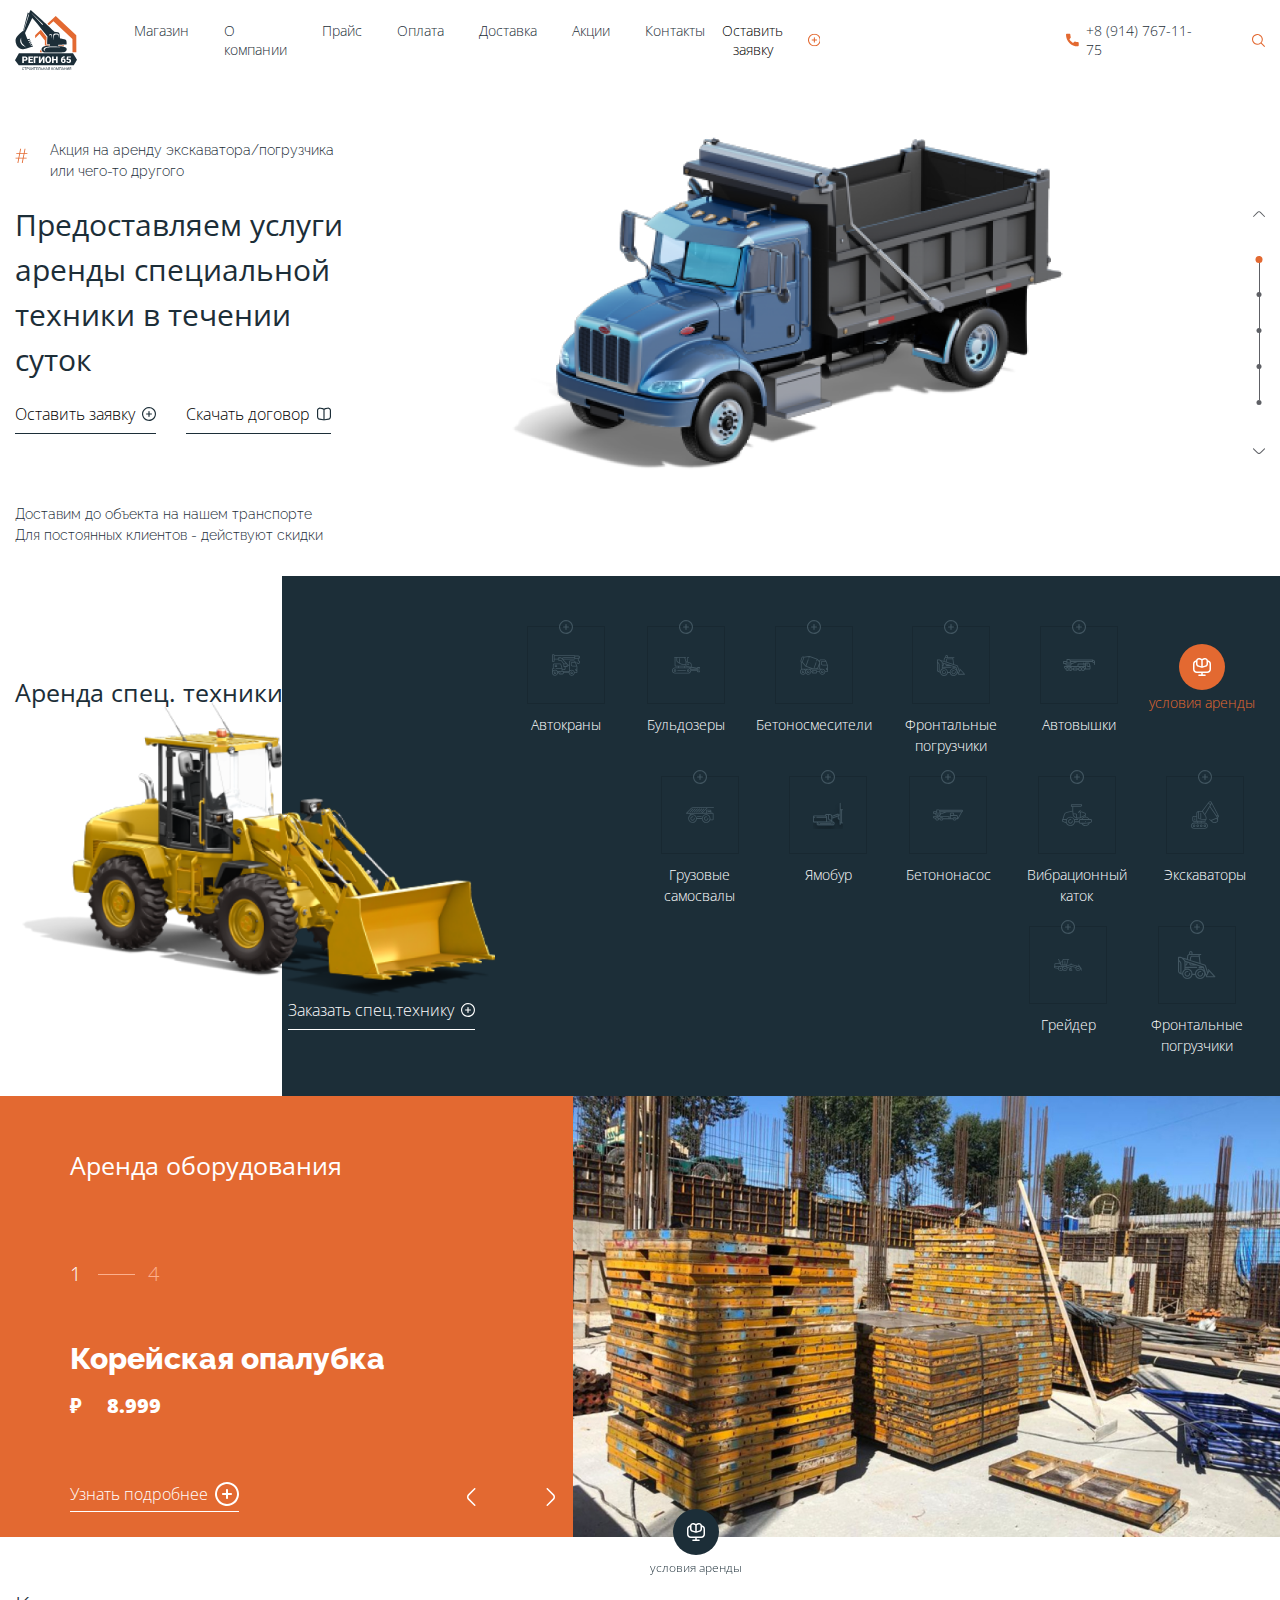
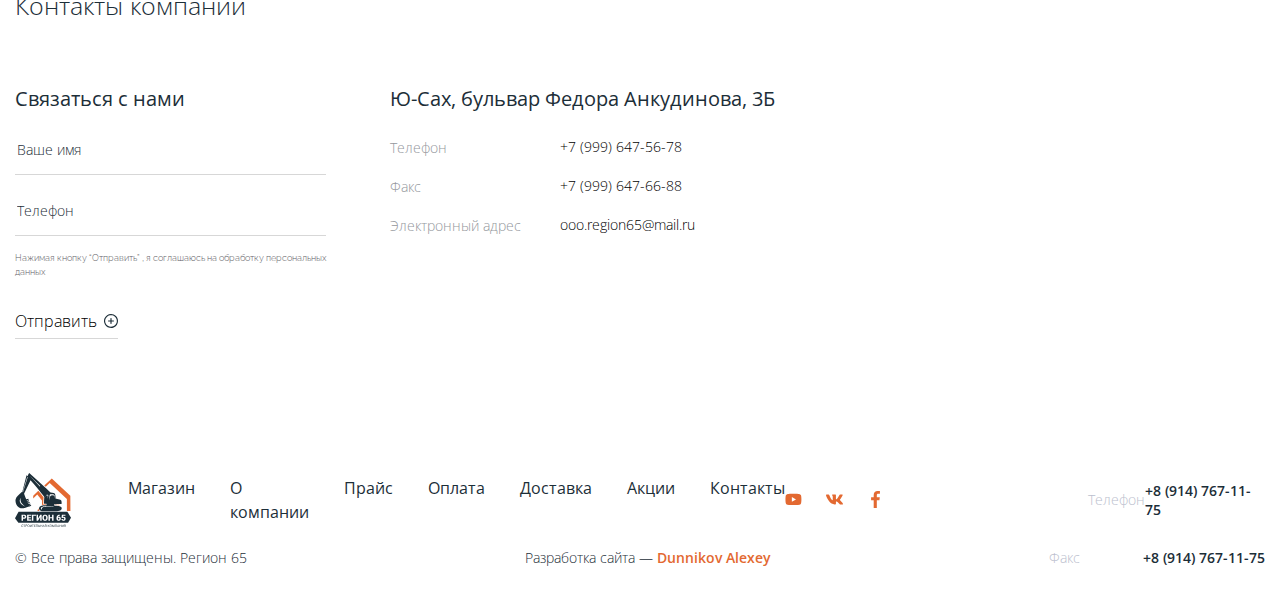
==== index.html @ 080332e2 "Add files via upload" ====
<!DOCTYPE html>
<html lang="ru">
  <head>
    <meta charset="UTF-8" />
    <meta name="viewport" content="width=device-width, initial-scale=1.0" />
    <title>Регион 65 - главная</title>
    <link rel="preconnect" href="https://fonts.googleapis.com" />
    <link rel="preconnect" href="https://fonts.gstatic.com" crossorigin />
    <link rel="preconnect" href="https://fonts.googleapis.com" />
    <link rel="preconnect" href="https://fonts.gstatic.com" crossorigin />
    <link
      href="https://fonts.googleapis.com/css2?family=Open+Sans:wght@300;400&family=Raleway:wght@300;400&display=swap"
      rel="stylesheet"
    />
    <link rel="stylesheet" href="css/style.min.css" />
  </head>

  <body>
    <div class="wrapper">
      <div class="rent-popup">
        <div class="rent-popup__inner">
          <ul class="rent-popup__list">
            <li class="rent-popup__item">
              Краткосрочная на срок – не менее 7 машино-часов (7+1)
            </li>
            <li class="rent-popup__item">
              Срок аренды тяжёлой техники, не менее двух недель.
            </li>
            <li class="rent-popup__item">Долгосрочная – не меньше 1 недели.</li>
            <li class="rent-popup__item">
              Спецтехника предоставляется с механизатором.
            </li>
            <li class="rent-popup__item">
              Предоплата краткосрочной аренды в полном объёме.
            </li>
            <li class="rent-popup__item">
              Предоплата краткосрочной аренды в полном объёме
            </li>
            <li class="rent-popup__item">
              Затраты на обслуживание несет арендодатель.
            </li>
            <li class="rent-popup__item">
              Готовы рассмотреть возможность возмещения расходов заказчика на
              обеспечение топливом согласно расчетным показателям потребления
              топлива в час
            </li>
            <li class="rent-popup__item">
              Спецтехника сдаётся в аренду, как с топливом, так и без него.
            </li>
          </ul>
          <div class="rent-popup__bottom">
            <button class="rent-popup__button">
              <span class="rent-popup__button-text"> Скачать договор </span>
              <svg
                class="rent-popup__button-img"
                width="14"
                height="14"
                viewBox="0 0 14 14"
                fill="none"
                xmlns="http://www.w3.org/2000/svg"
              >
                <g clip-path="url(#clip0)">
                  <path
                    d="M12.95 1.26175C12.6221 0.987541 12.2378 0.788893 11.8244 0.679912C11.4111 0.57093 10.9788 0.554288 10.5583 0.631166L8.32883 1.036C7.8141 1.13052 7.34609 1.39535 7 1.78792C6.65301 1.39467 6.18366 1.12979 5.66767 1.036L3.44167 0.631166C3.02118 0.55422 2.58891 0.570645 2.17547 0.679277C1.76203 0.787908 1.37752 0.986091 1.04916 1.2598C0.720806 1.5335 0.456625 1.87604 0.275323 2.26316C0.0940206 2.65028 2.84739e-05 3.07253 0 3.5L0 9.79592C3.35159e-05 10.4789 0.239736 11.1402 0.677328 11.6645C1.11492 12.1889 1.72265 12.5431 2.39458 12.6653L6.06142 13.3321C6.68206 13.4449 7.31794 13.4449 7.93858 13.3321L11.6083 12.6653C12.2797 12.5425 12.8868 12.188 13.3238 11.6637C13.7608 11.1394 14.0001 10.4785 14 9.79592V3.5C14.0003 3.07268 13.9063 2.65055 13.7248 2.26368C13.5433 1.87681 13.2788 1.53471 12.95 1.26175ZM6.41667 12.208C6.36767 12.201 6.31867 12.1928 6.26967 12.1841L2.60342 11.5179C2.2002 11.4446 1.83551 11.232 1.57295 10.9173C1.31039 10.6026 1.1666 10.2058 1.16667 9.79592V3.5C1.16667 3.03587 1.35104 2.59075 1.67923 2.26256C2.00742 1.93437 2.45254 1.75 2.91667 1.75C3.0223 1.75025 3.12771 1.75982 3.23167 1.77858L5.46 2.18692C5.72811 2.23598 5.97058 2.37736 6.14533 2.58652C6.32008 2.79569 6.41608 3.05944 6.41667 3.332V12.208ZM12.8333 9.79592C12.8334 10.2058 12.6896 10.6026 12.427 10.9173C12.1645 11.232 11.7998 11.4446 11.3966 11.5179L7.73033 12.1841C7.68133 12.1928 7.63233 12.201 7.58333 12.208V3.332C7.58329 3.05877 7.67915 2.7942 7.85419 2.5844C8.02923 2.37461 8.27235 2.23291 8.54117 2.184L10.7701 1.77567C11.0225 1.72974 11.2819 1.73988 11.53 1.80536C11.7781 1.87085 12.0087 1.99008 12.2056 2.1546C12.4024 2.31913 12.5607 2.52493 12.6692 2.75743C12.7777 2.98993 12.8337 3.24344 12.8333 3.5V9.79592Z"
                    fill="#fff"
                  />
                </g>
                <defs>
                  <clipPath id="clip0">
                    <rect width="14" height="14" fill="white" />
                  </clipPath>
                </defs>
              </svg>
            </button>
            <p class="rent-popup__bottom-text">
              Звоните по телефону, указанному на сайте, чтобы подробнее узнать
              об условиях проката и скидках на ту технику, которую собираетесь
              арендовать
            </p>
          </div>
          <button class="rent-popup__close-btn">
            <svg
              class="rent-popup__close-img"
              width="18"
              height="18"
              viewBox="0 0 18 18"
              fill="none"
              xmlns="http://www.w3.org/2000/svg"
            >
              <path
                d="M17.4853 16.0711L10.4142 9L17.4853 1.92893C17.6728 1.7414 17.7782 1.48704 17.7782 1.22183C17.7782 0.95661 17.6728 0.702256 17.4853 0.514719V0.514719C17.2977 0.327183 17.0434 0.221826 16.7782 0.221826C16.513 0.221826 16.2586 0.327183 16.0711 0.514719L9 7.58579L1.92893 0.514719C1.7414 0.327183 1.48704 0.221826 1.22183 0.221826C0.956609 0.221826 0.702255 0.327183 0.514719 0.514719V0.514719C0.327182 0.702256 0.221826 0.95661 0.221826 1.22183C0.221826 1.48704 0.327182 1.7414 0.514719 1.92893L7.58579 9L0.514719 16.0711C0.327182 16.2586 0.221825 16.513 0.221825 16.7782C0.221825 17.0434 0.327182 17.2977 0.514719 17.4853C0.702255 17.6728 0.956609 17.7782 1.22182 17.7782C1.48704 17.7782 1.7414 17.6728 1.92893 17.4853L9 10.4142L16.0711 17.4853C16.2586 17.6728 16.513 17.7782 16.7782 17.7782C17.0434 17.7782 17.2977 17.6728 17.4853 17.4853C17.6728 17.2977 17.7782 17.0434 17.7782 16.7782C17.7782 16.513 17.6728 16.2586 17.4853 16.0711Z"
                fill="white"
              />
            </svg>
          </button>
        </div>
      </div>

      <header class="header">
        <div class="container">
          <div class="header__inner">
            <a class="logo" href="index.html">
              <img class="logo__img" src="images/logo.svg" alt="logo" />
            </a>
            <nav class="main-nav">
              <ul class="main-nav__list">
                <li class="main-nav__item">
                  <a href="shop.html" class="main-nav__link">Магазин</a>
                </li>
                <li class="main-nav__item">
                  <a href="about.html" class="main-nav__link">О компании</a>
                </li>
                <li class="main-nav__item">
                  <a href="price.html" class="main-nav__link">Прайс</a>
                </li>
                <li class="main-nav__item">
                  <a href="payment.html" class="main-nav__link">Оплата</a>
                </li>
                <li class="main-nav__item">
                  <a href="delivery.html" class="main-nav__link">Доставка</a>
                </li>
                <li class="main-nav__item">
                  <a href="stock.html" class="main-nav__link">Акции</a>
                </li>
                <li class="main-nav__item">
                  <a href="contacts.html" class="main-nav__link">Контакты</a>
                </li>
              </ul>
            </nav>
            <button class="header__application-btn">
              <span class="header__application-text">Оставить заявку</span>
              <svg
                class="header__application-img"
                width="14"
                height="14"
                viewBox="0 0 14 14"
                fill="none"
                xmlns="http://www.w3.org/2000/svg"
              >
                <g clip-path="url(#clip0)">
                  <path
                    d="M7 0C5.61553 0 4.26216 0.410543 3.11101 1.17971C1.95987 1.94888 1.06266 3.04213 0.532846 4.32122C0.003033 5.6003 -0.13559 7.00777 0.134506 8.36563C0.404603 9.7235 1.07129 10.9708 2.05026 11.9497C3.02922 12.9287 4.2765 13.5954 5.63437 13.8655C6.99224 14.1356 8.3997 13.997 9.67879 13.4672C10.9579 12.9373 12.0511 12.0401 12.8203 10.889C13.5895 9.73785 14 8.38447 14 7C13.998 5.1441 13.2599 3.36479 11.9475 2.05247C10.6352 0.74015 8.8559 0.0020073 7 0V0ZM7 12.8333C5.84628 12.8333 4.71846 12.4912 3.75918 11.8502C2.79989 11.2093 2.05222 10.2982 1.61071 9.23232C1.16919 8.16642 1.05368 6.99353 1.27876 5.86197C1.50384 4.73042 2.05941 3.69102 2.87521 2.87521C3.69102 2.0594 4.73042 1.50383 5.86198 1.27875C6.99353 1.05367 8.16642 1.16919 9.23232 1.6107C10.2982 2.05221 11.2093 2.79989 11.8502 3.75917C12.4912 4.71846 12.8333 5.84628 12.8333 7C12.8316 8.54658 12.2165 10.0293 11.1229 11.1229C10.0293 12.2165 8.54658 12.8316 7 12.8333ZM9.91667 7C9.91667 7.15471 9.85521 7.30308 9.74582 7.41248C9.63642 7.52188 9.48805 7.58333 9.33334 7.58333H7.58334V9.33333C7.58334 9.48804 7.52188 9.63642 7.41248 9.74581C7.30309 9.85521 7.15471 9.91667 7 9.91667C6.84529 9.91667 6.69692 9.85521 6.58752 9.74581C6.47813 9.63642 6.41667 9.48804 6.41667 9.33333V7.58333H4.66667C4.51196 7.58333 4.36359 7.52188 4.25419 7.41248C4.14479 7.30308 4.08334 7.15471 4.08334 7C4.08334 6.84529 4.14479 6.69692 4.25419 6.58752C4.36359 6.47813 4.51196 6.41667 4.66667 6.41667H6.41667V4.66667C6.41667 4.51196 6.47813 4.36358 6.58752 4.25419C6.69692 4.14479 6.84529 4.08333 7 4.08333C7.15471 4.08333 7.30309 4.14479 7.41248 4.25419C7.52188 4.36358 7.58334 4.51196 7.58334 4.66667V6.41667H9.33334C9.48805 6.41667 9.63642 6.47813 9.74582 6.58752C9.85521 6.69692 9.91667 6.84529 9.91667 7Z"
                    fill="#E36931"
                  />
                </g>
                <defs>
                  <clipPath id="clip0">
                    <rect width="14" height="14" fill="white" />
                  </clipPath>
                </defs>
              </svg>
            </button>
            <a href="tel:+89147671175" class="header__phone-link">
              <p class="header__phone-number">+8 (914) 767-11-75</p>
              <svg
                class="header__phone-img"
                width="14"
                height="14"
                viewBox="0 0 14 14"
                fill="none"
                xmlns="http://www.w3.org/2000/svg"
              >
                <path
                  d="M12.8766 9.1894C12.0195 9.1894 11.1779 9.05534 10.3804 8.79178C9.98958 8.65849 9.50917 8.78077 9.27066 9.02573L7.6965 10.2141C5.87092 9.23956 4.7464 8.11541 3.78521 6.30354L4.93857 4.77039C5.23822 4.47114 5.3457 4.03401 5.21693 3.62385C4.95224 2.82213 4.81779 1.98093 4.81779 1.12343C4.81782 0.503964 4.31386 0 3.69443 0H1.12339C0.503964 0 0 0.503964 0 1.12339C0 8.22365 5.77638 14 12.8766 14C13.4961 14 14 13.496 14 12.8766V10.3127C14 9.69336 13.496 9.1894 12.8766 9.1894Z"
                  fill="#E36931"
                />
              </svg>
            </a>
            <button class="header__search-btn">
              <img
                class="header__search-img"
                src="images/icons/search.svg"
                alt="search"
              />
            </button>
          </div>
        </div>
      </header>

      <main class="main">
        <article class="top">
          <section class="application">
            <div class="application__wrapper">
              <button class="application__close-button"></button>
              <h6 class="application__title">Оставьте вашу заявку</h6>
              <form class="application__form">
                <input
                  class="application__form-input"
                  type="text"
                  placeholder="Вид техники"
                />
                <input
                  class="application__form-input"
                  type="text"
                  placeholder="Модель техники"
                />
                <div class="application__form-radious">
                  <label class="application__form-label">
                    <input
                      class="application__form-radio"
                      type="radio"
                      name="money"
                    />
                    <span class="application__form-radio__text">Наличные</span>
                  </label>
                  <label class="application__form-label">
                    <input
                      class="application__form-radio"
                      type="radio"
                      name="money"
                    />
                    <span class="application__form-radio__text"
                      >Безналичные</span
                    >
                  </label>
                </div>
                <input
                  class="application__form-input"
                  type="text"
                  placeholder="Контактное лицо"
                />
                <input
                  class="application__form-input"
                  type="text"
                  placeholder="Телефон"
                />
                <input
                  class="application__form-input"
                  type="text"
                  placeholder="Примечание"
                />
                <div class="application__form-bottom">
                  <p class="application__form-bottom__text">
                    Нажимая кнопку “Отправить” , я соглашаюсь на обработку
                    персональных данных
                  </p>
                  <button
                    class="application__form-bottom__button"
                    type="submit"
                  ></button>
                </div>
              </form>
            </div>
          </section>

          <section class="services">
            <div class="container">
              <div class="services__inner">
                <div class="services__content">
                  <p class="services__content-heshtag">
                    Акция на аренду экскаватора/погрузчика или чего-то другого
                  </p>
                  <h2 class="services__content-title">
                    Предоставляем услуги аренды специальной техники в течении
                    суток
                  </h2>
                  <div class="services__content-buttons">
                    <button
                      class="
                        services__content-button services__content-button__leave
                      "
                    >
                      <p class="services__content-button__text">
                        Оставить заявку
                      </p>
                      <svg
                        class="services__content-button__img"
                        width="14"
                        height="14"
                        viewBox="0 0 14 14"
                        fill="none"
                        xmlns="http://www.w3.org/2000/svg"
                      >
                        <g clip-path="url(#clip0)">
                          <path
                            d="M7 0C5.61553 0 4.26216 0.410543 3.11101 1.17971C1.95987 1.94888 1.06266 3.04213 0.532846 4.32122C0.003033 5.6003 -0.13559 7.00777 0.134506 8.36563C0.404603 9.7235 1.07129 10.9708 2.05026 11.9497C3.02922 12.9287 4.2765 13.5954 5.63437 13.8655C6.99224 14.1356 8.3997 13.997 9.67879 13.4672C10.9579 12.9373 12.0511 12.0401 12.8203 10.889C13.5895 9.73785 14 8.38447 14 7C13.998 5.1441 13.2599 3.36479 11.9475 2.05247C10.6352 0.74015 8.8559 0.0020073 7 0V0ZM7 12.8333C5.84628 12.8333 4.71846 12.4912 3.75918 11.8502C2.79989 11.2093 2.05222 10.2982 1.61071 9.23232C1.16919 8.16642 1.05368 6.99353 1.27876 5.86197C1.50384 4.73042 2.05941 3.69102 2.87521 2.87521C3.69102 2.0594 4.73042 1.50383 5.86198 1.27875C6.99353 1.05367 8.16642 1.16919 9.23232 1.6107C10.2982 2.05221 11.2093 2.79989 11.8502 3.75917C12.4912 4.71846 12.8333 5.84628 12.8333 7C12.8316 8.54658 12.2165 10.0293 11.1229 11.1229C10.0293 12.2165 8.54658 12.8316 7 12.8333ZM9.91667 7C9.91667 7.15471 9.85521 7.30308 9.74582 7.41248C9.63642 7.52188 9.48805 7.58333 9.33334 7.58333H7.58334V9.33333C7.58334 9.48804 7.52188 9.63642 7.41248 9.74581C7.30309 9.85521 7.15471 9.91667 7 9.91667C6.84529 9.91667 6.69692 9.85521 6.58752 9.74581C6.47813 9.63642 6.41667 9.48804 6.41667 9.33333V7.58333H4.66667C4.51196 7.58333 4.36359 7.52188 4.25419 7.41248C4.14479 7.30308 4.08334 7.15471 4.08334 7C4.08334 6.84529 4.14479 6.69692 4.25419 6.58752C4.36359 6.47813 4.51196 6.41667 4.66667 6.41667H6.41667V4.66667C6.41667 4.51196 6.47813 4.36358 6.58752 4.25419C6.69692 4.14479 6.84529 4.08333 7 4.08333C7.15471 4.08333 7.30309 4.14479 7.41248 4.25419C7.52188 4.36358 7.58334 4.51196 7.58334 4.66667V6.41667H9.33334C9.48805 6.41667 9.63642 6.47813 9.74582 6.58752C9.85521 6.69692 9.91667 6.84529 9.91667 7Z"
                            fill="#1C2E38"
                          />
                        </g>
                        <defs>
                          <clipPath id="clip0">
                            <rect width="14" height="14" fill="white" />
                          </clipPath>
                        </defs>
                      </svg>
                    </button>
                    <button class="services__content-button">
                      <p class="services__content-button__text">
                        Скачать договор
                      </p>
                      <svg
                        class="services__content-button__img"
                        width="14"
                        height="14"
                        viewBox="0 0 14 14"
                        fill="none"
                        xmlns="http://www.w3.org/2000/svg"
                      >
                        <g clip-path="url(#clip0)">
                          <path
                            d="M12.95 1.26175C12.6221 0.987541 12.2378 0.788893 11.8244 0.679912C11.4111 0.57093 10.9788 0.554288 10.5583 0.631166L8.32883 1.036C7.8141 1.13052 7.34609 1.39535 7 1.78792C6.65301 1.39467 6.18366 1.12979 5.66767 1.036L3.44167 0.631166C3.02118 0.55422 2.58891 0.570645 2.17547 0.679277C1.76203 0.787908 1.37752 0.986091 1.04916 1.2598C0.720806 1.5335 0.456625 1.87604 0.275323 2.26316C0.0940206 2.65028 2.84739e-05 3.07253 0 3.5L0 9.79592C3.35159e-05 10.4789 0.239736 11.1402 0.677328 11.6645C1.11492 12.1889 1.72265 12.5431 2.39458 12.6653L6.06142 13.3321C6.68206 13.4449 7.31794 13.4449 7.93858 13.3321L11.6083 12.6653C12.2797 12.5425 12.8868 12.188 13.3238 11.6637C13.7608 11.1394 14.0001 10.4785 14 9.79592V3.5C14.0003 3.07268 13.9063 2.65055 13.7248 2.26368C13.5433 1.87681 13.2788 1.53471 12.95 1.26175ZM6.41667 12.208C6.36767 12.201 6.31867 12.1928 6.26967 12.1841L2.60342 11.5179C2.2002 11.4446 1.83551 11.232 1.57295 10.9173C1.31039 10.6026 1.1666 10.2058 1.16667 9.79592V3.5C1.16667 3.03587 1.35104 2.59075 1.67923 2.26256C2.00742 1.93437 2.45254 1.75 2.91667 1.75C3.0223 1.75025 3.12771 1.75982 3.23167 1.77858L5.46 2.18692C5.72811 2.23598 5.97058 2.37736 6.14533 2.58652C6.32008 2.79569 6.41608 3.05944 6.41667 3.332V12.208ZM12.8333 9.79592C12.8334 10.2058 12.6896 10.6026 12.427 10.9173C12.1645 11.232 11.7998 11.4446 11.3966 11.5179L7.73033 12.1841C7.68133 12.1928 7.63233 12.201 7.58333 12.208V3.332C7.58329 3.05877 7.67915 2.7942 7.85419 2.5844C8.02923 2.37461 8.27235 2.23291 8.54117 2.184L10.7701 1.77567C11.0225 1.72974 11.2819 1.73988 11.53 1.80536C11.7781 1.87085 12.0087 1.99008 12.2056 2.1546C12.4024 2.31913 12.5607 2.52493 12.6692 2.75743C12.7777 2.98993 12.8337 3.24344 12.8333 3.5V9.79592Z"
                            fill="#1C2E38"
                          />
                        </g>
                        <defs>
                          <clipPath id="clip0">
                            <rect width="14" height="14" fill="white" />
                          </clipPath>
                        </defs>
                      </svg>
                    </button>
                  </div>
                  <div class="services__content-fitches">
                    <p class="services__content-fitch">
                      Доставим до объекта на нашем транспорте
                    </p>
                    <p class="services__content-fitch">
                      Для постоянных клиентов - действуют скидки
                    </p>
                  </div>
                </div>
                <ul class="services__slider">
                  <li class="services__slider-item">
                    <img
                      class="services__slider-item__img"
                      src="images/services-slider/service-1.png"
                      alt="image"
                    />
                  </li>
                  <li class="services__slider-item">
                    <img
                      class="services__slider-item__img"
                      src="images/services-slider/service-2.png"
                      alt="image"
                    />
                  </li>
                  <li class="services__slider-item">
                    <img
                      class="services__slider-item__img"
                      src="images/services-slider/service-1.png"
                      alt="image"
                    />
                  </li>
                  <li class="services__slider-item">
                    <img
                      class="services__slider-item__img"
                      src="images/services-slider/service-2.png"
                      alt="image"
                    />
                  </li>
                  <li class="services__slider-item">
                    <img
                      class="services__slider-item__img"
                      src="images/services-slider/service-1.png"
                      alt="image"
                    />
                  </li>
                </ul>
              </div>
            </div>
          </section>

          <section class="rent">
          
            <div class="container">
              <div class="rent__wrapper">
                <div class="rent__content">
                  <h2 class="rent__content-title">Аренда спец. техники</h2>
                  <img
                    class="rent__content-img"
                    src="images/excavator.png"
                    alt="image"
                  />
                  <a class="rent__content-link" href="special-technic.html" >
                    <span class="rent__content-link__text">
                      Заказать спец.технику
                    </span>
                    <svg
                      class="rent__content-link__img"
                      width="14"
                      height="14"
                      viewBox="0 0 14 14"
                      fill="none"
                      xmlns="http://www.w3.org/2000/svg"
                    >
                      <path
                        d="M7 0C5.61553 0 4.26216 0.410543 3.11101 1.17971C1.95987 1.94888 1.06266 3.04213 0.532846 4.32122C0.003033 5.6003 -0.13559 7.00777 0.134506 8.36563C0.404603 9.7235 1.07129 10.9708 2.05026 11.9497C3.02922 12.9287 4.2765 13.5954 5.63437 13.8655C6.99224 14.1356 8.3997 13.997 9.67879 13.4672C10.9579 12.9373 12.0511 12.0401 12.8203 10.889C13.5895 9.73785 14 8.38447 14 7C13.998 5.1441 13.2599 3.36479 11.9475 2.05247C10.6352 0.74015 8.8559 0.0020073 7 0V0ZM7 12.8333C5.84628 12.8333 4.71846 12.4912 3.75918 11.8502C2.79989 11.2093 2.05222 10.2982 1.61071 9.23232C1.16919 8.16642 1.05368 6.99353 1.27876 5.86197C1.50384 4.73042 2.05941 3.69102 2.87521 2.87521C3.69102 2.0594 4.73042 1.50383 5.86198 1.27875C6.99353 1.05367 8.16642 1.16919 9.23232 1.6107C10.2982 2.05221 11.2093 2.79989 11.8502 3.75917C12.4912 4.71846 12.8333 5.84628 12.8333 7C12.8316 8.54658 12.2165 10.0293 11.1229 11.1229C10.0293 12.2165 8.54658 12.8316 7 12.8333ZM9.91667 7C9.91667 7.15471 9.85521 7.30308 9.74582 7.41248C9.63642 7.52188 9.48805 7.58333 9.33334 7.58333H7.58334V9.33333C7.58334 9.48804 7.52188 9.63642 7.41248 9.74581C7.30309 9.85521 7.15471 9.91667 7 9.91667C6.84529 9.91667 6.69692 9.85521 6.58752 9.74581C6.47813 9.63642 6.41667 9.48804 6.41667 9.33333V7.58333H4.66667C4.51196 7.58333 4.36359 7.52188 4.25419 7.41248C4.14479 7.30308 4.08334 7.15471 4.08334 7C4.08334 6.84529 4.14479 6.69692 4.25419 6.58752C4.36359 6.47813 4.51196 6.41667 4.66667 6.41667H6.41667V4.66667C6.41667 4.51196 6.47813 4.36358 6.58752 4.25419C6.69692 4.14479 6.84529 4.08333 7 4.08333C7.15471 4.08333 7.30309 4.14479 7.41248 4.25419C7.52188 4.36358 7.58334 4.51196 7.58334 4.66667V6.41667H9.33334C9.48805 6.41667 9.63642 6.47813 9.74582 6.58752C9.85521 6.69692 9.91667 6.84529 9.91667 7Z"
                        fill="#fff"
                      />
                    </svg>
                  </a>
                </div>
                <ul class="rent__links-list">
                  <li class="rent__links-item rent__main-link">
                    <button class="rent__button rent-popup__open-btn">
                      <div class="rent__button__img-box">
                        <svg class="rent__button-img" width="18" height="18" viewBox="0 0 18 18" fill="none" xmlns="http://www.w3.org/2000/svg">
<path d="M14.925 2.31785C14.8328 1.92159 14.6609 1.54823 14.4199 1.22047C14.1789 0.892706 13.8737 0.617397 13.5229 0.411282C13.1721 0.205168 12.7831 0.0725555 12.3795 0.0215095C11.9758 -0.0295364 11.566 0.0020509 11.175 0.114351L9.882 0.484101C9.55446 0.578241 9.25277 0.746015 9 0.974601C8.74723 0.746015 8.44554 0.578241 8.118 0.484101L6.825 0.114351C6.4342 0.0026362 6.02478 -0.0285008 5.62158 0.0228295C5.21838 0.0741598 4.82982 0.206887 4.47947 0.412954C4.12913 0.619022 3.82432 0.894132 3.58353 1.22159C3.34274 1.54904 3.17101 1.92201 3.07875 2.31785C2.2161 2.4748 1.43572 2.92907 0.873249 3.6017C0.310783 4.27433 0.00179699 5.12279 0 5.9996L0 11.2496C0.00119089 12.2438 0.396661 13.1969 1.09966 13.8999C1.80267 14.6029 2.7558 14.9984 3.75 14.9996H8.25V16.4996H6C5.80109 16.4996 5.61032 16.5786 5.46967 16.7193C5.32902 16.8599 5.25 17.0507 5.25 17.2496C5.25 17.4485 5.32902 17.6393 5.46967 17.7799C5.61032 17.9206 5.80109 17.9996 6 17.9996H12C12.1989 17.9996 12.3897 17.9206 12.5303 17.7799C12.671 17.6393 12.75 17.4485 12.75 17.2496C12.75 17.0507 12.671 16.8599 12.5303 16.7193C12.3897 16.5786 12.1989 16.4996 12 16.4996H9.75V14.9996H14.25C15.2442 14.9984 16.1973 14.6029 16.9003 13.8999C17.6033 13.1969 17.9988 12.2438 18 11.2496V5.9996C17.9984 5.12333 17.6899 4.27529 17.1282 3.60274C16.5665 2.93018 15.787 2.47558 14.925 2.31785ZM9.75 2.64785C9.75007 2.48496 9.80317 2.32652 9.90127 2.19649C9.99937 2.06646 10.1371 1.97189 10.2938 1.9271L11.5875 1.55735C11.8108 1.49349 12.0458 1.48234 12.2741 1.52477C12.5024 1.56721 12.7177 1.66207 12.9032 1.80189C13.0886 1.94171 13.239 2.12266 13.3425 2.3305C13.4461 2.53834 13.5 2.76739 13.5 2.9996V5.9531C13.499 6.27857 13.3924 6.59492 13.1963 6.85469C13.0002 7.11446 12.7252 7.30364 12.4125 7.39385L9.75 8.15435V2.64785ZM5.1 1.7996C5.28505 1.66029 5.49994 1.56589 5.72771 1.52385C5.95549 1.48181 6.18992 1.49328 6.4125 1.55735L7.70625 1.9271C7.86286 1.97189 8.00063 2.06646 8.09873 2.19649C8.19683 2.32652 8.24993 2.48496 8.25 2.64785V8.15435L5.5875 7.39385C5.27478 7.30364 4.99975 7.11446 4.80367 6.85469C4.60759 6.59492 4.50104 6.27857 4.5 5.9531V2.9996C4.49924 2.7666 4.55312 2.53667 4.65732 2.32826C4.76152 2.11986 4.91314 1.93879 5.1 1.7996ZM16.5 11.2496C16.5 11.8463 16.2629 12.4186 15.841 12.8406C15.419 13.2625 14.8467 13.4996 14.25 13.4996H3.75C3.15326 13.4996 2.58097 13.2625 2.15901 12.8406C1.73705 12.4186 1.5 11.8463 1.5 11.2496V5.9996C1.50192 5.53591 1.64706 5.08413 1.91557 4.70608C2.18407 4.32802 2.56282 4.04216 3 3.8876V5.9531C3.00184 6.60436 3.21481 7.23745 3.60697 7.7574C3.99913 8.27735 4.54933 8.65611 5.175 8.83685L7.76325 9.5771C8.57214 9.80768 9.42936 9.80768 10.2382 9.5771L12.8265 8.83685C13.4519 8.65584 14.0018 8.27696 14.3936 7.75704C14.7855 7.23711 14.9983 6.60416 15 5.9531V3.8876C15.4372 4.04216 15.8159 4.32802 16.0844 4.70608C16.3529 5.08413 16.4981 5.53591 16.5 5.9996V11.2496Z" fill="white"/>
</svg>

                      </div>
                      <p class="rent__button-text">
                        условия аренды
                      </p>
                    </button>
                  </li>

                  <li class="rent__links-item">
                    <a class="rent__link" href="rent-excavator.html">
                      <div class="rent__link__img-box">
                        <svg
                          class="rent__link-plus"
                          width="14"
                          height="14"
                          viewBox="0 0 14 14"
                          fill="none"
                          xmlns="http://www.w3.org/2000/svg"
                        >
                          <path
                            d="M7 0C5.61553 0 4.26216 0.410543 3.11101 1.17971C1.95987 1.94888 1.06266 3.04213 0.532846 4.32122C0.003033 5.6003 -0.13559 7.00777 0.134506 8.36563C0.404603 9.7235 1.07129 10.9708 2.05026 11.9497C3.02922 12.9287 4.2765 13.5954 5.63437 13.8655C6.99224 14.1356 8.3997 13.997 9.67879 13.4672C10.9579 12.9373 12.0511 12.0401 12.8203 10.889C13.5895 9.73785 14 8.38447 14 7C13.998 5.1441 13.2599 3.36479 11.9475 2.05247C10.6352 0.74015 8.8559 0.0020073 7 0V0ZM7 12.8333C5.84628 12.8333 4.71846 12.4912 3.75918 11.8502C2.79989 11.2093 2.05222 10.2982 1.61071 9.23232C1.16919 8.16642 1.05368 6.99353 1.27876 5.86197C1.50384 4.73042 2.05941 3.69102 2.87521 2.87521C3.69102 2.0594 4.73042 1.50383 5.86198 1.27875C6.99353 1.05367 8.16642 1.16919 9.23232 1.6107C10.2982 2.05221 11.2093 2.79989 11.8502 3.75917C12.4912 4.71846 12.8333 5.84628 12.8333 7C12.8316 8.54658 12.2165 10.0293 11.1229 11.1229C10.0293 12.2165 8.54658 12.8316 7 12.8333ZM9.91667 7C9.91667 7.15471 9.85521 7.30308 9.74582 7.41248C9.63642 7.52188 9.48805 7.58333 9.33334 7.58333H7.58334V9.33333C7.58334 9.48804 7.52188 9.63642 7.41248 9.74581C7.30309 9.85521 7.15471 9.91667 7 9.91667C6.84529 9.91667 6.69692 9.85521 6.58752 9.74581C6.47813 9.63642 6.41667 9.48804 6.41667 9.33333V7.58333H4.66667C4.51196 7.58333 4.36359 7.52188 4.25419 7.41248C4.14479 7.30308 4.08334 7.15471 4.08334 7C4.08334 6.84529 4.14479 6.69692 4.25419 6.58752C4.36359 6.47813 4.51196 6.41667 4.66667 6.41667H6.41667V4.66667C6.41667 4.51196 6.47813 4.36358 6.58752 4.25419C6.69692 4.14479 6.84529 4.08333 7 4.08333C7.15471 4.08333 7.30309 4.14479 7.41248 4.25419C7.52188 4.36358 7.58334 4.51196 7.58334 4.66667V6.41667H9.33334C9.48805 6.41667 9.63642 6.47813 9.74582 6.58752C9.85521 6.69692 9.91667 6.84529 9.91667 7Z"
                            fill="#415560"
                          />
                        </svg>

                        <svg
                          class="rent__link-main-img"
                          width="32"
                          height="12"
                          viewBox="0 0 32 12"
                          fill="none"
                          xmlns="http://www.w3.org/2000/svg"
                        >
                          <path
                            d="M4.47748 9.53818C4.35411 9.53818 4.23263 9.58827 4.14558 9.67594C4.05791 9.76299 4.00781 9.88448 4.00781 10.0078C4.00781 10.1312 4.05791 10.2527 4.14558 10.3397C4.23263 10.4274 4.35411 10.4775 4.47748 10.4775C4.60084 10.4775 4.72233 10.4274 4.80938 10.3397C4.89705 10.2527 4.94715 10.1312 4.94715 10.0078C4.94715 9.88448 4.89705 9.76299 4.80938 9.67594C4.72233 9.58827 4.60084 9.53818 4.47748 9.53818Z"
                            fill="#415560"
                          />
                          <path
                            d="M7.48334 9.53818C7.35997 9.53818 7.23849 9.58827 7.15144 9.67594C7.06377 9.76299 7.01367 9.88448 7.01367 10.0078C7.01367 10.1312 7.06377 10.2527 7.15144 10.3397C7.23849 10.4274 7.35997 10.4775 7.48334 10.4775C7.60733 10.4775 7.72819 10.4274 7.81524 10.3397C7.90291 10.2527 7.953 10.1312 7.953 10.0078C7.953 9.88448 7.90291 9.76299 7.81524 9.67594C7.72819 9.58827 7.6067 9.53818 7.48334 9.53818Z"
                            fill="#415560"
                          />
                          <path
                            d="M17.0019 9.53818C16.8779 9.53818 16.757 9.58827 16.67 9.67594C16.5823 9.76299 16.5322 9.88385 16.5322 10.0078C16.5322 10.1312 16.5823 10.2527 16.67 10.3397C16.757 10.4274 16.8785 10.4775 17.0019 10.4775C17.1253 10.4775 17.2467 10.4274 17.3338 10.3397C17.4215 10.2527 17.4716 10.1312 17.4716 10.0078C17.4716 9.88448 17.4215 9.76299 17.3338 9.67594C17.2467 9.58827 17.1259 9.53818 17.0019 9.53818Z"
                            fill="#415560"
                          />
                          <path
                            d="M20.0078 9.53818C19.8844 9.53818 19.7629 9.58827 19.6759 9.67594C19.5882 9.76299 19.5381 9.88448 19.5381 10.0078C19.5381 10.1318 19.5882 10.2527 19.6759 10.3397C19.7629 10.4274 19.8844 10.4775 20.0078 10.4775C20.1311 10.4775 20.2526 10.4274 20.3396 10.3397C20.4273 10.2527 20.4774 10.1312 20.4774 10.0078C20.4774 9.88448 20.4273 9.76299 20.3396 9.67594C20.2526 9.58827 20.1311 9.53818 20.0078 9.53818Z"
                            fill="#415560"
                          />
                          <path
                            d="M31.4634 1.4336L29.7364 0.570106C29.6312 0.517504 29.512 0.507609 29.4016 0.538043C29.3615 0.526959 29.3195 0.520509 29.2759 0.520509H7.21483C6.94255 0.212846 6.5464 0.0195312 6.11337 0.0195312H3.97651C3.71713 0.0195312 3.50684 0.229817 3.50684 0.489198V2.02344H0.970644C0.435412 2.02344 0 2.45885 0 2.99409V3.99604C0 4.53127 0.435412 4.96669 0.970644 4.96669H2.50489V5.99995C2.50489 6.25933 2.71517 6.46962 2.97455 6.46962H4.5088V7.03322H1.9726C1.43737 7.03322 1.00195 7.46863 1.00195 8.00386V8.59508C1.00195 9.04082 1.30862 9.42971 1.73752 9.53686L2.51309 9.83325C2.50802 9.8908 2.50495 9.94891 2.50495 10.0078C2.50495 11.0955 3.38986 11.9804 4.47755 11.9804C5.07916 11.9804 5.61834 11.7093 5.98048 11.2833C6.34263 11.7093 6.8818 11.9804 7.48341 11.9804C8.40928 11.9804 9.18774 11.3391 9.39909 10.4774H10.0195V10.5088C10.0195 11.044 10.455 11.4794 10.9902 11.4794H13.4951C14.0303 11.4794 14.4657 11.044 14.4657 10.5088V10.4774H14.998C15.0276 10.4774 15.0563 10.4744 15.0844 10.4692C15.2927 11.335 16.0731 11.9804 17.0019 11.9804C17.6035 11.9804 18.1427 11.7093 18.5049 11.2833C18.867 11.7093 19.4062 11.9804 20.0078 11.9804C20.9337 11.9804 21.7121 11.3391 21.9235 10.4774H26.5205C27.0557 10.4774 27.4911 10.042 27.4911 9.5068V7.50289C27.4911 7.48278 27.4894 7.46312 27.487 7.44377C27.4864 7.43889 27.4856 7.43413 27.4848 7.42937C27.4822 7.4129 27.4788 7.39674 27.4745 7.38083C27.4739 7.37858 27.4737 7.3762 27.4731 7.37395L26.6787 4.59377C26.4992 3.96536 25.9173 3.52644 25.2637 3.52644H22.5127C22.2533 3.52644 22.043 3.73672 22.043 3.9961V4.52839H21.4629C21.4279 4.33627 21.3362 4.1593 21.1951 4.01827L20.8409 3.66402C20.6574 3.4806 20.36 3.4806 20.1767 3.66402C19.9933 3.84744 19.9933 4.14477 20.1767 4.32819L20.3769 4.52839H15.499C14.9638 4.52839 14.5283 4.96381 14.5283 5.49904V7.03328H7.45204V6.46968H7.92171C8.21522 6.46968 8.45399 6.2309 8.45399 5.93739V5.32063L14.5842 2.96284H29.0971C29.1722 3.21596 29.3482 3.43019 29.5932 3.55268L31.0606 4.28636V5.49904C31.0606 5.75842 31.2709 5.9687 31.5303 5.9687C31.7896 5.9687 31.9999 5.75842 31.9999 5.49904V4.00625C32.0001 3.99974 32.0001 3.99322 31.9999 3.98665V2.3018C31.9999 1.93176 31.7943 1.59911 31.4634 1.4336ZM7.67598 2.02351L7.59544 1.45991H29.0567V2.02351H7.67598ZM4.44618 0.958928H6.11337C6.37657 0.958928 6.60307 1.15544 6.64033 1.41594L6.94186 3.52644H4.44618V0.958928ZM0.939333 3.9961V2.99415C0.939333 2.97693 0.95336 2.96284 0.970644 2.96284H3.50684V3.52644H3.03718C2.75425 3.52644 2.5228 3.7485 2.50645 4.02742H0.970644C0.95336 4.02742 0.939333 4.01333 0.939333 3.9961ZM4.47749 11.0411C3.90775 11.0411 3.44422 10.5776 3.44422 10.0078C3.44422 9.4381 3.90775 8.97457 4.47749 8.97457C5.04722 8.97457 5.51075 9.4381 5.51075 10.0078C5.51075 10.5776 5.04722 11.0411 4.47749 11.0411ZM7.48335 11.0411C6.91361 11.0411 6.45008 10.5776 6.45008 10.0078C6.45008 9.4381 6.91361 8.97457 7.48335 8.97457C8.05309 8.97457 8.51662 9.4381 8.51662 10.0078C8.51662 10.5776 8.05309 11.0411 7.48335 11.0411ZM13.5264 10.5088C13.5264 10.5249 13.5112 10.5401 13.4951 10.5401H10.9902C10.9741 10.5401 10.9589 10.5249 10.9589 10.5088V9.50686C10.9589 9.49077 10.9741 9.47555 10.9902 9.47555H13.4951C13.5112 9.47555 13.5264 9.49077 13.5264 9.50686V10.5088ZM17.0019 11.0411C16.4322 11.0411 15.9687 10.5776 15.9687 10.0078C15.9687 9.4381 16.4322 8.97457 17.0019 8.97457C17.5717 8.97457 18.0352 9.4381 18.0352 10.0078C18.0352 10.5776 17.5717 11.0411 17.0019 11.0411ZM20.0078 11.0411C19.4381 11.0411 18.9745 10.5776 18.9745 10.0078C18.9745 9.4381 19.4381 8.97457 20.0078 8.97457C20.5775 8.97457 21.0411 9.4381 21.0411 10.0078C21.0411 10.5776 20.5775 11.0411 20.0078 11.0411ZM21.9235 9.53817C21.7122 8.67655 20.9337 8.03524 20.0078 8.03524C19.4062 8.03524 18.867 8.30626 18.5049 8.73228C18.1427 8.30626 17.6035 8.03524 17.0019 8.03524C16.0731 8.03524 15.2927 8.68068 15.0844 9.54644C15.0563 9.54124 15.0276 9.53817 14.998 9.53817H14.4657V9.50686C14.4657 8.97163 14.0303 8.53621 13.4951 8.53621H10.9902C10.455 8.53621 10.0195 8.97163 10.0195 9.50686V9.53817H9.39903C9.18774 8.67655 8.40922 8.03524 7.48335 8.03524C6.88174 8.03524 6.34256 8.30626 5.98042 8.73228C5.61827 8.30626 5.0791 8.03524 4.47749 8.03524C3.78138 8.03524 3.16881 8.39801 2.81762 8.94407L2.04205 8.64768C2.0175 8.63835 1.99226 8.63096 1.96646 8.62583C1.95187 8.62295 1.94129 8.60998 1.94129 8.59514V8.00393C1.94129 7.98671 1.95531 7.97262 1.9726 7.97262H22.043V9.53817H21.9235ZM25.7755 4.85184L26.3988 7.03328H25.0176C24.7241 7.03328 24.4853 6.7945 24.4853 6.50099V4.46577H25.2637C25.5001 4.46577 25.7106 4.62452 25.7755 4.85184ZM22.9823 4.46577H23.5459V6.50099C23.5459 7.31245 24.2061 7.97262 25.0176 7.97262H26.5518V9.50686C26.5518 9.52408 26.5378 9.53817 26.5205 9.53817H22.9823V4.46577ZM22.043 7.03328H21.4794V5.46773H22.043V7.03328ZM15.4677 5.49904C15.4677 5.48182 15.4817 5.46773 15.499 5.46773H20.5401V7.03328H15.4677V5.49904ZM6.51271 7.03328H5.44813V6.46968H6.51271V7.03328ZM7.51466 5.53035H3.44422V4.46577H7.48141C7.48185 4.46577 7.48229 4.46583 7.48272 4.46583C7.48304 4.46583 7.48329 4.46577 7.4836 4.46577H7.51466V5.53035ZM8.45399 4.31422V4.05873C8.45399 3.76522 8.21522 3.52644 7.92171 3.52644H7.89071L7.81018 2.96284H11.9675L8.45399 4.31422ZM31.0606 3.23612L30.0133 2.71247C30.0027 2.70715 29.996 2.69638 29.996 2.68448V1.75016L31.0433 2.27381C31.054 2.27913 31.0606 2.2899 31.0606 2.3018V3.23612Z"
                            fill="#415560"
                          />
                        </svg>
                      </div>
                      <p class="rent__link-text">Автовышки</p>
                    </a>
                  </li>

                  <li class="rent__links-item">
                    <a class="rent__link" href="rent-excavator.html">
                      <div class="rent__link__img-box">
                        <svg
                          class="rent__link-plus"
                          width="14"
                          height="14"
                          viewBox="0 0 14 14"
                          fill="none"
                          xmlns="http://www.w3.org/2000/svg"
                        >
                          <path
                            d="M7 0C5.61553 0 4.26216 0.410543 3.11101 1.17971C1.95987 1.94888 1.06266 3.04213 0.532846 4.32122C0.003033 5.6003 -0.13559 7.00777 0.134506 8.36563C0.404603 9.7235 1.07129 10.9708 2.05026 11.9497C3.02922 12.9287 4.2765 13.5954 5.63437 13.8655C6.99224 14.1356 8.3997 13.997 9.67879 13.4672C10.9579 12.9373 12.0511 12.0401 12.8203 10.889C13.5895 9.73785 14 8.38447 14 7C13.998 5.1441 13.2599 3.36479 11.9475 2.05247C10.6352 0.74015 8.8559 0.0020073 7 0V0ZM7 12.8333C5.84628 12.8333 4.71846 12.4912 3.75918 11.8502C2.79989 11.2093 2.05222 10.2982 1.61071 9.23232C1.16919 8.16642 1.05368 6.99353 1.27876 5.86197C1.50384 4.73042 2.05941 3.69102 2.87521 2.87521C3.69102 2.0594 4.73042 1.50383 5.86198 1.27875C6.99353 1.05367 8.16642 1.16919 9.23232 1.6107C10.2982 2.05221 11.2093 2.79989 11.8502 3.75917C12.4912 4.71846 12.8333 5.84628 12.8333 7C12.8316 8.54658 12.2165 10.0293 11.1229 11.1229C10.0293 12.2165 8.54658 12.8316 7 12.8333ZM9.91667 7C9.91667 7.15471 9.85521 7.30308 9.74582 7.41248C9.63642 7.52188 9.48805 7.58333 9.33334 7.58333H7.58334V9.33333C7.58334 9.48804 7.52188 9.63642 7.41248 9.74581C7.30309 9.85521 7.15471 9.91667 7 9.91667C6.84529 9.91667 6.69692 9.85521 6.58752 9.74581C6.47813 9.63642 6.41667 9.48804 6.41667 9.33333V7.58333H4.66667C4.51196 7.58333 4.36359 7.52188 4.25419 7.41248C4.14479 7.30308 4.08334 7.15471 4.08334 7C4.08334 6.84529 4.14479 6.69692 4.25419 6.58752C4.36359 6.47813 4.51196 6.41667 4.66667 6.41667H6.41667V4.66667C6.41667 4.51196 6.47813 4.36358 6.58752 4.25419C6.69692 4.14479 6.84529 4.08333 7 4.08333C7.15471 4.08333 7.30309 4.14479 7.41248 4.25419C7.52188 4.36358 7.58334 4.51196 7.58334 4.66667V6.41667H9.33334C9.48805 6.41667 9.63642 6.47813 9.74582 6.58752C9.85521 6.69692 9.91667 6.84529 9.91667 7Z"
                            fill="#415560"
                          />
                        </svg>

                        <svg class="rent__link-main-img" width="28" height="21" viewBox="0 0 28 21" fill="none" xmlns="http://www.w3.org/2000/svg">
<path d="M8.58135 16.2321C8.36157 16.2887 8.22924 16.5129 8.2859 16.7326C8.31395 16.8416 8.32815 16.9546 8.32815 17.0685C8.32815 17.8087 7.7259 18.411 6.98568 18.411C6.24546 18.411 5.64321 17.8087 5.64321 17.0685C5.64321 16.3283 6.24546 15.7261 6.98568 15.7261C7.0996 15.7261 7.21264 15.7403 7.32162 15.7683C7.54151 15.8249 7.76546 15.6926 7.82206 15.4727C7.87867 15.253 7.74634 15.0289 7.5265 14.9723C7.35066 14.927 7.16869 14.9041 6.98568 14.9041C5.79225 14.9041 4.82129 15.875 4.82129 17.0685C4.82129 18.2619 5.79225 19.2329 6.98568 19.2329C8.1791 19.2329 9.15006 18.2619 9.15006 17.0685C9.15006 16.8854 9.12711 16.7034 9.08179 16.5275C9.02519 16.3078 8.80097 16.1755 8.58135 16.2321Z" fill="#415560"/>
<path d="M18.2259 16.2321C18.0061 16.2887 17.8738 16.5129 17.9304 16.7326C17.9585 16.8416 17.9727 16.9546 17.9727 17.0685C17.9727 17.8087 17.3704 18.411 16.6302 18.411C15.89 18.411 15.2877 17.8087 15.2877 17.0685C15.2877 16.3283 15.89 15.7261 16.6302 15.7261C16.7441 15.7261 16.8572 15.7403 16.9662 15.7683C17.186 15.8249 17.41 15.6926 17.4666 15.4727C17.5232 15.253 17.3909 15.0289 17.171 14.9723C16.9952 14.927 16.8132 14.9041 16.6302 14.9041C15.4368 14.9041 14.4658 15.875 14.4658 17.0685C14.4658 18.2619 15.4368 19.2329 16.6302 19.2329C17.8236 19.2329 18.7946 18.2619 18.7946 17.0685C18.7946 16.8854 18.7716 16.7034 18.7263 16.5275C18.6697 16.3078 18.4455 16.1755 18.2259 16.2321Z" fill="#415560"/>
<path d="M27.9138 19.5116C27.918 19.5061 27.9222 19.5006 27.9262 19.495C27.9298 19.4898 27.9332 19.4845 27.9365 19.4791C27.9403 19.4732 27.944 19.4672 27.9475 19.4611C27.9506 19.4555 27.9535 19.4497 27.9564 19.4438C27.9594 19.4378 27.9624 19.4319 27.9651 19.4257C27.9679 19.4194 27.9703 19.413 27.9728 19.4065C27.975 19.4006 27.9773 19.3947 27.9792 19.3887C27.9815 19.382 27.9833 19.3751 27.9852 19.3682C27.9868 19.3622 27.9885 19.3562 27.9898 19.3502C27.9913 19.3434 27.9925 19.3365 27.9937 19.3296C27.9948 19.3231 27.9959 19.3166 27.9967 19.3101C27.9974 19.3037 27.998 19.2971 27.9985 19.2905C27.999 19.2833 27.9994 19.276 27.9996 19.2688C27.9996 19.266 28 19.2632 28 19.2603C28 19.2569 27.9996 19.2535 27.9995 19.2502C27.9993 19.2428 27.999 19.2354 27.9984 19.228C27.9979 19.2216 27.9973 19.2153 27.9964 19.209C27.9956 19.2021 27.9945 19.1952 27.9933 19.1883C27.9921 19.1818 27.9909 19.1753 27.9894 19.169C27.9879 19.1623 27.9862 19.1558 27.9844 19.1493C27.9826 19.1429 27.9807 19.1365 27.9786 19.1303C27.9765 19.1239 27.9741 19.1176 27.9717 19.1113C27.9693 19.1051 27.9668 19.099 27.9641 19.093C27.9614 19.0868 27.9584 19.0807 27.9553 19.0747C27.9523 19.0688 27.9492 19.0629 27.9459 19.0571C27.9426 19.0514 27.9391 19.0457 27.9355 19.04C27.9318 19.0342 27.9279 19.0285 27.9239 19.0228C27.9203 19.0176 27.9164 19.0125 27.9124 19.0075C27.9079 19.0017 27.9032 18.996 27.8984 18.9904C27.8961 18.9879 27.8942 18.9851 27.8919 18.9826L23.07 13.7223C22.9166 13.555 22.6566 13.5438 22.4893 13.6971C22.322 13.8504 22.3107 14.1104 22.464 14.2777L22.8404 14.6883C22.8396 14.6899 22.8386 14.6914 22.8378 14.693L22.4097 15.5492L20.9276 10.9856C20.8018 10.5838 20.4872 10.2684 20.0862 10.1419L16.9857 9.16281C16.9852 9.15098 16.9845 9.13909 16.983 9.12709L16.219 3.0137H17.0685C17.2955 3.0137 17.4795 2.8297 17.4795 2.60274C17.4795 2.37579 17.2955 2.19178 17.0685 2.19178H10.9041V1.28767C10.9041 0.577645 10.3265 0 9.61646 0C8.90643 0 8.32878 0.577645 8.32878 1.28767V2.21365C7.57284 2.3337 6.97327 2.94406 6.88626 3.72719L6.64516 5.89733L3.42877 4.88165C3.37047 4.86324 3.31118 4.85886 3.25425 4.86598C2.93113 4.55486 2.50784 4.38357 2.05803 4.38357H0.41096C0.184 4.38357 0 4.56757 0 4.79453V6.98621C0 6.98626 0 6.98637 0 6.98648V15.0356C0 15.9026 0.514905 16.6835 1.31178 17.025L3.13951 17.8083C3.48647 19.616 5.07897 20.9863 6.98632 20.9863C8.85492 20.9863 10.4212 19.671 10.8103 17.9178H12.8061C13.1953 19.671 14.7615 20.9863 16.6301 20.9863C18.5333 20.9863 20.1232 19.622 20.4748 17.8202L20.894 19.0829C20.9113 19.1351 20.9389 19.1806 20.9726 19.2199C20.9814 19.2363 20.9907 19.2525 21.0005 19.2685C21.1564 19.5207 21.4265 19.6713 21.723 19.6713H27.5891H27.5892H27.5892C27.6024 19.6713 27.6156 19.6706 27.6288 19.6692C27.6337 19.6688 27.6385 19.6679 27.6433 19.6673C27.6515 19.6662 27.6596 19.6651 27.6676 19.6635C27.6733 19.6624 27.6788 19.661 27.6844 19.6597C27.6915 19.658 27.6986 19.6563 27.7056 19.6542C27.7113 19.6525 27.7169 19.6506 27.7225 19.6486C27.7293 19.6463 27.7359 19.644 27.7426 19.6413C27.7481 19.6391 27.7535 19.6367 27.7588 19.6342C27.7653 19.6313 27.7718 19.6283 27.7781 19.625C27.7835 19.6222 27.7887 19.6193 27.7938 19.6163C27.7998 19.6129 27.8058 19.6092 27.8117 19.6054C27.817 19.602 27.8221 19.5985 27.8271 19.5949C27.8326 19.591 27.838 19.5869 27.8433 19.5828C27.8485 19.5787 27.8535 19.5745 27.8585 19.5702C27.8613 19.5678 27.8642 19.5657 27.8668 19.5633C27.8689 19.5613 27.8707 19.5592 27.8728 19.5572C27.8781 19.5521 27.8832 19.5469 27.8882 19.5416C27.8927 19.5369 27.8971 19.5321 27.9013 19.5272C27.9056 19.5221 27.9097 19.5169 27.9138 19.5116ZM20.1447 11.2353L21.886 16.597L21.3143 17.7403L19.3884 11.9387C19.3468 11.8135 19.2478 11.716 19.1221 11.6762L5.54407 7.38845C5.4593 7.1507 5.32209 6.93273 5.13831 6.74894L4.45798 6.06861L19.839 10.9258C19.984 10.9715 20.0978 11.0857 20.1447 11.2353ZM9.27942 9.55492L9.29542 9.43498L11.345 10.0822H9.74106C9.60484 10.0822 9.48035 10.0258 9.39059 9.92325C9.30084 9.82073 9.26144 9.68994 9.27942 9.55492ZM5.64385 8.28188L6.35519 8.50654L6.22615 9.66796C6.1999 9.90418 6.00089 10.0823 5.76324 10.0823H5.64385V8.28188ZM9.64095 6.84341L9.92232 4.73294C9.95306 4.50253 10.1515 4.32878 10.384 4.32878H15.555L16.1253 8.89114L9.64095 6.84341ZM9.61646 0.821919C9.87328 0.821919 10.0822 1.03085 10.0822 1.28767V2.19178H9.1507V1.28767C9.1507 1.03085 9.35963 0.821919 9.61646 0.821919ZM7.70314 3.81798C7.7541 3.35946 8.1404 3.0137 8.60172 3.0137H15.3907L15.4523 3.50686H10.384C9.74133 3.50686 9.19257 3.9873 9.10763 4.62434L8.84528 6.59218L7.44407 6.14971L7.70314 3.81798ZM2.05803 5.20549C2.29951 5.20549 2.52658 5.29952 2.69732 5.47031L4.55711 7.3301C4.72784 7.50084 4.82193 7.7279 4.82193 7.96938V13.805C3.81365 14.4759 3.1325 15.6007 3.07316 16.8856L2.57327 16.6714C2.57464 16.6578 2.57535 16.6441 2.57535 16.6302V9.46605C2.57535 8.88791 2.3502 8.3444 1.94143 7.93558L0.821919 6.81612V5.20549H2.05803ZM0.821919 15.0356V7.97843L1.36022 8.51673C1.61381 8.77032 1.75343 9.10742 1.75343 9.46605V16.32L1.63556 16.2695C1.14132 16.0577 0.821919 15.5733 0.821919 15.0356ZM6.98632 20.1644C5.27924 20.1644 3.89042 18.7756 3.89042 17.0685C3.89042 15.3615 5.27924 13.9726 6.98632 13.9726C8.69339 13.9726 10.0822 15.3615 10.0822 17.0685C10.0822 18.7756 8.69339 20.1644 6.98632 20.1644ZM16.6302 20.1644C14.9231 20.1644 13.5343 18.7756 13.5343 17.0685C13.5343 15.3615 14.9231 13.9726 16.6302 13.9726C18.3372 13.9726 19.7261 15.3615 19.7261 17.0685C19.7261 18.7756 18.3372 20.1644 16.6302 20.1644ZM16.6302 13.1507C14.4699 13.1507 12.7124 14.9082 12.7124 17.0685C12.7124 17.0777 12.713 17.0868 12.7131 17.0959H10.9035C10.9035 17.0868 10.9042 17.0777 10.9042 17.0685C10.9042 14.9082 9.14665 13.1507 6.98637 13.1507C6.51497 13.1507 6.06286 13.2344 5.6439 13.3878V12.6576H14.0001C14.227 12.6576 14.411 12.4736 14.411 12.2466C14.411 12.0196 14.227 11.8356 14.0001 11.8356H5.64385V10.9041H5.76324C6.42029 10.9041 6.97048 10.4117 7.04303 9.75865L7.1541 8.75876L8.49969 9.18369L8.46467 9.44626C8.41558 9.81421 8.52769 10.1854 8.77224 10.4647C9.01678 10.744 9.36988 10.9041 9.74111 10.9041H13.9478L16.8975 11.8356H15.7535C15.5265 11.8356 15.3425 12.0196 15.3425 12.2466C15.3425 12.4736 15.5265 12.6576 15.7535 12.6576H18.761L19.263 14.1696C18.5669 13.5368 17.6428 13.1507 16.6302 13.1507ZM21.6997 18.8364C21.6917 18.8234 21.696 18.8148 21.6985 18.8097L23.4349 15.3367L26.6549 18.8493H21.7231C21.7173 18.8493 21.7078 18.8493 21.6997 18.8364Z" fill="#415560"/>
</class=>

                      </div>
                      <p class="rent__link-text">Фронтальные погрузчики </p>
                    </a>
                  </li>

                  <li class="rent__links-item">
                    <a class="rent__link" href="rent-excavator.html">
                      <div class="rent__link__img-box">
                        <svg
                          class="rent__link-plus"
                          width="14"
                          height="14"
                          viewBox="0 0 14 14"
                          fill="none"
                          xmlns="http://www.w3.org/2000/svg"
                        >
                          <path
                            d="M7 0C5.61553 0 4.26216 0.410543 3.11101 1.17971C1.95987 1.94888 1.06266 3.04213 0.532846 4.32122C0.003033 5.6003 -0.13559 7.00777 0.134506 8.36563C0.404603 9.7235 1.07129 10.9708 2.05026 11.9497C3.02922 12.9287 4.2765 13.5954 5.63437 13.8655C6.99224 14.1356 8.3997 13.997 9.67879 13.4672C10.9579 12.9373 12.0511 12.0401 12.8203 10.889C13.5895 9.73785 14 8.38447 14 7C13.998 5.1441 13.2599 3.36479 11.9475 2.05247C10.6352 0.74015 8.8559 0.0020073 7 0V0ZM7 12.8333C5.84628 12.8333 4.71846 12.4912 3.75918 11.8502C2.79989 11.2093 2.05222 10.2982 1.61071 9.23232C1.16919 8.16642 1.05368 6.99353 1.27876 5.86197C1.50384 4.73042 2.05941 3.69102 2.87521 2.87521C3.69102 2.0594 4.73042 1.50383 5.86198 1.27875C6.99353 1.05367 8.16642 1.16919 9.23232 1.6107C10.2982 2.05221 11.2093 2.79989 11.8502 3.75917C12.4912 4.71846 12.8333 5.84628 12.8333 7C12.8316 8.54658 12.2165 10.0293 11.1229 11.1229C10.0293 12.2165 8.54658 12.8316 7 12.8333ZM9.91667 7C9.91667 7.15471 9.85521 7.30308 9.74582 7.41248C9.63642 7.52188 9.48805 7.58333 9.33334 7.58333H7.58334V9.33333C7.58334 9.48804 7.52188 9.63642 7.41248 9.74581C7.30309 9.85521 7.15471 9.91667 7 9.91667C6.84529 9.91667 6.69692 9.85521 6.58752 9.74581C6.47813 9.63642 6.41667 9.48804 6.41667 9.33333V7.58333H4.66667C4.51196 7.58333 4.36359 7.52188 4.25419 7.41248C4.14479 7.30308 4.08334 7.15471 4.08334 7C4.08334 6.84529 4.14479 6.69692 4.25419 6.58752C4.36359 6.47813 4.51196 6.41667 4.66667 6.41667H6.41667V4.66667C6.41667 4.51196 6.47813 4.36358 6.58752 4.25419C6.69692 4.14479 6.84529 4.08333 7 4.08333C7.15471 4.08333 7.30309 4.14479 7.41248 4.25419C7.52188 4.36358 7.58334 4.51196 7.58334 4.66667V6.41667H9.33334C9.48805 6.41667 9.63642 6.47813 9.74582 6.58752C9.85521 6.69692 9.91667 6.84529 9.91667 7Z"
                            fill="#415560"
                          />
                        </svg>

                        <svg class="rent__link-main-img" width="28" height="19" viewBox="0 0 28 19" fill="none" xmlns="http://www.w3.org/2000/svg">
<path d="M3.91731 15.2943C3.69035 15.2943 3.50635 15.4783 3.50635 15.7053C3.50635 15.9621 3.29742 16.171 3.0406 16.171C2.78378 16.171 2.57485 15.9621 2.57485 15.7053C2.57485 15.4485 2.78378 15.2395 3.0406 15.2395C3.26756 15.2395 3.45156 15.0555 3.45156 14.8286C3.45156 14.6016 3.26756 14.4176 3.0406 14.4176C2.33057 14.4176 1.75293 14.9952 1.75293 15.7053C1.75293 16.4153 2.33057 16.9929 3.0406 16.9929C3.75063 16.9929 4.32827 16.4153 4.32827 15.7053C4.32827 15.4783 4.14427 15.2943 3.91731 15.2943Z" fill="#415560"/>
<path d="M9.17806 15.2943C8.9511 15.2943 8.7671 15.4783 8.7671 15.7053C8.7671 15.9621 8.55817 16.171 8.30134 16.171C8.04452 16.171 7.83559 15.9621 7.83559 15.7053C7.83559 15.4485 8.04452 15.2395 8.30134 15.2395C8.5283 15.2395 8.7123 15.0555 8.7123 14.8286C8.7123 14.6016 8.5283 14.4176 8.30134 14.4176C7.59132 14.4176 7.01367 14.9952 7.01367 15.7053C7.01367 16.4153 7.59132 16.9929 8.30134 16.9929C9.01137 16.9929 9.58902 16.4153 9.58902 15.7053C9.58902 15.4783 9.40501 15.2943 9.17806 15.2943Z" fill="#415560"/>
<path d="M23.2054 15.2943C22.9784 15.2943 22.7944 15.4783 22.7944 15.7053C22.7944 15.9621 22.5855 16.171 22.3287 16.171C22.0719 16.171 21.8629 15.9621 21.8629 15.7053C21.8629 15.4485 22.0719 15.2395 22.3287 15.2395C22.5556 15.2395 22.7396 15.0555 22.7396 14.8286C22.7396 14.6016 22.5556 14.4176 22.3287 14.4176C21.6187 14.4176 21.041 14.9952 21.041 15.7053C21.041 16.4153 21.6187 16.9929 22.3287 16.9929C23.0387 16.9929 23.6164 16.4153 23.6164 15.7053C23.6164 15.4783 23.4324 15.2943 23.2054 15.2943Z" fill="#415560"/>
<path d="M27.9995 9.55847C27.9993 9.54987 27.999 9.54127 27.9982 9.53261C27.9977 9.5267 27.9969 9.52083 27.9962 9.51502C27.9952 9.50779 27.9942 9.50061 27.9929 9.49338C27.9915 9.48604 27.9899 9.47886 27.9881 9.47168C27.9867 9.46609 27.9854 9.4605 27.9838 9.45491C27.9814 9.44642 27.9785 9.43815 27.9756 9.42993C27.9745 9.42691 27.9738 9.42384 27.9726 9.42078L26.2132 4.84615C25.894 4.01628 25.0821 3.45875 24.193 3.45875H20.5753C19.8653 3.45875 19.2877 4.03639 19.2877 4.74642V5.03152L17.7068 3.10302C17.57 2.93623 17.3933 2.81064 17.1957 2.73996L9.72778 0.0670238C9.54625 0.0020375 9.34723 -0.0161543 9.15222 0.0144759L4.02411 0.819024L3.29737 0.558859C2.62899 0.319626 1.89036 0.668832 1.65107 1.33733L0.46937 4.63902C0.353425 4.96286 0.370575 5.31245 0.517589 5.62341C0.602575 5.80308 0.725973 5.95634 0.876712 6.077V11.7601C0.876712 12.2923 1.11896 12.7689 1.4989 13.0858C0.60274 13.6154 0 14.591 0 15.7053C0 17.3821 1.36422 18.7464 3.0411 18.7464C4.16296 18.7464 5.14411 18.1353 5.67123 17.229C6.19836 18.1353 7.17951 18.7464 8.30137 18.7464C9.83879 18.7464 11.1126 17.5993 11.3139 16.1162H11.8356V16.1436C11.8356 16.8537 12.4133 17.4313 13.1233 17.4313H15.7534C16.4635 17.4313 17.0411 16.8537 17.0411 16.1436V16.1162H19.3162C19.5176 17.5993 20.7913 18.7464 22.3288 18.7464C23.8676 18.7464 25.1424 17.5972 25.3419 16.1121C25.36 16.1145 25.3784 16.1162 25.3973 16.1162H27.1507C27.619 16.1162 28 15.7352 28 15.2669V9.56828C28 9.565 27.9996 9.56176 27.9995 9.55847ZM27.1781 13.1025H26.7123C26.6982 13.1025 26.6849 13.0892 26.6849 13.0751V12.6368C26.6849 12.6227 26.6982 12.6094 26.7123 12.6094H27.1781V13.1025ZM26.8221 8.71897H22.7671C22.2686 8.71897 21.863 8.31338 21.863 7.81486V6.03404H25.7894L26.8221 8.71897ZM17.6418 12.6642C17.9466 12.4886 18.1934 12.1929 18.3237 11.8288L19.2877 9.13552V12.6642H17.6418ZM19.1687 6.1828C19.2478 6.27924 19.2882 6.41354 19.2877 6.55831V6.5673C19.2864 6.65426 19.2704 6.74478 19.2387 6.83311L17.5498 11.5519C17.4643 11.7907 17.2812 11.9705 17.083 12.01L14.3383 12.5569L16.4384 6.68949C16.5149 6.47579 16.4037 6.24056 16.19 6.16406C15.9763 6.08757 15.7411 6.1988 15.6645 6.4125L13.4971 12.4681C13.4836 12.5057 13.4763 12.544 13.474 12.582L6.37436 10.0409C6.39677 10.0101 6.41584 9.97606 6.42932 9.93837L8.59677 3.8828C8.67326 3.66916 8.56203 3.43393 8.34833 3.35743C8.13474 3.28089 7.89945 3.39217 7.8229 3.60587L5.71151 9.50489L2.68077 6.10275L4.28899 1.60954L8.79469 0.902586L8.39288 2.02516C8.31638 2.23886 8.42762 2.47409 8.64131 2.55059C8.68707 2.56697 8.73381 2.57475 8.77978 2.57475C8.94849 2.57475 9.10663 2.47009 9.16674 2.3022L9.66263 0.916722L16.7304 3.44642L16.2345 4.8319C16.158 5.04554 16.2692 5.28078 16.4829 5.35733C16.5287 5.37371 16.5754 5.38143 16.6214 5.38143C16.7901 5.38143 16.9482 5.27678 17.0083 5.10883L17.3973 4.02209L19.1687 6.1828ZM1.24318 4.91601L2.42488 1.61431C2.49293 1.42417 2.6726 1.30543 2.86384 1.30543C2.91584 1.30543 2.96871 1.3142 3.02033 1.33272L3.45879 1.48965L1.96312 5.66839L1.5246 5.51141C1.40751 5.46949 1.3137 5.3845 1.26055 5.27201C1.20745 5.15957 1.20126 5.03316 1.24318 4.91601ZM2.60274 12.6642C2.10422 12.6642 1.69863 12.2586 1.69863 11.7601V6.44669L1.97452 6.54543L5.4274 10.4214C5.55868 10.5687 5.72405 10.681 5.90559 10.746L11.2648 12.6642H3.0411H2.60274ZM6.22521 13.4861C6.00838 13.6891 5.82148 13.9233 5.67123 14.1815C5.52104 13.9233 5.33408 13.6891 5.11726 13.4861H6.22521ZM3.0411 17.9244C1.81742 17.9244 0.821918 16.9289 0.821918 15.7053C0.821918 14.4816 1.81742 13.4861 3.0411 13.4861C4.26477 13.4861 5.26027 14.4816 5.26027 15.7053C5.26027 16.9289 4.26477 17.9244 3.0411 17.9244ZM8.30137 17.9244C7.0777 17.9244 6.08219 16.9289 6.08219 15.7053C6.08219 14.4816 7.0777 13.4861 8.30137 13.4861C9.52504 13.4861 10.5205 14.4816 10.5205 15.7053C10.5205 16.9289 9.52504 17.9244 8.30137 17.9244ZM16.2192 16.1436C16.2192 16.4004 16.0102 16.6094 15.7534 16.6094H13.1233C12.8665 16.6094 12.6575 16.4004 12.6575 16.1436V15.2669C12.6575 15.0101 12.8665 14.8012 13.1233 14.8012H15.7534C16.0102 14.8012 16.2192 15.0101 16.2192 15.2669V16.1436ZM15.7534 13.9792H13.1233C12.4133 13.9792 11.8356 14.5569 11.8356 15.2669V15.2943H11.3139C11.2176 14.585 10.8762 13.9529 10.3775 13.4861H20.2526C19.754 13.9529 19.4125 14.585 19.3162 15.2943H17.0411V15.2669C17.0411 14.5569 16.4635 13.9792 15.7534 13.9792ZM22.3288 17.9244C21.1051 17.9244 20.1096 16.9289 20.1096 15.7053C20.1096 14.4816 21.1051 13.4861 22.3288 13.4861C23.5524 13.4861 24.5479 14.4816 24.5479 15.7053C24.5479 16.9289 23.5524 17.9244 22.3288 17.9244ZM27.1507 15.2943H25.3973C25.3784 15.2943 25.36 15.296 25.3419 15.2985C25.1424 13.8133 23.8676 12.6642 22.3288 12.6642H20.1096V6.53048C20.1096 6.529 20.1096 6.52746 20.1096 6.52593V4.74637C20.1096 4.48954 20.3185 4.28061 20.5753 4.28061H24.193C24.7444 4.28061 25.248 4.62648 25.446 5.14116L25.4733 5.21212H21.4521C21.2251 5.21212 21.0411 5.39612 21.0411 5.62308V7.81486C21.0411 8.76659 21.8154 9.54089 22.7671 9.54089H27.1382L27.1781 9.64461V11.7875H26.7123C26.244 11.7875 25.863 12.1684 25.863 12.6368V13.0751C25.863 13.5435 26.244 13.9244 26.7123 13.9244H27.1781V15.2669C27.1781 15.282 27.1658 15.2943 27.1507 15.2943Z" fill="#415560"/>
<path d="M13.5623 15.2943C13.4538 15.2943 13.3481 15.3381 13.2719 15.4148C13.1952 15.491 13.1514 15.5973 13.1514 15.7052C13.1514 15.8132 13.1952 15.9195 13.2719 15.9957C13.3481 16.0724 13.4538 16.1162 13.5623 16.1162C13.6703 16.1162 13.7766 16.0724 13.8527 15.9957C13.9294 15.9195 13.9733 15.8132 13.9733 15.7052C13.9733 15.5973 13.9294 15.491 13.8527 15.4148C13.7766 15.3381 13.6703 15.2943 13.5623 15.2943Z" fill="#415560"/>
</svg>
                      </div>
                      <p class="rent__link-text">Бетоносмесители</p>
                    </a>
                  </li>

                  <li class="rent__links-item">
                    <a class="rent__link" href="rent-excavator.html">
                      <div class="rent__link__img-box">
                        <svg
                          class="rent__link-plus"
                          width="14"
                          height="14"
                          viewBox="0 0 14 14"
                          fill="none"
                          xmlns="http://www.w3.org/2000/svg"
                        >
                          <path
                            d="M7 0C5.61553 0 4.26216 0.410543 3.11101 1.17971C1.95987 1.94888 1.06266 3.04213 0.532846 4.32122C0.003033 5.6003 -0.13559 7.00777 0.134506 8.36563C0.404603 9.7235 1.07129 10.9708 2.05026 11.9497C3.02922 12.9287 4.2765 13.5954 5.63437 13.8655C6.99224 14.1356 8.3997 13.997 9.67879 13.4672C10.9579 12.9373 12.0511 12.0401 12.8203 10.889C13.5895 9.73785 14 8.38447 14 7C13.998 5.1441 13.2599 3.36479 11.9475 2.05247C10.6352 0.74015 8.8559 0.0020073 7 0V0ZM7 12.8333C5.84628 12.8333 4.71846 12.4912 3.75918 11.8502C2.79989 11.2093 2.05222 10.2982 1.61071 9.23232C1.16919 8.16642 1.05368 6.99353 1.27876 5.86197C1.50384 4.73042 2.05941 3.69102 2.87521 2.87521C3.69102 2.0594 4.73042 1.50383 5.86198 1.27875C6.99353 1.05367 8.16642 1.16919 9.23232 1.6107C10.2982 2.05221 11.2093 2.79989 11.8502 3.75917C12.4912 4.71846 12.8333 5.84628 12.8333 7C12.8316 8.54658 12.2165 10.0293 11.1229 11.1229C10.0293 12.2165 8.54658 12.8316 7 12.8333ZM9.91667 7C9.91667 7.15471 9.85521 7.30308 9.74582 7.41248C9.63642 7.52188 9.48805 7.58333 9.33334 7.58333H7.58334V9.33333C7.58334 9.48804 7.52188 9.63642 7.41248 9.74581C7.30309 9.85521 7.15471 9.91667 7 9.91667C6.84529 9.91667 6.69692 9.85521 6.58752 9.74581C6.47813 9.63642 6.41667 9.48804 6.41667 9.33333V7.58333H4.66667C4.51196 7.58333 4.36359 7.52188 4.25419 7.41248C4.14479 7.30308 4.08334 7.15471 4.08334 7C4.08334 6.84529 4.14479 6.69692 4.25419 6.58752C4.36359 6.47813 4.51196 6.41667 4.66667 6.41667H6.41667V4.66667C6.41667 4.51196 6.47813 4.36358 6.58752 4.25419C6.69692 4.14479 6.84529 4.08333 7 4.08333C7.15471 4.08333 7.30309 4.14479 7.41248 4.25419C7.52188 4.36358 7.58334 4.51196 7.58334 4.66667V6.41667H9.33334C9.48805 6.41667 9.63642 6.47813 9.74582 6.58752C9.85521 6.69692 9.91667 6.84529 9.91667 7Z"
                            fill="#415560"
                          />
                        </svg>

                       <svg class="rent__link-main-img" width="28" height="17" viewBox="0 0 28 17" fill="none" xmlns="http://www.w3.org/2000/svg">
<path d="M3.04169 12.2757C2.3316 12.2757 1.75391 12.8534 1.75391 13.5635C1.75391 14.2735 2.3316 14.8512 3.04169 14.8512C3.75177 14.8512 4.32947 14.2735 4.32947 13.5635C4.32952 12.8534 3.75182 12.2757 3.04169 12.2757ZM3.04169 14.0293C2.78481 14.0293 2.57582 13.8203 2.57582 13.5635C2.57582 13.3066 2.78481 13.0976 3.04169 13.0976C3.29856 13.0976 3.50755 13.3066 3.50755 13.5635C3.5076 13.8203 3.29862 14.0293 3.04169 14.0293Z" fill="#415560"/>
<path d="M16.194 12.2757C15.4839 12.2757 14.9062 12.8534 14.9062 13.5635C14.9062 14.2735 15.4839 14.8512 16.194 14.8512C16.9041 14.8512 17.4818 14.2735 17.4818 13.5635C17.4818 12.8534 16.9041 12.2757 16.194 12.2757ZM16.194 14.0293C15.9372 14.0293 15.7282 13.8203 15.7282 13.5635C15.7282 13.3066 15.9372 13.0976 16.194 13.0976C16.4509 13.0976 16.6599 13.3066 16.6599 13.5635C16.6599 13.8203 16.4509 14.0293 16.194 14.0293Z" fill="#415560"/>
<path d="M27.9086 14.6203C27.4963 14.1104 27.2692 13.4237 27.2692 12.6866C27.2692 11.9495 27.4963 11.2628 27.9086 10.7529C28.0082 10.6297 28.0281 10.4603 27.9599 10.3174C27.8917 10.1745 27.7474 10.0835 27.589 10.0835H25.839C25.3904 10.0835 25.0229 10.4333 24.9926 10.8744L19.6737 9.8515V7.47956C19.6737 6.48449 18.9995 5.62093 18.0341 5.37956L15.7276 4.80296C15.7277 4.80033 15.728 4.79775 15.728 4.79512V1.28778C15.728 1.0309 15.937 0.821917 16.1939 0.821917H16.6323C16.8592 0.821917 17.0432 0.637918 17.0432 0.410959C17.0432 0.184 16.8592 0 16.6323 0H16.1939C15.4838 0 14.9061 0.577698 14.9061 1.28778V4.59759L14.3282 4.45315L13.2388 0.821917H13.5633C13.7903 0.821917 13.9743 0.637918 13.9743 0.410959C13.9743 0.184 13.7903 0 13.5633 0H12.6929C12.6912 0 12.6894 0 12.6876 0H2.60301C2.37605 0 2.19205 0.184 2.19205 0.410959C2.19205 0.637918 2.37605 0.821917 2.60301 0.821917H2.63046V8.30246C2.63046 9.01254 3.20816 9.59024 3.91824 9.59024H6.13775V10.522H3.04142C1.36438 10.522 0 11.8864 0 13.5634C0 15.2405 1.36438 16.6049 3.04142 16.6049H16.1939C17.7315 16.6049 19.0054 15.4577 19.2068 13.9744H24.9896V14.4403C24.9896 14.9086 25.3707 15.2896 25.839 15.2896H27.589C27.7474 15.2896 27.8917 15.1986 27.9599 15.0557C28.0282 14.9128 28.0082 14.7434 27.9086 14.6203ZM18.7082 11.8542C18.5813 11.6682 18.4341 11.4973 18.2702 11.3439H18.8244C19.2274 11.3439 19.5651 11.0615 19.6517 10.6843L24.9897 11.7108V11.8373H18.8244C18.784 11.8373 18.745 11.8433 18.7082 11.8542ZM13.0975 10.522V9.5903H13.417C13.7791 9.5903 14.143 9.62498 14.4985 9.69337L18.8077 10.5221H16.1939H13.0975V10.522ZM18.8518 7.47961V9.69353L14.6537 8.88619C14.5737 8.87079 14.4934 8.85737 14.4128 8.84498V5.32148L17.8348 6.17698C18.4336 6.32668 18.8518 6.86235 18.8518 7.47961ZM13.5908 4.85545V7.01468H11.3904C10.1222 7.01468 8.89967 6.65633 7.83654 5.97644V1.72625C7.83654 1.49929 7.65254 1.31529 7.42559 1.31529C7.19863 1.31529 7.01463 1.49929 7.01463 1.72625V5.40876L5.77879 4.54367C5.42016 4.2926 5.20608 3.88142 5.20608 3.44367V0.821972H12.3808L13.5908 4.85545ZM3.45238 8.30246V0.821972H4.38411V3.44367C4.38411 4.14931 4.72926 4.81227 5.30739 5.21704L7.13211 6.4943C8.38657 7.37244 9.85906 7.83665 11.3904 7.83665H13.5908V8.7709C13.5329 8.76937 13.4749 8.76838 13.417 8.76838H3.9183C3.66137 8.76832 3.45238 8.55934 3.45238 8.30246ZM6.95972 9.59024H12.2756V10.522H6.95972V9.59024ZM16.1939 15.783H3.04142C1.81759 15.783 0.821917 14.7873 0.821917 13.5634C0.821917 12.3396 1.81759 11.3439 3.04142 11.3439H16.1939C17.4177 11.3439 18.4134 12.3396 18.4134 13.5634C18.4134 14.7873 17.4177 15.783 16.1939 15.783ZM19.2068 13.1525C19.1839 12.9833 19.1478 12.8184 19.0981 12.6592H24.9897V13.1525H19.2068ZM26.8455 14.4677H25.8391C25.8239 14.4677 25.8116 14.4554 25.8116 14.4403V11.3676C25.8116 11.3667 25.8116 11.366 25.8116 11.3651V10.933C25.8116 10.9179 25.8239 10.9055 25.8391 10.9055H26.8455C26.5859 11.4385 26.4473 12.0497 26.4473 12.6866C26.4473 13.3236 26.5859 13.9347 26.8455 14.4677Z" fill="#415560"/>
<path d="M13.5632 13.1525H5.6717C5.44474 13.1525 5.26074 13.3365 5.26074 13.5634C5.26074 13.7904 5.44474 13.9744 5.6717 13.9744H13.5632C13.7902 13.9744 13.9742 13.7904 13.9742 13.5634C13.9742 13.3365 13.7902 13.1525 13.5632 13.1525Z" fill="#415560"/>
<path d="M15.3172 8.27503C15.5442 8.27503 15.7282 8.09103 15.7282 7.86407V6.98725C15.7282 6.76029 15.5442 6.57629 15.3172 6.57629C15.0902 6.57629 14.9062 6.76029 14.9062 6.98725V7.86407C14.9062 8.09103 15.0902 8.27503 15.3172 8.27503Z" fill="#415560"/>
<path d="M16.6326 8.27503C16.8596 8.27503 17.0436 8.09103 17.0436 7.86407V6.98725C17.0436 6.76029 16.8596 6.57629 16.6326 6.57629C16.4057 6.57629 16.2217 6.76029 16.2217 6.98725V7.86407C16.2217 8.09103 16.4056 8.27503 16.6326 8.27503Z" fill="#415560"/>
</svg>

                      </div>
                      <p class="rent__link-text">Бульдозеры</p>
                    </a>
                  </li>

                  <li class="rent__links-item">
                    <a class="rent__link" href="rent-excavator.html">
                      <div class="rent__link__img-box">
                        <svg
                          class="rent__link-plus"
                          width="14"
                          height="14"
                          viewBox="0 0 14 14"
                          fill="none"
                          xmlns="http://www.w3.org/2000/svg"
                        >
                          <path
                            d="M7 0C5.61553 0 4.26216 0.410543 3.11101 1.17971C1.95987 1.94888 1.06266 3.04213 0.532846 4.32122C0.003033 5.6003 -0.13559 7.00777 0.134506 8.36563C0.404603 9.7235 1.07129 10.9708 2.05026 11.9497C3.02922 12.9287 4.2765 13.5954 5.63437 13.8655C6.99224 14.1356 8.3997 13.997 9.67879 13.4672C10.9579 12.9373 12.0511 12.0401 12.8203 10.889C13.5895 9.73785 14 8.38447 14 7C13.998 5.1441 13.2599 3.36479 11.9475 2.05247C10.6352 0.74015 8.8559 0.0020073 7 0V0ZM7 12.8333C5.84628 12.8333 4.71846 12.4912 3.75918 11.8502C2.79989 11.2093 2.05222 10.2982 1.61071 9.23232C1.16919 8.16642 1.05368 6.99353 1.27876 5.86197C1.50384 4.73042 2.05941 3.69102 2.87521 2.87521C3.69102 2.0594 4.73042 1.50383 5.86198 1.27875C6.99353 1.05367 8.16642 1.16919 9.23232 1.6107C10.2982 2.05221 11.2093 2.79989 11.8502 3.75917C12.4912 4.71846 12.8333 5.84628 12.8333 7C12.8316 8.54658 12.2165 10.0293 11.1229 11.1229C10.0293 12.2165 8.54658 12.8316 7 12.8333ZM9.91667 7C9.91667 7.15471 9.85521 7.30308 9.74582 7.41248C9.63642 7.52188 9.48805 7.58333 9.33334 7.58333H7.58334V9.33333C7.58334 9.48804 7.52188 9.63642 7.41248 9.74581C7.30309 9.85521 7.15471 9.91667 7 9.91667C6.84529 9.91667 6.69692 9.85521 6.58752 9.74581C6.47813 9.63642 6.41667 9.48804 6.41667 9.33333V7.58333H4.66667C4.51196 7.58333 4.36359 7.52188 4.25419 7.41248C4.14479 7.30308 4.08334 7.15471 4.08334 7C4.08334 6.84529 4.14479 6.69692 4.25419 6.58752C4.36359 6.47813 4.51196 6.41667 4.66667 6.41667H6.41667V4.66667C6.41667 4.51196 6.47813 4.36358 6.58752 4.25419C6.69692 4.14479 6.84529 4.08333 7 4.08333C7.15471 4.08333 7.30309 4.14479 7.41248 4.25419C7.52188 4.36358 7.58334 4.51196 7.58334 4.66667V6.41667H9.33334C9.48805 6.41667 9.63642 6.47813 9.74582 6.58752C9.85521 6.69692 9.91667 6.84529 9.91667 7Z"
                            fill="#415560"
                          />
                        </svg>

                       <svg class="rent__link-main-img" width="28" height="22" viewBox="0 0 28 22" fill="none" xmlns="http://www.w3.org/2000/svg">
<path d="M3.91829 18.2603C3.69133 18.2603 3.50733 18.4443 3.50733 18.6712C3.50733 18.928 3.2984 19.137 3.04158 19.137C2.78476 19.137 2.57582 18.928 2.57582 18.6712C2.57582 18.4144 2.78476 18.2055 3.04158 18.2055C3.26854 18.2055 3.45254 18.0215 3.45254 17.7945C3.45254 17.5675 3.26854 17.3835 3.04158 17.3835C2.33155 17.3835 1.75391 17.9612 1.75391 18.6712C1.75391 19.3812 2.33155 19.9589 3.04158 19.9589C3.75161 19.9589 4.32925 19.3812 4.32925 18.6712C4.32925 18.4443 4.14525 18.2603 3.91829 18.2603Z" fill="#415560"/>
<path d="M20.5755 18.2603C20.3486 18.2603 20.1646 18.4443 20.1646 18.6712C20.1646 18.928 19.9556 19.137 19.6988 19.137C19.442 19.137 19.2331 18.928 19.2331 18.6712C19.2331 18.4144 19.442 18.2055 19.6988 18.2055C19.9258 18.2055 20.1098 18.0215 20.1098 17.7945C20.1098 17.5675 19.9258 17.3835 19.6988 17.3835C18.9888 17.3835 18.4111 17.9612 18.4111 18.6712C18.4111 19.3812 18.9888 19.9589 19.6988 19.9589C20.4088 19.9589 20.9865 19.3812 20.9865 18.6712C20.9865 18.4443 20.8025 18.2603 20.5755 18.2603Z" fill="#415560"/>
<path d="M8.30158 18.2603C8.19364 18.2603 8.08734 18.3041 8.01117 18.3808C7.93446 18.457 7.89062 18.5633 7.89062 18.6712C7.89062 18.7792 7.93446 18.8855 8.01117 18.9616C8.08734 19.0383 8.19364 19.0822 8.30158 19.0822C8.40953 19.0822 8.51583 19.0383 8.592 18.9616C8.66871 18.8855 8.71254 18.7792 8.71254 18.6712C8.71254 18.5633 8.66871 18.457 8.592 18.3808C8.51583 18.3041 8.40953 18.2603 8.30158 18.2603Z" fill="#415560"/>
<path d="M7.42463 4.67123C7.31669 4.67123 7.21038 4.71507 7.13422 4.79178C7.05751 4.86795 7.01367 4.97425 7.01367 5.08219C7.01367 5.19014 7.05751 5.29644 7.13422 5.37261C7.21038 5.44932 7.31669 5.49315 7.42463 5.49315C7.53258 5.49315 7.63888 5.44932 7.71504 5.37261C7.79175 5.29644 7.83559 5.19014 7.83559 5.08219C7.83559 4.97425 7.79175 4.86795 7.71504 4.79178C7.63888 4.71507 7.53312 4.67123 7.42463 4.67123Z" fill="#415560"/>
<path d="M14.4383 10.8082C14.3304 10.8082 14.2241 10.852 14.1479 10.9287C14.0712 11.0049 14.0273 11.1112 14.0273 11.2192C14.0273 11.3276 14.0712 11.4334 14.1479 11.5096C14.2241 11.5863 14.3304 11.6301 14.4383 11.6301C14.5462 11.6301 14.6525 11.5863 14.7287 11.5096C14.8054 11.4334 14.8493 11.3276 14.8493 11.2192C14.8493 11.1112 14.8054 11.0049 14.7287 10.9287C14.6525 10.852 14.5462 10.8082 14.4383 10.8082Z" fill="#415560"/>
<path d="M25.9838 3.61916C26.06 3.69587 26.1663 3.7397 26.2742 3.7397C26.3822 3.7397 26.4885 3.69587 26.5647 3.61916C26.6414 3.54299 26.6852 3.43669 26.6852 3.32874C26.6852 3.2208 26.6414 3.1145 26.5647 3.03833C26.4885 2.96162 26.3822 2.91779 26.2742 2.91779C26.1663 2.91779 26.06 2.96162 25.9838 3.03833C25.9071 3.1145 25.8633 3.2208 25.8633 3.32874C25.8633 3.43669 25.9071 3.54299 25.9838 3.61916Z" fill="#415560"/>
<path d="M26.6849 6.47407V5.00492C27.4388 4.81999 28 4.13884 28 3.3287C28 2.37697 27.2257 1.60267 26.274 1.60267H23.0715C22.9265 1.34158 22.6481 1.16432 22.3288 1.16432H2.57534V1.13692C2.57534 0.668645 2.19436 0.287659 1.72603 0.287659H0.849315C0.380986 0.287659 0 0.668645 0 1.13697V7.27396C0 7.74229 0.380986 8.12328 0.849315 8.12328H1.72603C2.19436 8.12328 2.57534 7.74229 2.57534 7.27396V5.49314H5.74767C5.81775 5.78169 5.96181 6.0481 6.17255 6.27018C6.49704 6.6121 6.95342 6.80821 7.42471 6.80821H8.97266L11.3973 10.0411V12.5342C11.3973 12.7612 11.5813 12.9452 11.8082 12.9452H12.7137C12.7131 12.9543 12.7123 12.9633 12.7123 12.9726V14.726C12.7123 14.9828 12.5034 15.1918 12.2466 15.1918H10.4658V14.2934C10.4658 14.2922 10.4658 14.2909 10.4658 14.2897V14.2877C10.4658 14.285 10.4654 14.2825 10.4654 14.2798C10.4652 14.2692 10.4648 14.2586 10.4638 14.2479C10.4631 14.2411 10.4619 14.2345 10.4609 14.2277C10.4599 14.2212 10.4592 14.2147 10.458 14.2082C10.4559 14.1975 10.4532 14.1871 10.4502 14.1767C10.4496 14.1743 10.4492 14.1719 10.4485 14.1695L10.4479 14.1677C10.4476 14.1665 10.4472 14.1652 10.4468 14.164L9.32088 10.4108C9.15616 9.86191 8.66049 9.49314 8.08745 9.49314H2.16438C1.45436 9.49314 0.876712 10.0708 0.876712 10.7808V13.9443C0.367671 14.1163 0 14.598 0 15.1644V18.6712C0 20.3481 1.36422 21.7123 3.0411 21.7123C4.57852 21.7123 5.85233 20.5653 6.05364 19.0822H6.57534V19.1096C6.57534 19.8196 7.15299 20.3973 7.86301 20.3973H10.4932C11.2032 20.3973 11.7808 19.8196 11.7808 19.1096V19.0822H16.6861C16.8875 20.5653 18.1612 21.7123 19.6986 21.7123C21.2375 21.7123 22.5122 20.5631 22.7117 19.078C22.7299 19.0805 22.7483 19.0822 22.7671 19.0822H24.5205C24.9889 19.0822 25.3699 18.7012 25.3699 18.2329V12.5342C25.3699 12.5309 25.3694 12.5277 25.3694 12.5244C25.3692 12.5158 25.3688 12.5072 25.3681 12.4986C25.3676 12.4926 25.3668 12.4868 25.366 12.481C25.3651 12.4737 25.3641 12.4666 25.3627 12.4593C25.3614 12.452 25.3597 12.4448 25.358 12.4376C25.3566 12.432 25.3553 12.4265 25.3536 12.4209C25.3512 12.4124 25.3484 12.4041 25.3454 12.3959C25.3443 12.3929 25.3436 12.3898 25.3425 12.3867L23.583 7.8121C23.2638 6.98223 22.452 6.4247 21.5629 6.4247H18.3836C17.6735 6.4247 17.0959 7.00235 17.0959 7.71237V10.8082H16.1146C15.9941 10.3169 15.6627 9.90777 15.2222 9.68218C15.2093 9.66202 15.1947 9.64262 15.1779 9.62443L11.3416 5.49314H22.3288C22.6481 5.49314 22.9265 5.31588 23.0715 5.05478H25.863V6.8356C25.863 7.06256 26.047 7.24656 26.274 7.24656C26.7725 7.24656 27.1781 7.65215 27.1781 8.15067C27.1781 8.64919 26.7725 9.05478 26.274 9.05478C25.7755 9.05478 25.3699 8.64919 25.3699 8.15067C25.3699 7.92371 25.1859 7.73971 24.9589 7.73971C24.7319 7.73971 24.5479 7.92371 24.5479 8.15067C24.5479 9.1024 25.3222 9.8767 26.274 9.8767C27.2257 9.8767 28 9.1024 28 8.15067C28 7.34048 27.4389 6.65889 26.6849 6.47407ZM27.1781 3.32875C27.1781 3.82728 26.7725 4.23286 26.274 4.23286H23.1781V2.42465H26.274C26.7725 2.42465 27.1781 2.83023 27.1781 3.32875ZM1.75342 7.27396C1.75342 7.28804 1.74011 7.30136 1.72603 7.30136H0.849315C0.835233 7.30136 0.821918 7.28804 0.821918 7.27396V1.13697C0.821918 1.12289 0.835233 1.10958 0.849315 1.10958H1.72603C1.74011 1.10958 1.75342 1.12289 1.75342 1.13697V1.57533V5.08218V7.27396ZM2.57534 1.98629H22.3288C22.3439 1.98629 22.3562 1.99862 22.3562 2.01369V2.9178H11.9146C11.4535 2.9178 11.0201 3.0973 10.6941 3.42338L10.0333 4.08421L9.86948 3.90771C9.544 3.55725 9.08296 3.35621 8.60466 3.35621H7.49912C6.65353 3.35621 5.94044 3.91281 5.74932 4.67128H2.57534V1.98629ZM9.17808 5.98629H7.42466C7.17419 5.98629 6.94121 5.88618 6.76871 5.70437C6.59633 5.52278 6.50866 5.28426 6.52186 5.03292C6.54658 4.56152 6.98493 4.17801 7.49907 4.17801H8.6046C8.85518 4.17801 9.09666 4.28333 9.26712 4.46689L13.9343 9.49314H12.0137L9.50685 6.15067C9.4292 6.04717 9.30745 5.98629 9.17808 5.98629ZM0.821918 15.1644C0.821918 14.9076 1.03085 14.6986 1.28767 14.6986H2.16438C2.39134 14.6986 2.57534 14.5146 2.57534 14.2877C2.57534 14.0607 2.39134 13.8767 2.16438 13.8767H1.69863V10.7808C1.69863 10.524 1.90756 10.3151 2.16438 10.3151H8.08745C8.29474 10.3151 8.47403 10.4485 8.53359 10.647L9.50247 13.8767H3.91797C3.69101 13.8767 3.50701 14.0607 3.50701 14.2877C3.50701 14.5146 3.69101 14.6986 3.91797 14.6986H9.64384V16.9452H7.86301H5.67123C5.63085 16.9452 5.59189 16.9513 5.55501 16.9621C5.00712 16.1587 4.08477 15.6301 3.0411 15.6301C2.16636 15.6301 1.37726 16.0019 0.821918 16.5951V15.1644ZM3.0411 20.8904C1.81742 20.8904 0.821918 19.8949 0.821918 18.6712C0.821918 17.4476 1.81742 16.452 3.0411 16.452C4.26477 16.452 5.26027 17.4476 5.26027 18.6712C5.26027 19.8949 4.26477 20.8904 3.0411 20.8904ZM6.05364 18.2603C6.03068 18.0912 5.99463 17.9262 5.94499 17.7671H6.6629C6.60663 17.9117 6.5754 18.0686 6.5754 18.2329V18.2603H6.05364ZM10.9589 19.1096C10.9589 19.3664 10.75 19.5753 10.4932 19.5753H7.86301C7.60619 19.5753 7.39726 19.3664 7.39726 19.1096V18.2329C7.39726 17.976 7.60619 17.7671 7.86301 17.7671H10.4932C10.75 17.7671 10.9589 17.976 10.9589 18.2329V19.1096ZM11.6933 17.7671H16.7948C16.7452 17.9262 16.7091 18.0912 16.6861 18.2603H11.7808V18.2329C11.7808 18.0686 11.7496 17.9117 11.6933 17.7671ZM19.6986 20.8904C18.475 20.8904 17.4795 19.8949 17.4795 18.6712C17.4795 17.4476 18.475 16.452 19.6986 16.452C20.9223 16.452 21.9178 17.4476 21.9178 18.6712C21.9178 19.8949 20.9223 20.8904 19.6986 20.8904ZM24.1919 11.6849H20.5753C20.0768 11.6849 19.6712 11.2793 19.6712 10.7808V8.99999H23.1593L24.1919 11.6849ZM24.5479 16.0685H24.0822C24.0681 16.0685 24.0548 16.0552 24.0548 16.0411V15.6027C24.0548 15.5886 24.0681 15.5753 24.0822 15.5753H24.5479V16.0685ZM17.9178 7.71232C17.9178 7.4555 18.1267 7.24656 18.3836 7.24656H21.5628C22.1143 7.24656 22.6179 7.59243 22.8158 8.10711L22.8431 8.17807H19.2603C19.0333 8.17807 18.8493 8.36207 18.8493 8.58903V10.7808C18.8493 11.7325 19.6236 12.5068 20.5753 12.5068H24.5081L24.5479 12.6106V14.7534H24.0822C23.6139 14.7534 23.2329 15.1344 23.2329 15.6027V16.0411C23.2329 16.5094 23.6139 16.8904 24.0822 16.8904H24.5479V18.2329C24.5479 18.2479 24.5357 18.2603 24.5205 18.2603H22.7671C22.7483 18.2603 22.7299 18.262 22.7117 18.2644C22.5122 16.7793 21.2375 15.6301 19.6986 15.6301C19.0339 15.6301 18.4188 15.8451 17.9178 16.2083V7.71232ZM17.0974 16.9466C17.0878 16.946 17.0782 16.9452 17.0685 16.9452H10.4932H10.4658V16.0137H12.2466C12.9566 16.0137 13.5342 15.436 13.5342 14.726V12.9726C13.5342 12.9633 13.5335 12.9543 13.5329 12.9452H14.4384C15.2485 12.9452 15.9296 12.384 16.1146 11.6301H17.0959V16.9178C17.0959 16.9276 17.0967 16.9371 17.0974 16.9466ZM14.4384 12.1233H12.2192V10.3151H14.4384C14.9369 10.3151 15.3425 10.7206 15.3425 11.2192C15.3425 11.7177 14.9369 12.1233 14.4384 12.1233ZM22.3288 4.67122H10.6086L11.2753 4.00454C11.4461 3.83374 11.6731 3.73971 11.9146 3.73971H22.3562V4.64382C22.3562 4.65889 22.3439 4.67122 22.3288 4.67122Z" fill="#415560"/>
<path d="M3.04084 11.6301H4.79427C5.02123 11.6301 5.20523 11.4461 5.20523 11.2192C5.20523 10.9922 5.02123 10.8082 4.79427 10.8082H3.04084C2.81388 10.8082 2.62988 10.9922 2.62988 11.2192C2.62988 11.4461 2.81388 11.6301 3.04084 11.6301Z" fill="#415560"/>
<path d="M3.04084 12.9452H4.79427C5.02123 12.9452 5.20523 12.7612 5.20523 12.5342C5.20523 12.3073 5.02123 12.1233 4.79427 12.1233H3.04084C2.81388 12.1233 2.62988 12.3073 2.62988 12.5342C2.62988 12.7612 2.81388 12.9452 3.04084 12.9452Z" fill="#415560"/>
</svg>


                      </div>
                      <p class="rent__link-text">Автокраны</p>
                    </a>
                  </li>

                  <li class="rent__links-item">
                    <a class="rent__link" href="rent-excavator.html">
                      <div class="rent__link__img-box">
                        <svg
                          class="rent__link-plus"
                          width="14"
                          height="14"
                          viewBox="0 0 14 14"
                          fill="none"
                          xmlns="http://www.w3.org/2000/svg"
                        >
                          <path
                            d="M7 0C5.61553 0 4.26216 0.410543 3.11101 1.17971C1.95987 1.94888 1.06266 3.04213 0.532846 4.32122C0.003033 5.6003 -0.13559 7.00777 0.134506 8.36563C0.404603 9.7235 1.07129 10.9708 2.05026 11.9497C3.02922 12.9287 4.2765 13.5954 5.63437 13.8655C6.99224 14.1356 8.3997 13.997 9.67879 13.4672C10.9579 12.9373 12.0511 12.0401 12.8203 10.889C13.5895 9.73785 14 8.38447 14 7C13.998 5.1441 13.2599 3.36479 11.9475 2.05247C10.6352 0.74015 8.8559 0.0020073 7 0V0ZM7 12.8333C5.84628 12.8333 4.71846 12.4912 3.75918 11.8502C2.79989 11.2093 2.05222 10.2982 1.61071 9.23232C1.16919 8.16642 1.05368 6.99353 1.27876 5.86197C1.50384 4.73042 2.05941 3.69102 2.87521 2.87521C3.69102 2.0594 4.73042 1.50383 5.86198 1.27875C6.99353 1.05367 8.16642 1.16919 9.23232 1.6107C10.2982 2.05221 11.2093 2.79989 11.8502 3.75917C12.4912 4.71846 12.8333 5.84628 12.8333 7C12.8316 8.54658 12.2165 10.0293 11.1229 11.1229C10.0293 12.2165 8.54658 12.8316 7 12.8333ZM9.91667 7C9.91667 7.15471 9.85521 7.30308 9.74582 7.41248C9.63642 7.52188 9.48805 7.58333 9.33334 7.58333H7.58334V9.33333C7.58334 9.48804 7.52188 9.63642 7.41248 9.74581C7.30309 9.85521 7.15471 9.91667 7 9.91667C6.84529 9.91667 6.69692 9.85521 6.58752 9.74581C6.47813 9.63642 6.41667 9.48804 6.41667 9.33333V7.58333H4.66667C4.51196 7.58333 4.36359 7.52188 4.25419 7.41248C4.14479 7.30308 4.08334 7.15471 4.08334 7C4.08334 6.84529 4.14479 6.69692 4.25419 6.58752C4.36359 6.47813 4.51196 6.41667 4.66667 6.41667H6.41667V4.66667C6.41667 4.51196 6.47813 4.36358 6.58752 4.25419C6.69692 4.14479 6.84529 4.08333 7 4.08333C7.15471 4.08333 7.30309 4.14479 7.41248 4.25419C7.52188 4.36358 7.58334 4.51196 7.58334 4.66667V6.41667H9.33334C9.48805 6.41667 9.63642 6.47813 9.74582 6.58752C9.85521 6.69692 9.91667 6.84529 9.91667 7Z"
                            fill="#415560"
                          />
                        </svg>

                      <svg class="rent__link-main-img" width="28" height="28" viewBox="0 0 28 28" fill="none" xmlns="http://www.w3.org/2000/svg">
<path d="M1.78125 24.6879C1.78125 25.4092 2.36808 25.996 3.0894 25.996C3.81072 25.996 4.39755 25.4092 4.39755 24.6879C4.39755 24.2226 4.14722 23.7886 3.74431 23.5553C3.54603 23.4405 3.31952 23.3797 3.0894 23.3797C2.36808 23.3797 1.78125 23.9666 1.78125 24.6879ZM3.56256 24.6879C3.56256 24.9488 3.35031 25.161 3.0894 25.161C2.82849 25.161 2.61624 24.9488 2.61624 24.6879C2.61624 24.427 2.82849 24.2147 3.0894 24.2147C3.17279 24.2147 3.25451 24.2365 3.32587 24.2779C3.47188 24.3624 3.56256 24.5195 3.56256 24.6879Z" fill="#415560"/>
<path d="M6.6519 25.996C7.37322 25.996 7.96005 25.4092 7.96005 24.6879C7.96005 24.2226 7.70972 23.7886 7.30681 23.5553C7.10847 23.4405 6.88202 23.3797 6.6519 23.3797C5.93058 23.3797 5.34375 23.9666 5.34375 24.6879C5.34375 25.4092 5.93058 25.996 6.6519 25.996ZM6.6519 24.2147C6.73529 24.2147 6.81701 24.2365 6.88837 24.2779C7.03438 24.3625 7.12506 24.5195 7.12506 24.6879C7.12506 24.9488 6.91281 25.161 6.6519 25.161C6.39099 25.161 6.17874 24.9488 6.17874 24.6879C6.17874 24.427 6.39099 24.2147 6.6519 24.2147Z" fill="#415560"/>
<path d="M10.2144 25.996C10.9357 25.996 11.5226 25.4092 11.5226 24.6879C11.5226 24.2226 11.2722 23.7886 10.8693 23.5553C10.671 23.4405 10.4445 23.3797 10.2144 23.3797C9.49308 23.3797 8.90625 23.9666 8.90625 24.6879C8.90625 25.4092 9.49308 25.996 10.2144 25.996ZM10.2144 24.2147C10.2978 24.2147 10.3795 24.2365 10.4509 24.2779C10.5969 24.3625 10.6876 24.5195 10.6876 24.6879C10.6876 24.9488 10.4753 25.161 10.2144 25.161C9.95349 25.161 9.74124 24.9488 9.74124 24.6879C9.74124 24.427 9.95349 24.2147 10.2144 24.2147Z" fill="#415560"/>
<path d="M13.7769 25.996C14.4982 25.996 15.0851 25.4092 15.0851 24.6879C15.0851 24.2226 14.8347 23.7886 14.4318 23.5553C14.2335 23.4405 14.007 23.3797 13.7769 23.3797C13.0556 23.3797 12.4688 23.9666 12.4688 24.6879C12.4688 25.4092 13.0556 25.996 13.7769 25.996ZM13.7769 24.2147C13.8603 24.2147 13.942 24.2365 14.0134 24.2779C14.1594 24.3625 14.2501 24.5195 14.2501 24.6879C14.2501 24.9488 14.0378 25.161 13.7769 25.161C13.516 25.161 13.3037 24.9488 13.3037 24.6879C13.3037 24.427 13.516 24.2147 13.7769 24.2147Z" fill="#415560"/>
<path d="M3.53468 17.5348H3.98001C4.21058 17.5348 4.39751 17.3478 4.39751 17.1173C4.39751 16.8867 4.21058 16.6998 3.98001 16.6998H3.53468C3.30411 16.6998 3.11719 16.8867 3.11719 17.1173C3.11719 17.3478 3.30411 17.5348 3.53468 17.5348Z" fill="#415560"/>
<path d="M3.53468 18.8708H3.98001C4.21058 18.8708 4.39751 18.6839 4.39751 18.4533C4.39751 18.2227 4.21058 18.0358 3.98001 18.0358H3.53468C3.30411 18.0358 3.11719 18.2227 3.11719 18.4533C3.11719 18.6839 3.30411 18.8708 3.53468 18.8708Z" fill="#415560"/>
<path d="M27.8229 14.68L20.7236 1.26528C20.4504 0.65173 19.8351 0.222656 19.1213 0.222656C18.5234 0.222656 17.9947 0.523642 17.6781 0.981829C17.6774 0.982776 17.6766 0.983555 17.6758 0.984501L10.8826 10.0386C10.7887 10.0264 10.6936 10.0199 10.5974 10.0199H7.54274C6.33034 10.0199 5.34394 11.0063 5.34394 12.2187V14.9185H2.64414C1.92282 14.9185 1.33598 15.5053 1.33598 16.2266V19.3439C1.33598 20.0653 1.92282 20.6521 2.64414 20.6521H5.76143H6.23459V21.5984H3.08946C1.38592 21.5984 0 22.9843 0 24.6879C0 26.3914 1.38592 27.7773 3.08946 27.7773H13.7773C15.4809 27.7773 16.8668 26.3914 16.8668 24.6879C16.8668 22.9843 15.4809 21.5984 13.7773 21.5984H10.6322V20.6521H14.2227C14.4532 20.6521 14.6402 20.4652 14.6402 20.2346V18.8708L15.1134 18.8708C15.119 18.8708 15.1245 18.8702 15.13 18.8699C15.1387 18.8696 15.1474 18.8695 15.156 18.8686C15.1604 18.8682 15.1646 18.8672 15.1689 18.8666C15.1784 18.8654 15.1881 18.8642 15.1974 18.8623C15.2049 18.8607 15.2123 18.8585 15.2197 18.8566C15.2256 18.855 15.2316 18.8538 15.2374 18.852C15.242 18.8506 15.2463 18.8487 15.2508 18.8471C15.2592 18.8442 15.2676 18.8414 15.2758 18.838C15.2767 18.8376 15.2776 18.837 15.2786 18.8366C15.3025 18.8263 15.3254 18.8139 15.3467 18.7995C15.352 18.7959 15.357 18.7918 15.3622 18.7879C15.3678 18.7838 15.3735 18.7799 15.3788 18.7755C15.3845 18.7708 15.3898 18.7657 15.3952 18.7607C15.3996 18.7567 15.4042 18.7528 15.4085 18.7486C15.4124 18.7447 15.4159 18.7405 15.4196 18.7364C15.4249 18.7306 15.4304 18.725 15.4355 18.7189C15.4373 18.7167 15.4389 18.7142 15.4406 18.712C15.4471 18.7037 15.4536 18.6955 15.4595 18.6867C15.4621 18.6828 15.4643 18.6786 15.4669 18.6745C15.4715 18.6672 15.4762 18.66 15.4804 18.6523C15.5038 18.6093 15.5193 18.5615 15.5264 18.5109C15.529 18.4921 15.5308 18.4729 15.5308 18.4533V16.8599C15.5308 16.0715 15.2997 15.3081 14.8623 14.6521L14.2007 13.6597L18.7873 5.95926L25.5616 15.9934C25.7198 16.2644 25.9725 16.4735 26.2744 16.5754V17.2648L26.1526 16.9617C26.1113 16.8589 26.0309 16.7768 25.9291 16.7334C25.8272 16.6898 25.7122 16.6887 25.6095 16.7299L19.904 19.022L18.921 18.2116C18.7431 18.0649 18.48 18.0902 18.3333 18.2681C18.1866 18.446 18.212 18.7092 18.3899 18.8559L21.4714 21.3963C22.0344 21.8605 22.7312 22.1022 23.4366 22.1022C23.8248 22.1022 24.2158 22.029 24.5884 21.8793L26.0092 21.3085C26.6217 21.0625 27.0193 20.5074 27.0954 19.8945C27.1042 19.8608 27.1093 19.8257 27.1093 19.7893V16.5754C27.6265 16.4008 28 15.9113 28 15.336C28 15.097 27.9353 14.8729 27.8229 14.68ZM5.34394 19.8171H2.64414C2.38323 19.8171 2.17097 19.6048 2.17097 19.3439V16.2266C2.17097 15.9657 2.38323 15.7535 2.64414 15.7535H5.34394V19.8171ZM25.6979 20.5337L24.2771 21.1045C23.5111 21.4123 22.6396 21.2772 22.0026 20.752L20.6379 19.6269L25.5334 17.6603L26.2078 19.339C26.3966 19.809 26.1678 20.345 25.6979 20.5337ZM19.1213 1.05765C19.4649 1.05765 19.7646 1.24763 19.9221 1.52775C19.9283 1.54428 19.9352 1.56064 19.9437 1.57668L19.9706 1.6275C20.0149 1.7351 20.0398 1.85272 20.0398 1.97614C20.0398 2.1497 19.9905 2.31158 19.9065 2.45019C19.9038 2.45431 19.9009 2.45815 19.8984 2.46238L19.8809 2.49171C19.7155 2.7347 19.4367 2.89462 19.1213 2.89462C18.6148 2.89462 18.2028 2.48258 18.2028 1.97614C18.2028 1.46969 18.6148 1.05765 19.1213 1.05765ZM13.7773 22.4334C15.0205 22.4334 16.0318 23.4447 16.0318 24.6879C16.0318 25.931 15.0205 26.9423 13.7773 26.9423H3.08946C1.84633 26.9423 0.83499 25.931 0.83499 24.6879C0.83499 23.4447 1.84633 22.4334 3.08946 22.4334H13.7773ZM7.06958 21.5984V20.6521H9.79722V21.5984H7.06958ZM13.8052 19.8171H6.17893V15.3381C6.17893 15.3374 6.17904 15.3368 6.17904 15.336C6.17904 15.3352 6.17893 15.3345 6.17893 15.3338V12.2187C6.17893 11.6123 6.57688 11.0972 7.12525 10.9205V16.9173C7.12525 17.4141 7.41855 17.8654 7.87245 18.0672C9.07217 18.6004 10.3461 18.8708 11.659 18.8708H13.8052V19.8171ZM14.6958 16.8599V18.0358H11.659C11.1613 18.0358 10.6699 17.9925 10.1869 17.9076V12.2187C10.1869 11.9881 9.99995 11.8012 9.76938 11.8012C9.53881 11.8012 9.35189 11.9881 9.35189 12.2187V17.7165C8.96484 17.6069 8.5842 17.4698 8.21163 17.3042C8.05893 17.2363 7.96024 17.0844 7.96024 16.9173V10.8549H10.5974C11.0544 10.8549 11.4787 11.0819 11.7322 11.4622L14.1676 15.1153C14.5132 15.6336 14.6958 16.2369 14.6958 16.8599ZM13.6874 12.8898L12.4269 10.999C12.2396 10.718 11.994 10.4896 11.7124 10.3239L17.4914 2.62158C17.7491 3.26987 18.3823 3.72961 19.1213 3.72961C19.1288 3.72961 19.1364 3.72911 19.1439 3.72906L13.6874 12.8898ZM25.6199 14.5875L19.2596 5.16647L20.5946 2.92513C20.6062 2.90721 20.6176 2.88917 20.6286 2.8708L26.538 14.0372C26.1588 14.0818 25.8289 14.2892 25.6199 14.5875ZM26.6918 15.8091C26.4309 15.8091 26.2187 15.5969 26.2187 15.336C26.2187 15.0751 26.4309 14.8628 26.6918 14.8628C26.9528 14.8628 27.165 15.0751 27.165 15.336C27.165 15.5969 26.9528 15.8091 26.6918 15.8091Z" fill="#415560"/>
</svg>

                      </div>
                      <p class="rent__link-text">Экскаваторы</p>
                    </a>
                  </li>

                  <li class="rent__links-item">
                    <a class="rent__link" href="rent-excavator.html">
                      <div class="rent__link__img-box">
                        <svg
                          class="rent__link-plus"
                          width="14"
                          height="14"
                          viewBox="0 0 14 14"
                          fill="none"
                          xmlns="http://www.w3.org/2000/svg"
                        >
                          <path
                            d="M7 0C5.61553 0 4.26216 0.410543 3.11101 1.17971C1.95987 1.94888 1.06266 3.04213 0.532846 4.32122C0.003033 5.6003 -0.13559 7.00777 0.134506 8.36563C0.404603 9.7235 1.07129 10.9708 2.05026 11.9497C3.02922 12.9287 4.2765 13.5954 5.63437 13.8655C6.99224 14.1356 8.3997 13.997 9.67879 13.4672C10.9579 12.9373 12.0511 12.0401 12.8203 10.889C13.5895 9.73785 14 8.38447 14 7C13.998 5.1441 13.2599 3.36479 11.9475 2.05247C10.6352 0.74015 8.8559 0.0020073 7 0V0ZM7 12.8333C5.84628 12.8333 4.71846 12.4912 3.75918 11.8502C2.79989 11.2093 2.05222 10.2982 1.61071 9.23232C1.16919 8.16642 1.05368 6.99353 1.27876 5.86197C1.50384 4.73042 2.05941 3.69102 2.87521 2.87521C3.69102 2.0594 4.73042 1.50383 5.86198 1.27875C6.99353 1.05367 8.16642 1.16919 9.23232 1.6107C10.2982 2.05221 11.2093 2.79989 11.8502 3.75917C12.4912 4.71846 12.8333 5.84628 12.8333 7C12.8316 8.54658 12.2165 10.0293 11.1229 11.1229C10.0293 12.2165 8.54658 12.8316 7 12.8333ZM9.91667 7C9.91667 7.15471 9.85521 7.30308 9.74582 7.41248C9.63642 7.52188 9.48805 7.58333 9.33334 7.58333H7.58334V9.33333C7.58334 9.48804 7.52188 9.63642 7.41248 9.74581C7.30309 9.85521 7.15471 9.91667 7 9.91667C6.84529 9.91667 6.69692 9.85521 6.58752 9.74581C6.47813 9.63642 6.41667 9.48804 6.41667 9.33333V7.58333H4.66667C4.51196 7.58333 4.36359 7.52188 4.25419 7.41248C4.14479 7.30308 4.08334 7.15471 4.08334 7C4.08334 6.84529 4.14479 6.69692 4.25419 6.58752C4.36359 6.47813 4.51196 6.41667 4.66667 6.41667H6.41667V4.66667C6.41667 4.51196 6.47813 4.36358 6.58752 4.25419C6.69692 4.14479 6.84529 4.08333 7 4.08333C7.15471 4.08333 7.30309 4.14479 7.41248 4.25419C7.52188 4.36358 7.58334 4.51196 7.58334 4.66667V6.41667H9.33334C9.48805 6.41667 9.63642 6.47813 9.74582 6.58752C9.85521 6.69692 9.91667 6.84529 9.91667 7Z"
                            fill="#415560"
                          />
                        </svg>

                     <svg class="rent__link-main-img" width="30" height="24" viewBox="0 0 30 24" fill="none" xmlns="http://www.w3.org/2000/svg">
<path d="M28.6204 16.0215H27.5048C26.7263 14.659 25.3376 13.7894 23.775 13.6842L23.4341 12.6614C23.7214 12.4035 23.8943 12.031 23.8943 11.6339V11.0141C23.8943 10.4361 23.5293 9.91504 22.9862 9.71755L19.6985 8.52207C19.2759 8.36837 18.8038 8.43066 18.4355 8.68863C18.3859 8.72338 18.3392 8.76131 18.2952 8.8017L17.9711 8.47757L18.5991 7.84957C18.771 7.67761 18.771 7.3988 18.5991 7.2269C18.4271 7.05495 18.1483 7.05495 17.9764 7.2269L16.0977 9.10557C15.9258 9.27753 15.9258 9.55634 16.0977 9.72823C16.1837 9.81418 16.2964 9.85722 16.4091 9.85722C16.5217 9.85722 16.6344 9.81424 16.7204 9.72823L17.3484 9.10023L17.8632 9.61499C17.8531 9.68197 17.8474 9.7499 17.8474 9.81865V14.1135C17.8474 14.1861 17.865 14.2547 17.8961 14.3151L17.7258 14.3937C17.4156 14.5369 17.0711 14.6126 16.7294 14.6126H14.9706V11.7652C14.9706 11.0045 14.3517 10.3856 13.591 10.3856H11.4532L11.2133 7.98583V3.75148H18.7573C19.5181 3.75148 20.137 3.13258 20.137 2.37184C20.137 1.61109 19.5181 0.992188 18.7573 0.992188H10.3033C9.54258 0.992188 8.92368 1.61109 8.92368 2.37184L8.92386 2.92152C8.92397 3.12125 8.92409 3.26109 8.92386 3.29649C8.92274 3.32919 8.92532 3.36242 8.93184 3.39565C8.97223 3.60236 9.15335 3.75148 9.36399 3.75148H10.3327V7.65911L4.83423 8.95287C3.35513 9.3009 2.17697 10.4248 1.75949 11.8858L0.557554 16.0926C0.230313 16.2307 0 16.5547 0 16.9315V18.015C0 18.3922 0.237299 18.7346 0.590489 18.8671L4.04307 20.1618C4.07448 20.1736 4.10636 20.1811 4.1383 20.1854C4.85489 21.8439 6.50612 23.0078 8.42466 23.0078C10.6869 23.0078 12.5777 21.3898 13.0023 19.2505H16.908V19.2799C16.908 20.0406 17.5269 20.6595 18.2877 20.6595H19.4032C20.2347 22.1147 21.7622 23.0078 23.454 23.0078C25.3855 23.0078 27.1192 21.8114 27.8099 20.0179L28.7055 19.8686C29.4314 19.7476 30 19.0764 30 18.3405V17.4012C30 16.6404 29.3811 16.0215 28.6204 16.0215ZM9.80431 2.37184C9.80431 2.09667 10.0282 1.87281 10.3033 1.87281H18.7573C19.0325 1.87281 19.2564 2.09667 19.2564 2.37184C19.2564 2.647 19.0325 2.87086 18.7573 2.87086H9.80448L9.80431 2.37184ZM26.4492 16.0215H20.4595C21.169 15.1032 22.2643 14.5542 23.4528 14.5538C23.4532 14.5538 23.4535 14.5539 23.454 14.5539C23.4544 14.5539 23.4547 14.5538 23.4551 14.5538C24.6485 14.5542 25.7409 15.1023 26.4492 16.0215ZM18.9407 9.40986C19.0266 9.34968 19.1251 9.31892 19.2254 9.31892C19.2829 9.31892 19.341 9.32908 19.3976 9.34962L22.6852 10.5451C22.8817 10.6166 23.0137 10.805 23.0137 11.0141V11.6339C23.0137 11.8278 22.8999 12.0057 22.7238 12.087L18.728 13.9312V9.81865C18.728 9.65356 18.8055 9.50455 18.9407 9.40986ZM13.591 11.2662C13.8662 11.2662 14.09 11.49 14.09 11.7652V14.5841C14.0203 14.5596 13.9562 14.5202 13.9024 14.4664C13.8929 14.4569 13.883 14.4479 13.8726 14.4392L12.2517 13.0908C11.8726 12.7054 11.6345 12.1979 11.5807 11.6597L11.5414 11.2661H13.591V11.2662ZM0.899648 18.0425C0.888258 18.0383 0.880626 18.0273 0.880626 18.015V16.9315C0.880626 16.9154 0.893601 16.9025 0.909628 16.9022C0.909804 16.9022 0.910039 16.9023 0.910215 16.9023C0.910685 16.9023 0.911155 16.9022 0.911624 16.9022H3.98513C3.83789 17.3555 3.75734 17.8387 3.75734 18.3405C3.75734 18.6133 3.78223 18.8803 3.82732 19.1404L0.899648 18.0425ZM8.42466 22.1272C6.33669 22.1272 4.63796 20.4285 4.63796 18.3405C4.63796 16.2526 6.33669 14.5538 8.42466 14.5538C9.85521 14.5538 11.1028 15.3514 11.7467 16.525C11.7606 16.621 11.8049 16.7071 11.8701 16.7726C12.0886 17.2507 12.2114 17.7814 12.2114 18.3405C12.2114 20.4285 10.5126 22.1272 8.42466 22.1272ZM13.0912 18.3699C13.0913 18.3601 13.092 18.3504 13.092 18.3405C13.092 17.8387 13.0114 17.3555 12.8642 16.9022H15.9393C16.1825 16.9022 16.3796 16.705 16.3796 16.4619C16.3796 16.2187 16.1825 16.0215 15.9393 16.0215H12.4725C11.6663 14.6198 10.1544 13.6732 8.42466 13.6732C6.68213 13.6732 5.16059 14.6337 4.35898 16.0525C4.30896 16.0328 4.25466 16.0215 4.19765 16.0215H1.49372L2.60624 12.1277C2.93613 10.9731 3.86712 10.0851 5.03589 9.81007L10.3848 8.55148L10.7044 11.7474C10.779 12.4937 11.1122 13.1968 11.6425 13.7272C11.652 13.7367 11.662 13.7457 11.6723 13.7543L13.2953 15.1045C13.554 15.3553 13.8939 15.4932 14.2552 15.4932H16.7294C17.1976 15.4932 17.6697 15.3894 18.0948 15.1933L22.6491 13.0913L22.8559 13.7117C21.4115 13.8961 20.1355 14.7422 19.4032 16.0215H18.2877C17.5269 16.0215 16.908 16.6404 16.908 17.4012V18.3699H13.0912ZM23.454 22.1272C22.2602 22.1272 21.1674 21.579 20.4588 20.6595H22.9843C23.5224 20.6595 24.3919 20.5875 24.9226 20.4991L26.7567 20.1934C26.095 21.3711 24.837 22.1272 23.454 22.1272ZM29.1194 18.3405C29.1194 18.6422 28.8584 18.9504 28.5608 18.9999L24.7779 19.6304C24.2951 19.7109 23.4738 19.7789 22.9843 19.7789H18.2877C18.0125 19.7789 17.7887 19.555 17.7887 19.2799V17.4012C17.7887 17.126 18.0125 16.9022 18.2877 16.9022H27.2399C27.2406 16.9022 27.2413 16.9023 27.242 16.9023C27.2428 16.9023 27.2437 16.9022 27.2445 16.9022H28.6204C28.8955 16.9022 29.1194 17.126 29.1194 17.4012V18.3405Z" fill="#415560"/>
<path d="M10.1339 17.4438C9.89839 17.5045 9.75672 17.7446 9.81743 17.9801C9.8476 18.097 9.86287 18.2183 9.86287 18.3405C9.86287 19.1336 9.2176 19.7789 8.42451 19.7789C7.63142 19.7789 6.98615 19.1336 6.98615 18.3405C6.98615 17.5474 7.63142 16.9022 8.42451 16.9022C8.54668 16.9022 8.6678 16.9174 8.78457 16.9475C9.01993 17.0081 9.26011 16.8664 9.32075 16.6309C9.3814 16.3954 9.23962 16.1553 9.00414 16.0947C8.81569 16.0461 8.62066 16.0215 8.42445 16.0215C7.14578 16.0215 6.10547 17.0619 6.10547 18.3405C6.10547 19.6192 7.14578 20.6595 8.42445 20.6595C9.70312 20.6595 10.7434 19.6192 10.7434 18.3405C10.7434 18.1442 10.7188 17.9489 10.6701 17.7603C10.6095 17.5248 10.3692 17.3831 10.1339 17.4438Z" fill="#415560"/>
<path d="M23.454 17.9002C23.3383 17.9002 23.2244 17.9472 23.1428 18.0294C23.0606 18.111 23.0137 18.2249 23.0137 18.3405C23.0137 18.4568 23.0606 18.5701 23.1428 18.6517C23.2244 18.7339 23.3383 18.7808 23.454 18.7808C23.5702 18.7808 23.6835 18.7339 23.7651 18.6517C23.8473 18.5701 23.8943 18.4568 23.8943 18.3405C23.8943 18.2249 23.8473 18.111 23.7651 18.0294C23.6835 17.9472 23.5696 17.9002 23.454 17.9002Z" fill="#415560"/>
</svg>


                      </div>
                      <p class="rent__link-text">Вибрационный каток</p>
                    </a>
                  </li>

                  <li class="rent__links-item">
                    <a class="rent__link" href="rent-excavator.html">
                      <div class="rent__link__img-box">
                        <svg
                          class="rent__link-plus"
                          width="14"
                          height="14"
                          viewBox="0 0 14 14"
                          fill="none"
                          xmlns="http://www.w3.org/2000/svg"
                        >
                          <path
                            d="M7 0C5.61553 0 4.26216 0.410543 3.11101 1.17971C1.95987 1.94888 1.06266 3.04213 0.532846 4.32122C0.003033 5.6003 -0.13559 7.00777 0.134506 8.36563C0.404603 9.7235 1.07129 10.9708 2.05026 11.9497C3.02922 12.9287 4.2765 13.5954 5.63437 13.8655C6.99224 14.1356 8.3997 13.997 9.67879 13.4672C10.9579 12.9373 12.0511 12.0401 12.8203 10.889C13.5895 9.73785 14 8.38447 14 7C13.998 5.1441 13.2599 3.36479 11.9475 2.05247C10.6352 0.74015 8.8559 0.0020073 7 0V0ZM7 12.8333C5.84628 12.8333 4.71846 12.4912 3.75918 11.8502C2.79989 11.2093 2.05222 10.2982 1.61071 9.23232C1.16919 8.16642 1.05368 6.99353 1.27876 5.86197C1.50384 4.73042 2.05941 3.69102 2.87521 2.87521C3.69102 2.0594 4.73042 1.50383 5.86198 1.27875C6.99353 1.05367 8.16642 1.16919 9.23232 1.6107C10.2982 2.05221 11.2093 2.79989 11.8502 3.75917C12.4912 4.71846 12.8333 5.84628 12.8333 7C12.8316 8.54658 12.2165 10.0293 11.1229 11.1229C10.0293 12.2165 8.54658 12.8316 7 12.8333ZM9.91667 7C9.91667 7.15471 9.85521 7.30308 9.74582 7.41248C9.63642 7.52188 9.48805 7.58333 9.33334 7.58333H7.58334V9.33333C7.58334 9.48804 7.52188 9.63642 7.41248 9.74581C7.30309 9.85521 7.15471 9.91667 7 9.91667C6.84529 9.91667 6.69692 9.85521 6.58752 9.74581C6.47813 9.63642 6.41667 9.48804 6.41667 9.33333V7.58333H4.66667C4.51196 7.58333 4.36359 7.52188 4.25419 7.41248C4.14479 7.30308 4.08334 7.15471 4.08334 7C4.08334 6.84529 4.14479 6.69692 4.25419 6.58752C4.36359 6.47813 4.51196 6.41667 4.66667 6.41667H6.41667V4.66667C6.41667 4.51196 6.47813 4.36358 6.58752 4.25419C6.69692 4.14479 6.84529 4.08333 7 4.08333C7.15471 4.08333 7.30309 4.14479 7.41248 4.25419C7.52188 4.36358 7.58334 4.51196 7.58334 4.66667V6.41667H9.33334C9.48805 6.41667 9.63642 6.47813 9.74582 6.58752C9.85521 6.69692 9.91667 6.84529 9.91667 7Z"
                            fill="#415560"
                          />
                        </svg>

                     <svg class="rent__link-main-img" width="30" height="12" viewBox="0 0 30 12" fill="none" xmlns="http://www.w3.org/2000/svg">
<path d="M30 2.00785C30 1.37662 29.4864 0.863039 28.8552 0.863039H6.76391C6.50865 0.574604 6.13726 0.393372 5.73129 0.393372H3.72798C3.48481 0.393372 3.28767 0.590514 3.28767 0.833685V2.27204H0.90998C0.4082 2.27204 0 2.68024 0 3.18202V4.12136C0 4.62314 0.4082 5.03134 0.90998 5.03134H2.34834V6.00003C2.34834 6.2432 2.54548 6.44034 2.78865 6.44034H4.22701V6.96871H0.90998C0.4082 6.96871 0 7.37691 0 7.8787V8.43296C0 8.86523 0.307632 9.2405 0.731507 9.32527L2.35174 9.64934C2.34969 9.68515 2.34834 9.72108 2.34834 9.75737C2.34834 10.7771 3.17795 11.6067 4.19765 11.6067C5.06566 11.6067 5.79546 11.0054 5.9936 10.1977H6.62877C6.82685 11.0054 7.55671 11.6067 8.42472 11.6067C9.29548 11.6067 10.0271 11.0016 10.2224 10.1899C10.2487 10.1948 10.2757 10.1977 10.3034 10.1977H19.7795C19.9775 11.0054 20.7074 11.6067 21.5754 11.6067C22.4434 11.6067 23.1732 11.0054 23.3714 10.1977H24.5894C24.9165 10.1977 25.2198 10.0209 25.3811 9.73635L29.1318 3.1175C29.6295 2.99333 30 2.54363 30 2.00785ZM29.1194 2.00785C29.1194 2.15351 29.0008 2.27204 28.8552 2.27204H7.19624L7.12074 1.74367H28.8552C29.0008 1.74367 29.1194 1.8622 29.1194 2.00785ZM7.42661 3.68104H7.39755L7.32205 3.15267H11.2196L7.92564 4.4196V4.18006C7.92564 3.9049 7.70178 3.68104 7.42661 3.68104ZM4.1683 1.274H5.73129C5.97804 1.274 6.19039 1.45823 6.22532 1.70245L6.50795 3.68104H4.1683V1.274ZM0.880626 4.12136V3.18202C0.880626 3.16588 0.893777 3.15267 0.90998 3.15267H3.28767V3.68104H2.84736C2.58211 3.68104 2.36513 3.88922 2.3498 4.15071H0.90998C0.893777 4.15071 0.880626 4.1375 0.880626 4.12136ZM3.22896 4.56167H7.01384C7.01425 4.56167 7.01466 4.56173 7.01507 4.56173C7.01536 4.56173 7.0156 4.56167 7.01589 4.56167H7.04501V5.55971H3.22896V4.56167ZM5.10763 6.44034H6.10568V6.96871H5.10763V6.44034ZM4.19765 10.7261C3.66352 10.7261 3.22896 10.2915 3.22896 9.75737C3.22896 9.22324 3.66352 8.78868 4.19765 8.78868C4.73178 8.78868 5.16634 9.22324 5.16634 9.75737C5.16634 10.2915 4.73178 10.7261 4.19765 10.7261ZM8.42466 10.7261C7.89053 10.7261 7.45597 10.2915 7.45597 9.75737C7.45597 9.22324 7.89053 8.78868 8.42466 8.78868C8.95879 8.78868 9.39335 9.22324 9.39335 9.75737C9.39335 10.2915 8.95879 10.7261 8.42466 10.7261ZM10.2224 9.3248C10.027 8.51316 9.29542 7.90805 8.42466 7.90805C7.55665 7.90805 6.82685 8.50928 6.62871 9.31705H5.99354C5.79546 8.50928 5.0656 7.90805 4.19759 7.90805C3.52656 7.90805 2.93789 8.2674 2.61376 8.80371L0.904168 8.46179C0.890489 8.45909 0.880567 8.44693 0.880567 8.43302V7.8787C0.880567 7.86255 0.893718 7.84934 0.909922 7.84934H14.9999C15.2751 7.84934 15.499 8.0732 15.499 8.34836V9.31705H10.3033C10.2756 9.31705 10.2487 9.31993 10.2224 9.3248ZM16.3789 8.31901H16.908V9.31705H16.3796V8.34836C16.3796 8.33856 16.3791 8.32881 16.3789 8.31901ZM23.9545 9.31705H23.3712C23.1732 8.50928 22.4433 7.90805 21.5753 7.90805C20.7073 7.90805 19.9775 8.50928 19.7793 9.31705H17.7887V6.91001H21.1043C21.1048 6.91001 21.1053 6.91012 21.1058 6.91012C21.1066 6.91012 21.1074 6.91001 21.1083 6.91001H23.454C23.7292 6.91001 23.953 7.13386 23.953 7.40903V9.2877C23.953 9.29762 23.9539 9.30731 23.9545 9.31705ZM19.8682 4.56167L20.4553 6.02938H17.7887V5.06069C17.7887 4.78552 18.0125 4.56167 18.2877 4.56167H19.8682ZM21.5753 10.7261C21.0412 10.7261 20.6067 10.2915 20.6067 9.75737C20.6067 9.22324 21.0412 8.78868 21.5753 8.78868C22.1095 8.78868 22.544 9.22324 22.544 9.75737C22.544 10.2915 22.1095 10.7261 21.5753 10.7261ZM24.8337 8.91601V7.40903C24.8337 6.64828 24.2148 6.02938 23.454 6.02938H21.4038L20.8034 4.52856C20.9635 4.46263 21.0763 4.30523 21.0763 4.12136C21.0763 3.87819 20.8792 3.68104 20.636 3.68104H20.1753C20.1747 3.68104 20.1741 3.68104 20.1736 3.68104H18.2877C17.5269 3.68104 16.908 4.29995 16.908 5.06069V7.43838H16.0357C15.7826 7.15077 15.4123 6.96871 15 6.96871H6.9863V6.44034H7.42661C7.70178 6.44034 7.92564 6.21648 7.92564 5.94132V5.3631L13.6727 3.15267H28.0996L24.8337 8.91601Z" fill="#415560"/>
<path d="M4.19813 9.31702C4.08247 9.31702 3.96858 9.36398 3.88697 9.44618C3.80478 9.52778 3.75781 9.64167 3.75781 9.75733C3.75781 9.87298 3.80478 9.98688 3.88697 10.0685C3.96858 10.1507 4.08247 10.1976 4.19813 10.1976C4.31378 10.1976 4.42768 10.1507 4.50928 10.0685C4.59147 9.98688 4.63844 9.87298 4.63844 9.75733C4.63844 9.64167 4.59147 9.52778 4.50928 9.44618C4.42768 9.36398 4.31378 9.31702 4.19813 9.31702Z" fill="#415560"/>
<path d="M8.42469 9.31702C8.30903 9.31702 8.19514 9.36398 8.11353 9.44618C8.03134 9.52778 7.98438 9.64167 7.98438 9.75733C7.98438 9.87298 8.03134 9.98688 8.11353 10.0685C8.19514 10.1507 8.30903 10.1976 8.42469 10.1976C8.54093 10.1976 8.65424 10.1507 8.73584 10.0685C8.81804 9.98688 8.865 9.87298 8.865 9.75733C8.865 9.64167 8.81804 9.52778 8.73584 9.44618C8.65424 9.36398 8.54093 9.31702 8.42469 9.31702Z" fill="#415560"/>
<path d="M21.5751 9.31702C21.4594 9.31702 21.3455 9.36398 21.2639 9.44618C21.1817 9.52778 21.1348 9.64167 21.1348 9.75733C21.1348 9.87298 21.1817 9.98688 21.2639 10.0685C21.3455 10.1507 21.4594 10.1976 21.5751 10.1976C21.6907 10.1976 21.8046 10.1507 21.8862 10.0685C21.9684 9.98688 22.0154 9.87298 22.0154 9.75733C22.0154 9.64167 21.9684 9.52778 21.8862 9.44618C21.8046 9.36398 21.6907 9.31702 21.5751 9.31702Z" fill="#415560"/>
</svg>


                      </div>
                      <p class="rent__link-text">Бетононасос</p>
                    </a>
                  </li>

                  <li class="rent__links-item">
                    <a class="rent__link" href="rent-excavator.html">
                      <div class="rent__link__img-box">
                        <svg
                          class="rent__link-plus"
                          width="14"
                          height="14"
                          viewBox="0 0 14 14"
                          fill="none"
                          xmlns="http://www.w3.org/2000/svg"
                        >
                          <path
                            d="M7 0C5.61553 0 4.26216 0.410543 3.11101 1.17971C1.95987 1.94888 1.06266 3.04213 0.532846 4.32122C0.003033 5.6003 -0.13559 7.00777 0.134506 8.36563C0.404603 9.7235 1.07129 10.9708 2.05026 11.9497C3.02922 12.9287 4.2765 13.5954 5.63437 13.8655C6.99224 14.1356 8.3997 13.997 9.67879 13.4672C10.9579 12.9373 12.0511 12.0401 12.8203 10.889C13.5895 9.73785 14 8.38447 14 7C13.998 5.1441 13.2599 3.36479 11.9475 2.05247C10.6352 0.74015 8.8559 0.0020073 7 0V0ZM7 12.8333C5.84628 12.8333 4.71846 12.4912 3.75918 11.8502C2.79989 11.2093 2.05222 10.2982 1.61071 9.23232C1.16919 8.16642 1.05368 6.99353 1.27876 5.86197C1.50384 4.73042 2.05941 3.69102 2.87521 2.87521C3.69102 2.0594 4.73042 1.50383 5.86198 1.27875C6.99353 1.05367 8.16642 1.16919 9.23232 1.6107C10.2982 2.05221 11.2093 2.79989 11.8502 3.75917C12.4912 4.71846 12.8333 5.84628 12.8333 7C12.8316 8.54658 12.2165 10.0293 11.1229 11.1229C10.0293 12.2165 8.54658 12.8316 7 12.8333ZM9.91667 7C9.91667 7.15471 9.85521 7.30308 9.74582 7.41248C9.63642 7.52188 9.48805 7.58333 9.33334 7.58333H7.58334V9.33333C7.58334 9.48804 7.52188 9.63642 7.41248 9.74581C7.30309 9.85521 7.15471 9.91667 7 9.91667C6.84529 9.91667 6.69692 9.85521 6.58752 9.74581C6.47813 9.63642 6.41667 9.48804 6.41667 9.33333V7.58333H4.66667C4.51196 7.58333 4.36359 7.52188 4.25419 7.41248C4.14479 7.30308 4.08334 7.15471 4.08334 7C4.08334 6.84529 4.14479 6.69692 4.25419 6.58752C4.36359 6.47813 4.51196 6.41667 4.66667 6.41667H6.41667V4.66667C6.41667 4.51196 6.47813 4.36358 6.58752 4.25419C6.69692 4.14479 6.84529 4.08333 7 4.08333C7.15471 4.08333 7.30309 4.14479 7.41248 4.25419C7.52188 4.36358 7.58334 4.51196 7.58334 4.66667V6.41667H9.33334C9.48805 6.41667 9.63642 6.47813 9.74582 6.58752C9.85521 6.69692 9.91667 6.84529 9.91667 7Z"
                            fill="#415560"
                          />
                        </svg>

                   <svg class="rent__link-main-img" width="30" height="27" viewBox="0 0 30 27" fill="none" xmlns="http://www.w3.org/2000/svg">
<g filter="url(#filter0_d)">
<path d="M5.60731 20.953C5.49165 20.953 5.37776 21 5.29615 21.0822C5.21396 21.1638 5.16699 21.2777 5.16699 21.3933C5.16699 21.509 5.21396 21.6229 5.29615 21.7045C5.37776 21.7867 5.49165 21.8336 5.60731 21.8336C5.72296 21.8336 5.83686 21.7867 5.91846 21.7045C6.00065 21.6229 6.04762 21.509 6.04762 21.3933C6.04762 21.2777 6.00065 21.1638 5.91846 21.0822C5.83686 21 5.72296 20.953 5.60731 20.953Z" fill="#415560"/>
<path d="M19.386 21.0822C19.3038 21.1638 19.2568 21.2777 19.2568 21.3933C19.2568 21.509 19.3038 21.6229 19.386 21.7045C19.4676 21.7867 19.5815 21.8336 19.6971 21.8336C19.8128 21.8336 19.9267 21.7867 20.0083 21.7045C20.0905 21.6229 20.1375 21.509 20.1375 21.3933C20.1375 21.2777 20.0905 21.1638 20.0083 21.0822C19.9267 21 19.8128 20.953 19.6971 20.953C19.5815 20.953 19.4676 21 19.386 21.0822Z" fill="#415560"/>
<path d="M18.2875 20.953H7.01551C6.77234 20.953 6.5752 21.1501 6.5752 21.3933C6.5752 21.6365 6.77234 21.8336 7.01551 21.8336H18.2875C18.5307 21.8336 18.7278 21.6365 18.7278 21.3933C18.7278 21.1501 18.5307 20.953 18.2875 20.953Z" fill="#415560"/>
<path d="M29.5597 20.4833H29.0607V8.21329H29.5597C29.8029 8.21329 30 8.01615 30 7.77298C30 7.52981 29.8029 7.33267 29.5597 7.33267H27.6517V1.19764C27.6517 0.954467 27.4545 0.757324 27.2113 0.757324C26.9682 0.757324 26.771 0.954467 26.771 1.19764V7.77298V12.499H25.7575C25.7143 12.2681 25.5828 12.0599 25.3876 11.9221C25.1463 11.7519 24.836 11.7093 24.5579 11.8084L19.1196 13.7439C18.8557 12.7533 17.9512 12.0212 16.8787 12.0212H13.1213C12.6195 12.0212 12.2114 12.4294 12.2114 12.9312V13.4302H0.90998C0.4082 13.4302 0 13.8384 0 14.3402V19.5147C0 20.0164 0.4082 20.4246 0.90998 20.4246H4.03215C3.85808 20.7066 3.75734 21.0384 3.75734 21.3933C3.75734 22.413 4.58695 23.2426 5.60665 23.2426H19.6967C20.7164 23.2426 21.546 22.413 21.546 21.3933C21.546 20.3736 20.7164 19.544 19.6967 19.544H19.1977V16.5373L24.8924 14.5034V16.227C24.8924 16.9877 25.5113 17.6066 26.272 17.6066H26.771V20.9237V22.3327C26.771 22.5758 26.9682 22.773 27.2113 22.773C27.4545 22.773 27.6517 22.5758 27.6517 22.3327V21.364H29.5597C29.8029 21.364 30 21.1668 30 20.9237C30 20.6805 29.8029 20.4833 29.5597 20.4833ZM18.317 14.3402V17.9916L16.9532 17.6019C16.339 17.4265 15.91 16.8577 15.91 16.2189V12.9019H16.8787C17.6718 12.9019 18.317 13.5471 18.317 14.3402ZM0.880626 19.5147V15.7199H1.84932C2.09249 15.7199 2.28963 15.5227 2.28963 15.2796C2.28963 15.0364 2.09249 14.8392 1.84932 14.8392H0.880626V14.3402C0.880626 14.324 0.893777 14.3109 0.90998 14.3109H12.6517C12.9268 14.3109 13.1507 14.5347 13.1507 14.8099V14.8392H3.72798C3.48481 14.8392 3.28767 15.0364 3.28767 15.2796C3.28767 15.5227 3.48481 15.7199 3.72798 15.7199H13.1507V19.544H5.60665H0.90998C0.893777 19.544 0.880626 19.5309 0.880626 19.5147ZM20.6654 21.3933C20.6654 21.9275 20.2308 22.362 19.6967 22.362H5.60665C5.07252 22.362 4.63796 21.9275 4.63796 21.3933C4.63796 20.8592 5.07252 20.4246 5.60665 20.4246H13.591H19.6967C20.2308 20.4246 20.6654 20.8592 20.6654 21.3933ZM14.0313 19.544V14.8099C14.0313 14.2031 13.6374 13.6869 13.092 13.5027V12.9312C13.092 12.915 13.1051 12.9019 13.1213 12.9019H15.0294V16.2189C15.0294 17.2487 15.721 18.1657 16.7112 18.4486L18.317 18.9074V19.544H14.0313ZM24.8729 13.5753L19.1977 15.6022V14.6509L24.8532 12.638C24.8578 12.6364 24.8675 12.6329 24.88 12.6417C24.8924 12.6505 24.8924 12.6607 24.8924 12.6657V12.9393V13.5477C24.8924 13.56 24.8846 13.5711 24.8729 13.5753ZM26.272 16.726C25.9968 16.726 25.773 16.5022 25.773 16.227V13.5477V13.3796H26.771V16.726H26.272ZM27.6517 8.21329H28.18V20.4833H27.6517V8.21329Z" fill="#415560"/>
</g>
<defs>
<filter id="filter0_d" x="-4" y="0.757324" width="38" height="30.4853" filterUnits="userSpaceOnUse" color-interpolation-filters="sRGB">
<feFlood flood-opacity="0" result="BackgroundImageFix"/>
<feColorMatrix in="SourceAlpha" type="matrix" values="0 0 0 0 0 0 0 0 0 0 0 0 0 0 0 0 0 0 127 0" result="hardAlpha"/>
<feOffset dy="4"/>
<feGaussianBlur stdDeviation="2"/>
<feComposite in2="hardAlpha" operator="out"/>
<feColorMatrix type="matrix" values="0 0 0 0 0 0 0 0 0 0 0 0 0 0 0 0 0 0 0.25 0"/>
<feBlend mode="normal" in2="BackgroundImageFix" result="effect1_dropShadow"/>
<feBlend mode="normal" in="SourceGraphic" in2="effect1_dropShadow" result="shape"/>
</filter>
</defs>
</svg>


                      </div>
                      <p class="rent__link-text">Ямобур</p>
                    </a>
                  </li>

                  <li class="rent__links-item">
                    <a class="rent__link" href="rent-excavator.html">
                      <div class="rent__link__img-box">
                        <svg
                          class="rent__link-plus"
                          width="14"
                          height="14"
                          viewBox="0 0 14 14"
                          fill="none"
                          xmlns="http://www.w3.org/2000/svg"
                        >
                          <path
                            d="M7 0C5.61553 0 4.26216 0.410543 3.11101 1.17971C1.95987 1.94888 1.06266 3.04213 0.532846 4.32122C0.003033 5.6003 -0.13559 7.00777 0.134506 8.36563C0.404603 9.7235 1.07129 10.9708 2.05026 11.9497C3.02922 12.9287 4.2765 13.5954 5.63437 13.8655C6.99224 14.1356 8.3997 13.997 9.67879 13.4672C10.9579 12.9373 12.0511 12.0401 12.8203 10.889C13.5895 9.73785 14 8.38447 14 7C13.998 5.1441 13.2599 3.36479 11.9475 2.05247C10.6352 0.74015 8.8559 0.0020073 7 0V0ZM7 12.8333C5.84628 12.8333 4.71846 12.4912 3.75918 11.8502C2.79989 11.2093 2.05222 10.2982 1.61071 9.23232C1.16919 8.16642 1.05368 6.99353 1.27876 5.86197C1.50384 4.73042 2.05941 3.69102 2.87521 2.87521C3.69102 2.0594 4.73042 1.50383 5.86198 1.27875C6.99353 1.05367 8.16642 1.16919 9.23232 1.6107C10.2982 2.05221 11.2093 2.79989 11.8502 3.75917C12.4912 4.71846 12.8333 5.84628 12.8333 7C12.8316 8.54658 12.2165 10.0293 11.1229 11.1229C10.0293 12.2165 8.54658 12.8316 7 12.8333ZM9.91667 7C9.91667 7.15471 9.85521 7.30308 9.74582 7.41248C9.63642 7.52188 9.48805 7.58333 9.33334 7.58333H7.58334V9.33333C7.58334 9.48804 7.52188 9.63642 7.41248 9.74581C7.30309 9.85521 7.15471 9.91667 7 9.91667C6.84529 9.91667 6.69692 9.85521 6.58752 9.74581C6.47813 9.63642 6.41667 9.48804 6.41667 9.33333V7.58333H4.66667C4.51196 7.58333 4.36359 7.52188 4.25419 7.41248C4.14479 7.30308 4.08334 7.15471 4.08334 7C4.08334 6.84529 4.14479 6.69692 4.25419 6.58752C4.36359 6.47813 4.51196 6.41667 4.66667 6.41667H6.41667V4.66667C6.41667 4.51196 6.47813 4.36358 6.58752 4.25419C6.69692 4.14479 6.84529 4.08333 7 4.08333C7.15471 4.08333 7.30309 4.14479 7.41248 4.25419C7.52188 4.36358 7.58334 4.51196 7.58334 4.66667V6.41667H9.33334C9.48805 6.41667 9.63642 6.47813 9.74582 6.58752C9.85521 6.69692 9.91667 6.84529 9.91667 7Z"
                            fill="#415560"
                          />
                        </svg>

                   <svg class="rent__link-main-img" width="28" height="16" viewBox="0 0 28 16" fill="none" xmlns="http://www.w3.org/2000/svg">
<path d="M8.1439 10.6705C7.92412 10.7271 7.79179 10.9511 7.84834 11.1709C7.87639 11.2799 7.89058 11.3929 7.89058 11.5068C7.89058 12.2471 7.28834 12.8493 6.54812 12.8493C5.8079 12.8493 5.20571 12.2471 5.20571 11.5068C5.20571 10.7666 5.80795 10.1644 6.54817 10.1644C6.66215 10.1644 6.77524 10.1786 6.88423 10.2067C7.10384 10.2632 7.32806 10.131 7.38467 9.91112C7.44127 9.69134 7.30894 9.46728 7.08916 9.41068C6.91321 9.36537 6.73119 9.34241 6.54812 9.34241C5.35475 9.34246 4.38379 10.3134 4.38379 11.5068C4.38379 12.7003 5.35475 13.6712 6.54817 13.6712C7.7416 13.6712 8.71256 12.7003 8.71256 11.5068C8.71256 11.3238 8.6896 11.1419 8.64434 10.966C8.58773 10.7462 8.36362 10.6139 8.1439 10.6705Z" fill="#415560"/>
<path d="M21.7328 10.6705C21.513 10.7271 21.3807 10.9511 21.4373 11.1709C21.4653 11.2799 21.4795 11.3929 21.4795 11.5068C21.4795 12.2471 20.8773 12.8493 20.137 12.8493C19.3968 12.8493 18.7946 12.2471 18.7946 11.5068C18.7946 10.7666 19.3969 10.1644 20.1371 10.1644C20.2511 10.1644 20.3642 10.1786 20.4732 10.2067C20.6929 10.2632 20.917 10.131 20.9736 9.91112C21.0302 9.69134 20.8979 9.46728 20.6781 9.41068C20.5021 9.36537 20.3201 9.34241 20.137 9.34241C18.9436 9.34241 17.9727 10.3134 17.9727 11.5068C17.9727 12.7002 18.9436 13.6712 20.137 13.6712C21.3305 13.6712 22.3014 12.7002 22.3014 11.5068C22.3014 11.3238 22.2785 11.1418 22.2332 10.9659C22.1767 10.7462 21.9526 10.6139 21.7328 10.6705Z" fill="#415560"/>
<path d="M27.589 0.136963H21.4522C21.4521 0.136963 21.4521 0.136963 21.4519 0.136963H6.8359C6.25776 0.136963 5.7142 0.362059 5.30543 0.770881L0.120391 5.95598C0.00285683 6.07351 -0.0323212 6.25028 0.0312952 6.40381C0.0949116 6.5574 0.24472 6.65751 0.410966 6.65751H3.50686V6.68491C3.50686 7.1854 3.79403 7.61976 4.21206 7.83275C2.99875 8.60688 2.19179 9.96398 2.19179 11.5068C2.19179 13.9088 4.14598 15.863 6.54795 15.863C8.81129 15.863 10.6763 14.1277 10.8842 11.9178H15.8008C16.0086 14.1277 17.8736 15.863 20.137 15.863C21.926 15.863 23.466 14.7786 24.1358 13.2329H26.7123C27.1807 13.2329 27.5616 12.8519 27.5616 12.3835V6.68491C27.5616 6.21658 27.1807 5.83559 26.7123 5.83559H25.3699V4.05477C25.3699 3.34474 24.7922 2.7671 24.0822 2.7671H20.5753C20.3484 2.7671 20.1644 2.9511 20.1644 3.17806V5.83559H16.7455L21.6222 0.958881H27.589C27.816 0.958881 28 0.774881 28 0.547922C28 0.320963 27.816 0.136963 27.589 0.136963ZM6.54795 15.0411C4.59918 15.0411 3.01371 13.4557 3.01371 11.5068C3.01371 9.55801 4.59918 7.97258 6.54795 7.97258C8.49672 7.97258 10.0822 9.55806 10.0822 11.5068C10.0822 13.4556 8.49677 15.0411 6.54795 15.0411ZM20.137 15.0411C18.1882 15.0411 16.6027 13.4556 16.6027 11.5068C16.6027 9.55806 18.1882 7.97258 20.137 7.97258C22.0858 7.97258 23.6712 9.55806 23.6712 11.5068C23.6712 13.4556 22.0858 15.0411 20.137 15.0411ZM26.7397 6.68491V12.3835C26.7397 12.3986 26.7274 12.4109 26.7123 12.4109H24.3982C24.4601 12.1191 24.4931 11.8168 24.4931 11.5068C24.4931 9.10486 22.539 7.15066 20.137 7.15066C17.8736 7.15066 16.0086 8.88595 15.8008 11.0959H10.8842C10.6763 8.88595 8.81129 7.15066 6.54795 7.15066H4.79453C4.5377 7.15066 4.32877 6.94173 4.32877 6.68491V6.65751H26.7123C26.7274 6.65751 26.7397 6.66984 26.7397 6.68491ZM20.9863 3.58902H24.0822C24.339 3.58902 24.5479 3.79795 24.5479 4.05477V4.08217H21.8904C21.6635 4.08217 21.4795 4.26617 21.4795 4.49313C21.4795 4.72009 21.6635 4.90409 21.8904 4.90409H24.5479V5.83559H20.9863V3.58902ZM15.5832 5.83559H3.91781H1.40313L5.88664 1.35209C6.14017 1.09855 6.47732 0.958881 6.8359 0.958881H20.4599L15.5832 5.83559Z" fill="#415560"/>
<path d="M14.5862 5.22204C14.6664 5.30226 14.7716 5.34242 14.8768 5.34242C14.9819 5.34242 15.0871 5.30231 15.1673 5.22204L18.2358 2.15355C18.3963 1.99305 18.3963 1.73289 18.2358 1.5724C18.0753 1.4119 17.8151 1.4119 17.6547 1.5724L14.5862 4.64089C14.4257 4.80138 14.4257 5.06155 14.5862 5.22204Z" fill="#415560"/>
<path d="M12.3938 5.22204C12.474 5.30226 12.5792 5.34242 12.6844 5.34242C12.7895 5.34242 12.8947 5.30231 12.975 5.22204L16.0435 2.15355C16.2039 1.99305 16.2039 1.73289 16.0435 1.5724C15.883 1.4119 15.6227 1.4119 15.4623 1.5724L12.3938 4.64089C12.2333 4.80138 12.2333 5.06155 12.3938 5.22204Z" fill="#415560"/>
<path d="M10.2024 5.22204C10.2826 5.30226 10.3878 5.34242 10.493 5.34242C10.5981 5.34242 10.7033 5.30231 10.7836 5.22204L13.852 2.15355C14.0125 1.99305 14.0125 1.73289 13.852 1.5724C13.6916 1.4119 13.4313 1.4119 13.2709 1.5724L10.2024 4.64089C10.0419 4.80138 10.0419 5.06155 10.2024 5.22204Z" fill="#415560"/>
<path d="M8.01099 5.22204C8.09121 5.30226 8.19642 5.34242 8.30157 5.34242C8.40672 5.34242 8.51193 5.30231 8.59214 5.22204L11.6606 2.15355C11.8211 1.99305 11.8211 1.73289 11.6606 1.5724C11.5001 1.4119 11.2399 1.4119 11.0795 1.5724L8.01099 4.64089C7.8505 4.80138 7.8505 5.06155 8.01099 5.22204Z" fill="#415560"/>
<path d="M5.81861 5.22204C5.89883 5.30226 6.00404 5.34242 6.10919 5.34242C6.21434 5.34242 6.31954 5.30231 6.39976 5.22204L9.46825 2.15355C9.62875 1.99305 9.62875 1.73289 9.46825 1.5724C9.30776 1.4119 9.04754 1.4119 8.88711 1.5724L5.81861 4.64089C5.65812 4.80138 5.65812 5.06155 5.81861 5.22204Z" fill="#415560"/>
<path d="M3.62721 4.64089C3.46671 4.80138 3.46671 5.06155 3.62721 5.22204C3.70742 5.30231 3.81263 5.34242 3.91778 5.34242C4.02293 5.34242 4.12814 5.30231 4.20836 5.22204L7.27685 2.15355C7.43734 1.99305 7.43734 1.73289 7.27685 1.5724C7.11636 1.4119 6.85614 1.4119 6.6957 1.5724L3.62721 4.64089Z" fill="#415560"/>
<path d="M15.3151 8.90411H11.3699C11.143 8.90411 10.959 9.08811 10.959 9.31507C10.959 9.54203 11.143 9.72603 11.3699 9.72603H15.3151C15.5421 9.72603 15.7261 9.54203 15.7261 9.31507C15.7261 9.08811 15.5421 8.90411 15.3151 8.90411Z" fill="#415560"/>
</svg>



                      </div>
                      <p class="rent__link-text">Грузовые самосвалы</p>
                    </a>
                  </li>

                  <li class="rent__links-item">
                    <a class="rent__link" href="rent-excavator.html">
                      <div class="rent__link__img-box">
                        <svg
                          class="rent__link-plus"
                          width="14"
                          height="14"
                          viewBox="0 0 14 14"
                          fill="none"
                          xmlns="http://www.w3.org/2000/svg"
                        >
                          <path
                            d="M7 0C5.61553 0 4.26216 0.410543 3.11101 1.17971C1.95987 1.94888 1.06266 3.04213 0.532846 4.32122C0.003033 5.6003 -0.13559 7.00777 0.134506 8.36563C0.404603 9.7235 1.07129 10.9708 2.05026 11.9497C3.02922 12.9287 4.2765 13.5954 5.63437 13.8655C6.99224 14.1356 8.3997 13.997 9.67879 13.4672C10.9579 12.9373 12.0511 12.0401 12.8203 10.889C13.5895 9.73785 14 8.38447 14 7C13.998 5.1441 13.2599 3.36479 11.9475 2.05247C10.6352 0.74015 8.8559 0.0020073 7 0V0ZM7 12.8333C5.84628 12.8333 4.71846 12.4912 3.75918 11.8502C2.79989 11.2093 2.05222 10.2982 1.61071 9.23232C1.16919 8.16642 1.05368 6.99353 1.27876 5.86197C1.50384 4.73042 2.05941 3.69102 2.87521 2.87521C3.69102 2.0594 4.73042 1.50383 5.86198 1.27875C6.99353 1.05367 8.16642 1.16919 9.23232 1.6107C10.2982 2.05221 11.2093 2.79989 11.8502 3.75917C12.4912 4.71846 12.8333 5.84628 12.8333 7C12.8316 8.54658 12.2165 10.0293 11.1229 11.1229C10.0293 12.2165 8.54658 12.8316 7 12.8333ZM9.91667 7C9.91667 7.15471 9.85521 7.30308 9.74582 7.41248C9.63642 7.52188 9.48805 7.58333 9.33334 7.58333H7.58334V9.33333C7.58334 9.48804 7.52188 9.63642 7.41248 9.74581C7.30309 9.85521 7.15471 9.91667 7 9.91667C6.84529 9.91667 6.69692 9.85521 6.58752 9.74581C6.47813 9.63642 6.41667 9.48804 6.41667 9.33333V7.58333H4.66667C4.51196 7.58333 4.36359 7.52188 4.25419 7.41248C4.14479 7.30308 4.08334 7.15471 4.08334 7C4.08334 6.84529 4.14479 6.69692 4.25419 6.58752C4.36359 6.47813 4.51196 6.41667 4.66667 6.41667H6.41667V4.66667C6.41667 4.51196 6.47813 4.36358 6.58752 4.25419C6.69692 4.14479 6.84529 4.08333 7 4.08333C7.15471 4.08333 7.30309 4.14479 7.41248 4.25419C7.52188 4.36358 7.58334 4.51196 7.58334 4.66667V6.41667H9.33334C9.48805 6.41667 9.63642 6.47813 9.74582 6.58752C9.85521 6.69692 9.91667 6.84529 9.91667 7Z"
                            fill="#415560"
                          />
                        </svg>

                   <svg class="rent__link-main-img" width="38" height="28" viewBox="0 0 38 28" fill="none" xmlns="http://www.w3.org/2000/svg">
<path d="M11.4493 21.657C11.1561 21.7325 10.9795 22.0315 11.0551 22.3247C11.0925 22.4701 11.1115 22.6208 11.1115 22.7729C11.1115 23.7605 10.3079 24.564 9.32035 24.564C8.33274 24.564 7.52922 23.7605 7.52922 22.7729C7.52922 21.7853 8.33274 20.9817 9.32035 20.9817C9.47234 20.9817 9.62316 21.0008 9.76857 21.0381C10.0619 21.1136 10.3607 20.9371 10.4363 20.6438C10.5118 20.3505 10.3352 20.0515 10.0419 19.9761C9.80731 19.9157 9.56452 19.8851 9.32035 19.8851C7.72807 19.8851 6.43262 21.1805 6.43262 22.7728C6.43262 24.3651 7.72807 25.6605 9.32035 25.6605C10.9126 25.6605 12.2081 24.3651 12.2081 22.7728C12.2081 22.5285 12.1774 22.2857 12.117 22.051C12.0415 21.7579 11.7423 21.5814 11.4493 21.657Z" fill="#415560"/>
<path d="M24.3165 21.657C24.0233 21.7325 23.8467 22.0315 23.9223 22.3247C23.9597 22.4701 23.9787 22.6208 23.9787 22.7729C23.9787 23.7605 23.1751 24.564 22.1875 24.564C21.1999 24.564 20.3964 23.7605 20.3964 22.7729C20.3964 21.7853 21.1999 20.9817 22.1875 20.9817C22.3395 20.9817 22.4903 21.0008 22.6358 21.0381C22.9291 21.1136 23.2279 20.9371 23.3034 20.6438C23.379 20.3505 23.2024 20.0515 22.9091 19.9761C22.6745 19.9157 22.4317 19.8851 22.1875 19.8851C20.5953 19.8851 19.2998 21.1805 19.2998 22.7728C19.2998 24.3651 20.5953 25.6605 22.1875 25.6605C23.7798 25.6605 25.0753 24.3651 25.0753 22.7728C25.0753 22.5285 25.0446 22.2857 24.9842 22.051C24.9086 21.7579 24.6095 21.5814 24.3165 21.657Z" fill="#415560"/>
<path d="M37.2426 26.0324C37.2483 26.0251 37.2539 26.0178 37.2592 26.0102C37.264 26.0034 37.2684 25.9962 37.273 25.989C37.2779 25.9811 37.2829 25.9732 37.2875 25.9651C37.2918 25.9575 37.2956 25.9498 37.2994 25.942C37.3035 25.934 37.3075 25.926 37.3111 25.9178C37.3148 25.9094 37.318 25.9008 37.3213 25.8922C37.3243 25.8843 37.3274 25.8765 37.3299 25.8685C37.3329 25.8595 37.3354 25.8503 37.3379 25.8411C37.3401 25.8331 37.3423 25.8251 37.344 25.817C37.3461 25.808 37.3477 25.7987 37.3492 25.7895C37.3507 25.7809 37.3521 25.7723 37.3532 25.7636C37.3542 25.755 37.3549 25.7462 37.3556 25.7374C37.3563 25.7278 37.3568 25.7181 37.357 25.7085C37.3571 25.7047 37.3576 25.7009 37.3576 25.6971C37.3576 25.6925 37.357 25.6881 37.357 25.6836C37.3568 25.6737 37.3562 25.6639 37.3554 25.654C37.3548 25.6455 37.354 25.6371 37.3529 25.6287C37.3517 25.6194 37.3503 25.6102 37.3486 25.601C37.3471 25.5924 37.3455 25.5837 37.3435 25.5753C37.3415 25.5664 37.3392 25.5577 37.3368 25.549C37.3344 25.5405 37.3319 25.532 37.3291 25.5236C37.3263 25.5151 37.3231 25.5067 37.3198 25.4983C37.3166 25.4901 37.3133 25.4819 37.3097 25.4739C37.3061 25.4657 37.3021 25.4576 37.298 25.4495C37.294 25.4416 37.2899 25.4338 37.2855 25.426C37.2811 25.4184 37.2764 25.4108 37.2716 25.4032C37.2666 25.3954 37.2615 25.3878 37.2562 25.3803C37.2513 25.3733 37.2461 25.3665 37.2408 25.3598C37.2347 25.3521 37.2285 25.3445 37.222 25.3371C37.219 25.3336 37.2165 25.33 37.2134 25.3266L30.78 18.3083C30.5753 18.0851 30.2285 18.0701 30.0053 18.2746C29.7821 18.4793 29.7669 18.8261 29.9716 19.0494L30.4737 19.5971C30.4726 19.5993 30.4713 19.6012 30.4702 19.6034L29.899 20.7457L27.9216 14.6569C27.7539 14.1209 27.3341 13.7001 26.799 13.5314L22.6623 12.225C22.6617 12.2092 22.6608 12.1934 22.6588 12.1774L21.6394 4.02089H22.7728C23.0757 4.02089 23.3212 3.77539 23.3212 3.47258C23.3212 3.16978 23.0757 2.92428 22.7728 2.92428H14.5483V1.71802C14.5483 0.770694 13.7776 0 12.8303 0C11.883 0 11.1123 0.770694 11.1123 1.71802V2.95345C10.1037 3.11363 9.30375 3.92797 9.18766 4.97281L8.86598 7.86822L4.57467 6.51311C4.49689 6.48854 4.41779 6.48269 4.34183 6.4922C3.91072 6.0771 3.34596 5.84856 2.74583 5.84856H0.548303C0.245493 5.84856 0 6.09406 0 6.39687V9.321C0 9.32108 0 9.32122 0 9.32137V20.0606C0 21.2173 0.686987 22.2591 1.75018 22.7148L4.18874 23.7599C4.65166 26.1717 6.77637 28 9.32115 28C11.8142 28 13.9039 26.2451 14.4231 23.906H17.0859C17.6051 26.2451 19.6948 28 22.1879 28C24.7271 28 26.8483 26.1797 27.3175 23.7757L27.8768 25.4605C27.8999 25.5301 27.9368 25.5908 27.9817 25.6432C27.9933 25.665 28.0058 25.6867 28.0189 25.708C28.2269 26.0445 28.5873 26.2454 28.9829 26.2454H36.8094H36.8095H36.8096C36.8272 26.2454 36.8448 26.2445 36.8623 26.2427C36.8689 26.2421 36.8753 26.241 36.8818 26.2401C36.8926 26.2386 36.9034 26.2372 36.9142 26.2351C36.9218 26.2337 36.9291 26.2318 36.9366 26.2299C36.946 26.2277 36.9555 26.2254 36.9649 26.2226C36.9725 26.2204 36.98 26.2178 36.9874 26.2152C36.9964 26.2122 37.0053 26.209 37.0142 26.2054C37.0216 26.2025 37.0287 26.1993 37.0359 26.196C37.0445 26.1921 37.0531 26.188 37.0616 26.1837C37.0687 26.18 37.0757 26.1761 37.0825 26.1721C37.0906 26.1675 37.0985 26.1627 37.1064 26.1576C37.1135 26.153 37.1203 26.1483 37.127 26.1435C37.1343 26.1383 37.1415 26.1329 37.1486 26.1274C37.1555 26.122 37.1622 26.1163 37.1689 26.1105C37.1725 26.1074 37.1764 26.1046 37.1799 26.1013C37.1828 26.0987 37.1852 26.0959 37.188 26.0932C37.195 26.0865 37.2018 26.0796 37.2084 26.0725C37.2144 26.0661 37.2203 26.0597 37.226 26.0532C37.2317 26.0464 37.2372 26.0395 37.2426 26.0324ZM26.8771 14.9901L29.2003 22.1438L28.4376 23.6691L25.868 15.9286C25.8126 15.7616 25.6805 15.6315 25.5127 15.5785L7.3969 9.85768C7.2838 9.54047 7.10074 9.24965 6.85554 9.00445L5.94784 8.09675L26.4692 14.5772C26.6627 14.6382 26.8146 14.7905 26.8771 14.9901ZM12.3806 12.7482L12.402 12.5882L15.1365 13.4517H12.9965C12.8148 13.4517 12.6487 13.3764 12.5289 13.2396C12.4092 13.1028 12.3566 12.9283 12.3806 12.7482ZM7.53003 11.0497L8.4791 11.3494L8.30694 12.899C8.27192 13.2142 8.00639 13.4518 7.68933 13.4518H7.53003V11.0497ZM12.863 9.13049L13.2384 6.31469C13.2794 6.00728 13.5442 5.77546 13.8544 5.77546H20.7536L21.5145 11.8626L12.863 9.13049ZM12.8303 1.09661C13.1729 1.09661 13.4517 1.37536 13.4517 1.71802V2.92428H12.2089V1.71802C12.2089 1.37536 12.4876 1.09661 12.8303 1.09661ZM10.2775 5.09395C10.3455 4.48219 10.8609 4.02089 11.4764 4.02089H20.5342L20.6165 4.67885H13.8544C12.9969 4.67885 12.2647 5.31985 12.1514 6.1698L11.8014 8.79529L9.93189 8.20495L10.2775 5.09395ZM2.74583 6.94517C3.06801 6.94517 3.37097 7.07062 3.59877 7.2985L6.08009 9.77982C6.3079 10.0076 6.43342 10.3106 6.43342 10.6328V18.4186C5.08818 19.3137 4.17938 20.8145 4.10021 22.5288L3.43325 22.243C3.43508 22.2249 3.43603 22.2066 3.43603 22.188V12.6296C3.43603 11.8583 3.13563 11.1331 2.59026 10.5877L1.09661 9.09408V6.94517H2.74583ZM1.09661 20.0605V10.6448L1.81481 11.363C2.15315 11.7014 2.33943 12.1511 2.33943 12.6296V21.7742L2.18217 21.7068C1.52275 21.4242 1.09661 20.778 1.09661 20.0605ZM9.32115 26.9034C7.04357 26.9034 5.1906 25.0504 5.1906 22.7728C5.1906 20.4953 7.04357 18.6423 9.32115 18.6423C11.5987 18.6423 13.4517 20.4953 13.4517 22.7728C13.4517 25.0504 11.5987 26.9034 9.32115 26.9034ZM22.188 26.9034C19.9104 26.9034 18.0574 25.0504 18.0574 22.7728C18.0574 20.4953 19.9104 18.6423 22.188 18.6423C24.4656 18.6423 26.3185 20.4953 26.3185 22.7728C26.3185 25.0504 24.4656 26.9034 22.188 26.9034ZM22.188 17.5457C19.3057 17.5457 16.9608 19.8906 16.9608 22.7728C16.9608 22.7851 16.9616 22.7972 16.9618 22.8094H14.5474C14.5475 22.7972 14.5484 22.7851 14.5484 22.7728C14.5484 19.8906 12.2035 17.5457 9.32122 17.5457C8.69228 17.5457 8.08908 17.6574 7.5301 17.862V16.8877H18.6789C18.9817 16.8877 19.2272 16.6422 19.2272 16.3394C19.2272 16.0366 18.9817 15.7911 18.6789 15.7911H7.53003V14.5483H7.68933C8.56595 14.5483 9.30002 13.8913 9.39682 13.02L9.545 11.6859L11.3403 12.2529L11.2936 12.6032C11.2281 13.0941 11.3777 13.5894 11.7039 13.962C12.0302 14.3346 12.5013 14.5483 12.9966 14.5483H18.6091L22.5447 15.7911H21.0183C20.7155 15.7911 20.47 16.0366 20.47 16.3394C20.47 16.6422 20.7155 16.8877 21.0183 16.8877H25.031L25.7007 18.9051C24.772 18.0609 23.539 17.5457 22.188 17.5457ZM28.9518 25.1315C28.9411 25.1142 28.9468 25.1027 28.9502 25.0959L31.2669 20.4622L35.563 25.1488H28.9829C28.9753 25.1488 28.9625 25.1488 28.9518 25.1315Z" fill="#415560"/>
</svg>


                      </div>
                      <p class="rent__link-text">Фронтальные погрузчики </p>
                    </a>
                  </li>

                  <li class="rent__links-item">
                    <a class="rent__link" href="rent-excavator.html">
                      <div class="rent__link__img-box">
                        <svg
                          class="rent__link-plus"
                          width="14"
                          height="14"
                          viewBox="0 0 14 14"
                          fill="none"
                          xmlns="http://www.w3.org/2000/svg"
                        >
                          <path
                            d="M7 0C5.61553 0 4.26216 0.410543 3.11101 1.17971C1.95987 1.94888 1.06266 3.04213 0.532846 4.32122C0.003033 5.6003 -0.13559 7.00777 0.134506 8.36563C0.404603 9.7235 1.07129 10.9708 2.05026 11.9497C3.02922 12.9287 4.2765 13.5954 5.63437 13.8655C6.99224 14.1356 8.3997 13.997 9.67879 13.4672C10.9579 12.9373 12.0511 12.0401 12.8203 10.889C13.5895 9.73785 14 8.38447 14 7C13.998 5.1441 13.2599 3.36479 11.9475 2.05247C10.6352 0.74015 8.8559 0.0020073 7 0V0ZM7 12.8333C5.84628 12.8333 4.71846 12.4912 3.75918 11.8502C2.79989 11.2093 2.05222 10.2982 1.61071 9.23232C1.16919 8.16642 1.05368 6.99353 1.27876 5.86197C1.50384 4.73042 2.05941 3.69102 2.87521 2.87521C3.69102 2.0594 4.73042 1.50383 5.86198 1.27875C6.99353 1.05367 8.16642 1.16919 9.23232 1.6107C10.2982 2.05221 11.2093 2.79989 11.8502 3.75917C12.4912 4.71846 12.8333 5.84628 12.8333 7C12.8316 8.54658 12.2165 10.0293 11.1229 11.1229C10.0293 12.2165 8.54658 12.8316 7 12.8333ZM9.91667 7C9.91667 7.15471 9.85521 7.30308 9.74582 7.41248C9.63642 7.52188 9.48805 7.58333 9.33334 7.58333H7.58334V9.33333C7.58334 9.48804 7.52188 9.63642 7.41248 9.74581C7.30309 9.85521 7.15471 9.91667 7 9.91667C6.84529 9.91667 6.69692 9.85521 6.58752 9.74581C6.47813 9.63642 6.41667 9.48804 6.41667 9.33333V7.58333H4.66667C4.51196 7.58333 4.36359 7.52188 4.25419 7.41248C4.14479 7.30308 4.08334 7.15471 4.08334 7C4.08334 6.84529 4.14479 6.69692 4.25419 6.58752C4.36359 6.47813 4.51196 6.41667 4.66667 6.41667H6.41667V4.66667C6.41667 4.51196 6.47813 4.36358 6.58752 4.25419C6.69692 4.14479 6.84529 4.08333 7 4.08333C7.15471 4.08333 7.30309 4.14479 7.41248 4.25419C7.52188 4.36358 7.58334 4.51196 7.58334 4.66667V6.41667H9.33334C9.48805 6.41667 9.63642 6.47813 9.74582 6.58752C9.85521 6.69692 9.91667 6.84529 9.91667 7Z"
                            fill="#415560"
                          />
                        </svg>

                 <svg class="rent__link-main-img" width="28" height="14" viewBox="0 0 28 14" fill="none" xmlns="http://www.w3.org/2000/svg">
<path d="M6.54756 9.65759C6.07923 9.65759 5.69824 10.0386 5.69824 10.5069C5.69824 10.9752 6.07923 11.3562 6.54756 11.3562C7.01589 11.3562 7.39687 10.9752 7.39687 10.5069C7.39687 10.0386 7.01589 9.65759 6.54756 9.65759ZM6.54756 10.5343C6.53243 10.5343 6.52016 10.522 6.52016 10.5069C6.52016 10.4918 6.53243 10.4795 6.54756 10.4795C6.56268 10.4795 6.57495 10.4918 6.57495 10.5069C6.57495 10.522 6.56268 10.5343 6.54756 10.5343Z" fill="#415560"/>
<path d="M10.9313 9.65759C10.463 9.65759 10.082 10.0386 10.082 10.5069C10.082 10.9752 10.463 11.3562 10.9313 11.3562C11.3997 11.3562 11.7807 10.9752 11.7807 10.5069C11.7807 10.0386 11.3997 9.65759 10.9313 9.65759ZM10.9313 10.5343C10.9162 10.5343 10.9039 10.522 10.9039 10.5069C10.9039 10.4918 10.9162 10.4795 10.9313 10.4795C10.9465 10.4795 10.9587 10.4918 10.9587 10.5069C10.9587 10.522 10.9465 10.5343 10.9313 10.5343Z" fill="#415560"/>
<path d="M24.0817 9.65759C23.6134 9.65759 23.2324 10.0386 23.2324 10.5069C23.2324 10.9752 23.6134 11.3562 24.0817 11.3562C24.5501 11.3562 24.931 10.9752 24.931 10.5069C24.931 10.0386 24.5501 9.65759 24.0817 9.65759ZM24.0817 10.5343C24.0666 10.5343 24.0543 10.522 24.0543 10.5069C24.0543 10.4918 24.0666 10.4795 24.0817 10.4795C24.0969 10.4795 24.1091 10.4918 24.1091 10.5069C24.1091 10.522 24.0969 10.5343 24.0817 10.5343Z" fill="#415560"/>
<path d="M27.8796 11.9698L27.5616 11.6518V10.5069C27.5616 10.418 27.5328 10.3315 27.4795 10.2603L24.8493 6.75348C24.7132 6.57195 24.4556 6.53513 24.274 6.67129C24.0924 6.80746 24.0556 7.0651 24.1918 7.24663L24.7505 7.99151C24.5545 7.9394 24.3495 7.91009 24.1385 7.90559L17.7873 6.31781C17.6855 6.29239 17.5827 6.27354 17.4795 6.26061V5.68504C17.4795 5.45809 17.2955 5.27409 17.0685 5.27409C16.8415 5.27409 16.6575 5.45809 16.6575 5.68504V6.28866C16.5482 6.31009 16.4397 6.33814 16.333 6.37376L12.6575 7.59885V7.22351C12.9456 7.04844 13.1615 6.76247 13.2422 6.41293L14.3269 1.71244H14.8767C15.1037 1.71244 15.2877 1.52844 15.2877 1.30148C15.2877 1.07452 15.1037 0.890524 14.8767 0.890524H14.0083C14.0025 0.890414 13.9968 0.890414 13.991 0.890524H9.61644C8.90641 0.890524 8.32877 1.46817 8.32877 2.1782V3.52066H6.9863C6.51797 3.52066 6.13699 3.90165 6.13699 4.36998V5.27409H5.64384V2.54132C5.64384 2.19732 5.50986 1.87398 5.26669 1.6308L4.64679 1.01085C4.4863 0.85036 4.22608 0.85036 4.06564 1.01085C3.90515 1.17135 3.90515 1.43156 4.06564 1.59206L4.68559 2.212C4.77353 2.29995 4.82197 2.41693 4.82197 2.54132V5.27409H1.28767C0.819342 5.27409 0.438356 5.65507 0.438356 6.1234V7.90422H0.410959C0.184 7.90422 0 8.08822 0 8.31518V8.92696C0 9.53518 0.41463 10.0521 1.00833 10.1839L3.96745 10.8415C4.13227 12.1191 5.22625 13.1097 6.54795 13.1097C7.46751 13.1097 8.2766 12.6299 8.73973 11.9079C9.20285 12.6299 10.0119 13.1097 10.9315 13.1097C12.3666 13.1097 13.5342 11.9421 13.5342 10.507C13.5342 10.3147 13.5127 10.1274 13.4729 9.94691L16.5929 8.90691C16.6143 8.89978 16.636 8.89419 16.6575 8.88789V10.096H16.1918C15.4818 10.096 14.9041 10.6736 14.9041 11.3837C14.9041 12.0937 15.4818 12.6713 16.1918 12.6713H17.9452C18.1722 12.6713 18.3562 12.4873 18.3562 12.2604C18.3562 12.0334 18.1722 11.8494 17.9452 11.8494H17.4795V10.507V8.84559C17.5158 8.85233 17.552 8.85967 17.588 8.86866L21.5604 9.86181C21.5076 10.0682 21.4794 10.2843 21.4794 10.507C21.4794 11.9421 22.647 13.1097 24.0821 13.1097C25.4965 13.1097 26.6502 11.9754 26.6833 10.5688L26.7397 10.6439V11.822C26.7397 11.931 26.783 12.0355 26.8601 12.1126L27.2984 12.551C27.3786 12.6312 27.4838 12.6713 27.589 12.6713C27.6941 12.6713 27.7993 12.6312 27.8796 12.551C28.0401 12.3904 28.0401 12.1302 27.8796 11.9698ZM9.15069 2.17814C9.15069 1.92132 9.35962 1.71239 9.61644 1.71239H13.4834L12.4413 6.22806C12.3922 6.44061 12.2056 6.5891 11.9875 6.5891H11.3425V3.05485C11.3425 2.82789 11.1585 2.64389 10.9315 2.64389C10.7045 2.64389 10.5205 2.82789 10.5205 3.05485V6.5891H9.15069V2.17814ZM6.9589 4.36992C6.9589 4.35485 6.97118 4.34252 6.9863 4.34252H8.32877V6.5891H6.9863C6.97118 6.5891 6.9589 6.57677 6.9589 6.5617V5.68499V4.36992ZM1.26027 6.12335C1.26027 6.10828 1.27255 6.09595 1.28767 6.09595H6.13699V6.5617C6.13699 7.03003 6.51797 7.41102 6.9863 7.41102H8.73973H11.8356V7.87282L11.7415 7.90417H1.26027V6.12335ZM9.03595 8.72609C8.92597 8.84307 8.82679 8.97019 8.73973 9.10592C8.65266 8.97019 8.55348 8.84307 8.44351 8.72609H9.03595ZM0.821918 8.92691V8.72609H4.65238C4.32351 9.07595 4.09003 9.51622 3.99414 10.0055L1.18663 9.38159C0.971891 9.33387 0.821918 9.14691 0.821918 8.92691ZM6.54795 12.2877C5.56603 12.2877 4.76712 11.4889 4.76712 10.5069C4.76712 9.52493 5.56603 8.72609 6.54795 8.72609C7.52986 8.72609 8.32877 9.52493 8.32877 10.5069C8.32877 11.4889 7.52986 12.2877 6.54795 12.2877ZM10.9315 12.2877C9.94959 12.2877 9.15069 11.4889 9.15069 10.5069C9.15069 9.52493 9.94959 8.72609 10.9315 8.72609C11.9134 8.72609 12.7123 9.52493 12.7123 10.5069C12.7123 11.4889 11.9134 12.2877 10.9315 12.2877ZM16.6575 11.8494H16.1918C15.935 11.8494 15.726 11.6404 15.726 11.3836C15.726 11.1268 15.935 10.9179 16.1918 10.9179H16.6575V11.8494ZM17.7873 8.07124C17.3063 7.95102 16.8033 7.9703 16.333 8.12713L13.1702 9.18143C13.0201 8.92893 12.8287 8.70395 12.6051 8.51573C12.6123 8.50296 12.6189 8.48981 12.6247 8.47617L16.5929 7.15343C16.9149 7.04608 17.2589 7.03293 17.588 7.11518L22.601 8.36844C22.3208 8.56313 22.0808 8.81134 21.8953 9.09819L17.7873 8.07124ZM24.0822 12.2877C23.1003 12.2877 22.3014 11.4889 22.3014 10.5069C22.3014 10.2384 22.3615 9.98367 22.4684 9.75507C22.4707 9.75036 22.4728 9.74543 22.475 9.74055C22.7619 9.14115 23.3745 8.72609 24.0822 8.72609C25.0641 8.72609 25.863 9.52493 25.863 10.5069C25.863 11.4889 25.0641 12.2877 24.0822 12.2877Z" fill="#415560"/>
</svg>


                      </div>
                      <p class="rent__link-text">Грейдер</p>
                    </a>
                  </li>
                </ul>
              </div>
            </div>
          </section>
        </article>

        <section class="equipment">
          <div class="container-fluid">
            <button class="equipment__button rent-popup__open-btn">
            <div class="equipment__button__img-box">
              <svg
                class="equipment__button-img"
                width="18"
                height="18"
                viewBox="0 0 18 18"
                fill="none"
                xmlns="http://www.w3.org/2000/svg"
              >
                <path
                  d="M14.925 2.31785C14.8328 1.92159 14.6609 1.54823 14.4199 1.22047C14.1789 0.892706 13.8737 0.617397 13.5229 0.411282C13.1721 0.205168 12.7831 0.0725555 12.3795 0.0215095C11.9758 -0.0295364 11.566 0.0020509 11.175 0.114351L9.882 0.484101C9.55446 0.578241 9.25277 0.746015 9 0.974601C8.74723 0.746015 8.44554 0.578241 8.118 0.484101L6.825 0.114351C6.4342 0.0026362 6.02478 -0.0285008 5.62158 0.0228295C5.21838 0.0741598 4.82982 0.206887 4.47947 0.412954C4.12913 0.619022 3.82432 0.894132 3.58353 1.22159C3.34274 1.54904 3.17101 1.92201 3.07875 2.31785C2.2161 2.4748 1.43572 2.92907 0.873249 3.6017C0.310783 4.27433 0.00179699 5.12279 0 5.9996L0 11.2496C0.00119089 12.2438 0.396661 13.1969 1.09966 13.8999C1.80267 14.6029 2.7558 14.9984 3.75 14.9996H8.25V16.4996H6C5.80109 16.4996 5.61032 16.5786 5.46967 16.7193C5.32902 16.8599 5.25 17.0507 5.25 17.2496C5.25 17.4485 5.32902 17.6393 5.46967 17.7799C5.61032 17.9206 5.80109 17.9996 6 17.9996H12C12.1989 17.9996 12.3897 17.9206 12.5303 17.7799C12.671 17.6393 12.75 17.4485 12.75 17.2496C12.75 17.0507 12.671 16.8599 12.5303 16.7193C12.3897 16.5786 12.1989 16.4996 12 16.4996H9.75V14.9996H14.25C15.2442 14.9984 16.1973 14.6029 16.9003 13.8999C17.6033 13.1969 17.9988 12.2438 18 11.2496V5.9996C17.9984 5.12333 17.6899 4.27529 17.1282 3.60274C16.5665 2.93018 15.787 2.47558 14.925 2.31785ZM9.75 2.64785C9.75007 2.48496 9.80317 2.32652 9.90127 2.19649C9.99937 2.06646 10.1371 1.97189 10.2938 1.9271L11.5875 1.55735C11.8108 1.49349 12.0458 1.48234 12.2741 1.52477C12.5024 1.56721 12.7177 1.66207 12.9032 1.80189C13.0886 1.94171 13.239 2.12266 13.3425 2.3305C13.4461 2.53834 13.5 2.76739 13.5 2.9996V5.9531C13.499 6.27857 13.3924 6.59492 13.1963 6.85469C13.0002 7.11446 12.7252 7.30364 12.4125 7.39385L9.75 8.15435V2.64785ZM5.1 1.7996C5.28505 1.66029 5.49994 1.56589 5.72771 1.52385C5.95549 1.48181 6.18992 1.49328 6.4125 1.55735L7.70625 1.9271C7.86286 1.97189 8.00063 2.06646 8.09873 2.19649C8.19683 2.32652 8.24993 2.48496 8.25 2.64785V8.15435L5.5875 7.39385C5.27478 7.30364 4.99975 7.11446 4.80367 6.85469C4.60759 6.59492 4.50104 6.27857 4.5 5.9531V2.9996C4.49924 2.7666 4.55312 2.53667 4.65732 2.32826C4.76152 2.11986 4.91314 1.93879 5.1 1.7996ZM16.5 11.2496C16.5 11.8463 16.2629 12.4186 15.841 12.8406C15.419 13.2625 14.8467 13.4996 14.25 13.4996H3.75C3.15326 13.4996 2.58097 13.2625 2.15901 12.8406C1.73705 12.4186 1.5 11.8463 1.5 11.2496V5.9996C1.50192 5.53591 1.64706 5.08413 1.91557 4.70608C2.18407 4.32802 2.56282 4.04216 3 3.8876V5.9531C3.00184 6.60436 3.21481 7.23745 3.60697 7.7574C3.99913 8.27735 4.54933 8.65611 5.175 8.83685L7.76325 9.5771C8.57214 9.80768 9.42936 9.80768 10.2382 9.5771L12.8265 8.83685C13.4519 8.65584 14.0018 8.27696 14.3936 7.75704C14.7855 7.23711 14.9983 6.60416 15 5.9531V3.8876C15.4372 4.04216 15.8159 4.32802 16.0844 4.70608C16.3529 5.08413 16.4981 5.53591 16.5 5.9996V11.2496Z"
                  fill="white"
                />
              </svg>
            </div>
            <p class="equipment__button-text">условия аренды</p>
          </button>
          <div class="equipment__slider">
            <div class="equipment__item">
              <div class="equipment__item-content">
                <h4 class="equipment__item-title">Аренда оборудования</h4>
                <div class="equipment__item__pages-box">
                  <span class="equipment__item__now-page"> 1 </span>
                  <span class="equipment__item__all-pages"> 5 </span>
                </div>
                <p class="equipment__item-name">Корейская опалубка</p>
                <p class="equipment__item-price">
                  <span class="equipment__item-ruble">₽</span>
                  8.999
                </p>
                <a class="equipment__item-link" href="#">
                  <span class="equipment__item__link-text"
                    >Узнать подробнее
                  </span>
                  <img
                    class="equipment__item__link-img"
                    src="images/icons/add-white.svg"
                    alt="image"
                  />
                </a>
              </div>
              <div class="equipment__item__img-wrapper">
                <img
                  class="equipment__item-img"
                  src="images/equipment/equipment-1.jpg"
                  alt="images"
                />
              </div>
            </div>

            <div class="equipment__item">
              <div class="equipment__item-content">
                <h4 class="equipment__item-title">Аренда оборудования</h4>
                <div class="equipment__item__pages-box">
                  <span class="equipment__item__now-page"> 1 </span>
                  <span class="equipment__item__all-pages"> 5 </span>
                </div>
                <p class="equipment__item-name">Корейская опалубка</p>
                <p class="equipment__item-price">
                  <span class="equipment__item-ruble">₽</span>
                  8.999
                </p>
                <a class="equipment__item-link" href="#">
                  <span class="equipment__item__link-text"
                    >Узнать подробнее
                  </span>
                  <img
                    class="equipment__item__link-img"
                    src="images/icons/add-white.svg"
                    alt="image"
                  />
                </a>
              </div>
              <div class="equipment__item__img-wrapper">
                <img
                  class="equipment__item-img"
                  src="images/equipment/equipment-1.jpg"
                  alt="images"
                />
              </div>
            </div>

            <div class="equipment__item">
              <div class="equipment__item-content">
                <h4 class="equipment__item-title">Аренда оборудования</h4>
                <div class="equipment__item__pages-box">
                  <span class="equipment__item__now-page"> 1 </span>
                  <span class="equipment__item__all-pages"> 5 </span>
                </div>
                <p class="equipment__item-name">Корейская опалубка</p>
                <p class="equipment__item-price">
                  <span class="equipment__item-ruble">₽</span>
                  8.999
                </p>
                <a class="equipment__item-link" href="#">
                  <span class="equipment__item__link-text"
                    >Узнать подробнее
                  </span>
                  <img
                    class="equipment__item__link-img"
                    src="images/icons/add-white.svg"
                    alt="image"
                  />
                </a>
              </div>
              <div class="equipment__item__img-wrapper">
                <img
                  class="equipment__item-img"
                  src="images/equipment/equipment-1.jpg"
                  alt="images"
                />
              </div>
            </div>

            <div class="equipment__item">
              <div class="equipment__item-content">
                <h4 class="equipment__item-title">Аренда оборудования</h4>
                <div class="equipment__item__pages-box">
                  <span class="equipment__item__now-page"> 1 </span>
                  <span class="equipment__item__all-pages"> 5 </span>
                </div>
                <p class="equipment__item-name">Корейская опалубка</p>
                <p class="equipment__item-price">
                  <span class="equipment__item-ruble">₽</span>
                  8.999
                </p>
                <a class="equipment__item-link" href="#">
                  <span class="equipment__item__link-text"
                    >Узнать подробнее
                  </span>
                  <img
                    class="equipment__item__link-img"
                    src="images/icons/add-white.svg"
                    alt="image"
                  />
                </a>
              </div>
              <div class="equipment__item__img-wrapper">
                <img
                  class="equipment__item-img"
                  src="images/equipment/equipment-1.jpg"
                  alt="images"
                />
              </div>
            </div>
          </div>
          </div>
        </section>

        <section class="contacts">
          <div class="container">
            <h6 class="contacts__title">Контакты компании</h6>
            <div class="contacts__inner">
              <div class="contacts__left">
                <p class="contacts__block-title">Связаться с нами</p>
                <form class="contacts__form">
                  <input
                    class="contacts__form-input"
                    type="text"
                    placeholder="Ваше имя"
                  />
                  <input
                    class="contacts__form-input"
                    type="text"
                    placeholder="Телефон"
                  />
                  <p class="contacts__form-text">
                    Нажимая кнопку “Отправить” , я соглашаюсь на обработку
                    персональных данных
                  </p>
                  <button class="contacts__form-button">
                    <p class="contacts__form__button-text">Отправить</p>
                    <img
                      class="contacts__form-img"
                      src="images/icons/add-black.svg"
                      alt="image"
                    />
                  </button>
                </form>
              </div>
              <div class="contacts__right">
                <p class="contacts__block-title">
                  Ю-Сах, бульвар Федора Анкудинова, 3Б
                </p>
                <ul class="contacts__address-list">
                  <li class="contacts__address-item">
                    <p class="contacts__address__item-key">Телефон</p>
                    <a
                      class="contacts__address__item-value"
                      href="tel:+79996475678"
                    >
                      +7 (999) 647-56-78
                    </a>
                  </li>
                  <li class="contacts__address-item">
                    <p class="contacts__address__item-key">Факс</p>
                    <a
                      class="contacts__address__item-value"
                      href="tel:+79996476688"
                    >
                      +7 (999) 647-66-88
                    </a>
                  </li>
                  <li class="contacts__address-item">
                    <p class="contacts__address__item-key">Электронный адрес</p>
                    <a class="contacts__address__item-value" href="#">
                      ooo.region65@mail.ru
                    </a>
                  </li>
                </ul>
              </div>
            </div>
          </div>
        </section>
      </main>

      <footer class="footer">
        <div class="container">
          <div class="footer__inner">
            <div class="footer__top">
              <a class="logo" href="index.html">
                <img class="logo__img" src="images/logo.svg" alt="logo" />
              </a>
              <nav class="main-nav footer__nav">
                <ul class="main-nav__list">
                  <li class="main-nav__item">
                    <a href="shop.html" class="main-nav__link">Магазин</a>
                  </li>
                  <li class="main-nav__item">
                    <a href="about.html" class="main-nav__link">О компании</a>
                  </li>
                  <li class="main-nav__item">
                    <a href="price.html" class="main-nav__link">Прайс</a>
                  </li>
                  <li class="main-nav__item">
                    <a href="payment.html" class="main-nav__link">Оплата</a>
                  </li>
                  <li class="main-nav__item">
                    <a href="delivery.html" class="main-nav__link">Доставка</a>
                  </li>
                  <li class="main-nav__item">
                    <a href="stock.html" class="main-nav__link">Акции</a>
                  </li>
                  <li class="main-nav__item">
                    <a href="contacts.html" class="main-nav__link">Контакты</a>
                  </li>
                </ul>
              </nav>
              <ul class="social-list">
                <li class="social-list__item">
                  <a class="social-list__item-link" href="#">
                    <img
                      class="social-list__item-img"
                      src="images/icons/youtube.svg"
                      alt="youtube"
                    />
                  </a>
                </li>
                <li class="social-list__item">
                  <a class="social-list__item-link" href="#">
                    <img
                      class="social-list__item-img"
                      src="images/icons/vk.svg"
                      alt="vk"
                    />
                  </a>
                </li>
                <li class="social-list__item">
                  <a class="social-list__item-link" href="#">
                    <img
                      class="social-list__item-img"
                      src="images/icons/facebook.svg"
                      alt="facebook"
                    />
                  </a>
                </li>
              </ul>

              <div class="footer__phone-box">
                <p class="footer__phone-text">Телефон</p>
                <a class="footer__phone-number" href="tel:+89147671175">
                  +8 (914) 767-11-75
                </a>
              </div>
            </div>

            <div class="footer__bottom">
              <p class="footer__bottom-text">© Все права защищены. Регион 65</p>
              <p class="footer__bottom-text">
                Разработка сайта —
                <a class="footer__bottom-link" href="#">Dunnikov Alexey</a>
              </p>
              <div class="footer__phaks-box">
                <p class="footer__phaks-text">Факс</p>
                <a class="footer__phaks-number" href="tel:+89147671175">
                  +8 (914) 767-11-75
                </a>
              </div>
            </div>
          </div>
        </div>
      </footer>
    </div>

    <script src="js/main.min.js"></script>
  </body>
</html>
---- css/style.min.css ----
.shop-top__title{font-family:"Raleway", sans-serif;font-style:normal;color:#1c2e38;font-size:35px;line-height:52px}@font-face{font-family:'Circle-Light', sans-serif;src:url("../fonts/Circle-Light.woff") format(woff);font-weight:300;font-style:normal;font-display:swap}@font-face{font-family:'Circle-Regular', sans-serif;src:url("../fonts/Circle-Regular.woff") format(woff);font-weight:400;font-style:normal;font-display:swap}@font-face{font-family:'Circle-ExtraBold', sans-serif;src:url("../fonts/Circe-ExtraBold.woff") format(woff);font-weight:800;font-style:normal;font-display:swap}html{-webkit-box-sizing:border-box;box-sizing:border-box}*,*::after,*::before{-webkit-box-sizing:inherit;box-sizing:inherit}ul,ol{padding:0}body,h1,h2,h3,h4,h5,h6,p,ul,ol,li,figure,figcaption,blockquote,dl,dd{margin:0}ul[class]{list-style:none}img{max-width:100%;display:block}input,button,textarea,select{font:inherit}a{text-decoration:none;color:inherit}.slick-slider{position:relative;display:block;-webkit-box-sizing:border-box;box-sizing:border-box;-webkit-touch-callout:none;-webkit-user-select:none;-moz-user-select:none;-ms-user-select:none;user-select:none;-ms-touch-action:pan-y;touch-action:pan-y;-webkit-tap-highlight-color:transparent}.slick-list{position:relative;overflow:hidden;display:block;margin:0;padding:0}.slick-list:focus{outline:none}.slick-list.dragging{cursor:pointer;cursor:hand}.slick-slider .slick-track,.slick-slider .slick-list{-webkit-transform:translate3d(0, 0, 0);-ms-transform:translate3d(0, 0, 0);transform:translate3d(0, 0, 0)}.slick-track{position:relative;left:0;top:0;display:block;margin-left:auto;margin-right:auto}.slick-track:before,.slick-track:after{content:"";display:table}.slick-track:after{clear:both}.slick-loading .slick-track{visibility:hidden}.slick-slide{float:left;height:100%;min-height:1px;display:none}[dir="rtl"] .slick-slide{float:right}.slick-slide img{display:block}.slick-slide.slick-loading img{display:none}.slick-slide.dragging img{pointer-events:none}.slick-initialized .slick-slide{display:block}.slick-loading .slick-slide{visibility:hidden}.slick-vertical .slick-slide{display:block;height:auto;border:1px solid transparent}.slick-arrow.slick-hidden{display:none}html,body{height:100%;font-family:'Open Sans', sans-serif;font-weight:300;font-size:16px;line-height:24px;color:#1c2e38}.wrapper{display:-webkit-box;display:-ms-flexbox;display:flex;-webkit-box-orient:vertical;-webkit-box-direction:normal;-ms-flex-direction:column;flex-direction:column;min-height:100%;position:relative}.main{-webkit-box-flex:1;-ms-flex:1 0 auto;flex:1 0 auto}.footer{-webkit-box-flex:0;-ms-flex:0 0 auto;flex:0 0 auto}.container{max-width:1490px;margin:0 auto;padding:0 15px}.container-fluid{max-width:1600px;margin:0 auto;position:relative}button{background-color:transparent;border:none;padding:0}svg path{-webkit-transition:ease 0.3s;-o-transition:ease 0.3s;transition:ease 0.3s}.header{padding:10px 0;font-size:14px;line-height:19px}.header__inner{display:-webkit-box;display:-ms-flexbox;display:flex;-webkit-box-align:center;-ms-flex-align:center;align-items:center;-webkit-box-pack:justify;-ms-flex-pack:justify;justify-content:space-between}.header__application-btn{margin-right:246px;display:-webkit-box;display:-ms-flexbox;display:flex;-webkit-box-align:center;-ms-flex-align:center;align-items:center;-webkit-box-pack:justify;-ms-flex-pack:justify;justify-content:space-between;cursor:pointer}.header__application-btn:hover .header__application-img path{fill:#1c2e38}.header__application-text{margin-right:7px}.header__phone-link{margin-right:55px;display:-webkit-box;display:-ms-flexbox;display:flex;-webkit-box-orient:horizontal;-webkit-box-direction:reverse;-ms-flex-direction:row-reverse;flex-direction:row-reverse;-webkit-box-align:center;-ms-flex-align:center;align-items:center}.header__phone-link:hover .header__phone-img path{fill:#1c2e38}.header__phone-number{margin-left:7px}.header__search-btn{cursor:pointer;-webkit-transition:ease 0.3s;-o-transition:ease 0.3s;transition:ease 0.3s}.header__search-btn:hover{opacity:0.7}.logo{margin-right:57px}.main-nav{margin-right:auto}.main-nav__list{display:-webkit-box;display:-ms-flexbox;display:flex}.main-nav__item+.main-nav__item{margin-left:35px}.main-nav__link{padding:4px 0;position:relative;-webkit-transition:ease 0.3s;-o-transition:ease 0.3s;transition:ease 0.3s}.main-nav__link:hover{color:#e36931}.main-nav__link::before{content:"";position:absolute;background-color:#e36931;width:100%;max-width:0;height:2px;bottom:0;left:auto;right:0;-webkit-transition:ease 0.3s;-o-transition:ease 0.3s;transition:ease 0.3s}.main-nav__link:hover::before{max-width:100%;right:auto;left:0}.footer__inner{padding:34px 0}.footer__top{display:-webkit-box;display:-ms-flexbox;display:flex;-webkit-box-pack:justify;-ms-flex-pack:justify;justify-content:space-between;-webkit-box-align:center;-ms-flex-align:center;align-items:center;margin-bottom:20px}.footer__nav{font-weight:400}.footer__phone-box{width:216px;margin-left:204px;display:-webkit-box;display:-ms-flexbox;display:flex;-webkit-box-pack:justify;-ms-flex-pack:justify;justify-content:space-between;-webkit-box-align:center;-ms-flex-align:center;align-items:center}.footer__phone-text{font-size:14px;line-height:21px;color:#bbc0ce}.footer__phone-number{font-weight:600;font-size:14px;line-height:19px}.footer__bottom{display:-webkit-box;display:-ms-flexbox;display:flex;-webkit-box-pack:justify;-ms-flex-pack:justify;justify-content:space-between;-webkit-box-align:center;-ms-flex-align:center;align-items:center;font-size:14px;line-height:21px}.footer__bottom-link{font-weight:600;color:#e36931}.footer__phaks-box{width:216px;display:-webkit-box;display:-ms-flexbox;display:flex;-webkit-box-align:center;-ms-flex-align:center;align-items:center;-webkit-box-pack:justify;-ms-flex-pack:justify;justify-content:space-between}.footer__phaks-text{color:#bbc0ce}.footer__phaks-number{font-weight:600}.social-list{display:-webkit-box;display:-ms-flexbox;display:flex;-webkit-box-align:center;-ms-flex-align:center;align-items:center;-webkit-box-pack:justify;-ms-flex-pack:justify;justify-content:space-between}.social-list__item+.social-list__item{margin-left:24px}.top{position:relative;overflow:hidden}.application{display:-webkit-box;display:-ms-flexbox;display:flex;-webkit-box-align:center;-ms-flex-align:center;align-items:center;position:absolute;right:0;top:-100px;bottom:-100px;background-color:#3d484e;border-top-left-radius:80% 50%;border-bottom-left-radius:80% 50%;padding:200px 122px;color:#fff;z-index:10;-webkit-transition:ease 0.3s;-o-transition:ease 0.3s;transition:ease 0.3s;-webkit-transform:translateX(100%);-ms-transform:translateX(100%);transform:translateX(100%)}.application--active{-webkit-transform:translateX(0);-ms-transform:translateX(0);transform:translateX(0)}.application__wrapper{width:286px;position:relative}.application__close-button{width:62px;height:62px;background-color:#1c2e38;border-radius:50%;background-image:url("../images/icons/close-application.svg");background-repeat:no-repeat;background-position:center center;-webkit-transition:ease 0.4s;-o-transition:ease 0.4s;transition:ease 0.4s;cursor:pointer;position:absolute;top:-128px;left:-90px}.application__close-button:hover{-webkit-transform:scale(1.1);-ms-transform:scale(1.1);transform:scale(1.1);background-color:#e36931}.application__title{font-family:"Raleway", sans-serif;font-weight:400;font-size:26px;line-height:32px;margin-bottom:30px}.application__form-input{font-family:"Raleway", sans-serif;font-weight:300;font-size:14px;line-height:21px;color:#fff;background-color:transparent;border:none;padding-bottom:8px;margin-bottom:20px;border-bottom:1px solid #7b878e;width:100%;outline:none;-webkit-transition:ease 0.3s;-o-transition:ease 0.3s;transition:ease 0.3s}.application__form-input::-webkit-input-placeholder{font-family:"Raleway", sans-serif;font-weight:300;font-size:14px;line-height:21px;color:#fff}.application__form-input::-moz-placeholder{font-family:"Raleway", sans-serif;font-weight:300;font-size:14px;line-height:21px;color:#fff}.application__form-input:-ms-input-placeholder{font-family:"Raleway", sans-serif;font-weight:300;font-size:14px;line-height:21px;color:#fff}.application__form-input::-ms-input-placeholder{font-family:"Raleway", sans-serif;font-weight:300;font-size:14px;line-height:21px;color:#fff}.application__form-input::placeholder{font-family:"Raleway", sans-serif;font-weight:300;font-size:14px;line-height:21px;color:#fff}.application__form-input:focus{border-bottom:1px solid orange}.application__form-radious{display:-webkit-box;display:-ms-flexbox;display:flex;-webkit-box-align:center;-ms-flex-align:center;align-items:center;margin-bottom:16px}.application__form-label+.application__form-label{margin-left:30px}.application__form-radio{display:none}.application__form-radio__text{padding-left:17px;position:relative;cursor:pointer}.application__form-radio__text::before{content:"";position:absolute;background-color:rgba(0,0,0,0);width:100%;max-width:10px;height:10px;border:1px solid #fff;border-radius:2px;left:0;top:50%;padding:2px 1px;-webkit-transform:translateY(-50%);-ms-transform:translateY(-50%);transform:translateY(-50%);background-image:none;-webkit-transition:ease 0.1s;-o-transition:ease 0.1s;transition:ease 0.1s}.application__form-radio:checked ~ .application__form-radio__text::before{background-image:url("../images/icons/ok-application.svg");background-repeat:no-repeat;background-position:center center}.application__form-bottom{margin-top:-5px;display:-webkit-box;display:-ms-flexbox;display:flex;-webkit-box-align:center;-ms-flex-align:center;align-items:center;-webkit-box-pack:justify;-ms-flex-pack:justify;justify-content:space-between}.application__form-bottom__text{font-size:9px;line-height:13px;color:#bbc0ce;width:245px}.application__form-bottom__button{width:40px;height:40px;background-color:#1c2e38;background-image:url("../images/icons/arrow-right-application.svg");background-position:center center;background-repeat:no-repeat;border-radius:50%;-webkit-transition:ease 0.4s;-o-transition:ease 0.4s;transition:ease 0.4s;cursor:pointer}.application__form-bottom__button:hover{-webkit-transform:scale(1.1);-ms-transform:scale(1.1);transform:scale(1.1);background-color:#e36931}.services__inner{padding:30px 0;display:-webkit-box;display:-ms-flexbox;display:flex;-webkit-box-pack:justify;-ms-flex-pack:justify;justify-content:space-between}.services__content{width:652px;margin-right:98px;padding-top:30px}.services__content-heshtag{font-family:"Raleway", sans-serif;font-size:14px;line-height:21px;max-width:320px;padding-left:35px;position:relative;margin-bottom:20px}.services__content-heshtag::before{content:"";position:absolute;background-image:url("../images/icons/hesh.svg");background-repeat:no-repeat;background-position:center center;width:13px;height:30px;left:0;top:0}.services__content-title{font-weight:normal;font-size:30px;line-height:45px;margin-bottom:20px}.services__content-buttons{display:-webkit-box;display:-ms-flexbox;display:flex;-webkit-box-align:center;-ms-flex-align:center;align-items:center;margin-bottom:70px}.services__content-button{display:-webkit-box;display:-ms-flexbox;display:flex;-webkit-box-align:center;-ms-flex-align:center;align-items:center;padding-bottom:7px;border-bottom:1px solid #1c2e38;-webkit-transition:ease 0.3s;-o-transition:ease 0.3s;transition:ease 0.3s}.services__content-button:hover{color:#e36931;border-bottom:1px solid #e36931}.services__content-button:hover .services__content-button__img path{fill:#e36931}.services__content-button+.services__content-button{margin-left:30px}.services__content-button__text{margin-right:7px}.services__content-fitches{font-family:"Raleway", sans-serif;font-size:14px;line-height:21px}.services__slider{position:relative;width:800px}.services__slider-item{display:-webkit-box !important;display:-ms-flexbox !important;display:flex !important;-webkit-box-align:center;-ms-flex-align:center;align-items:center;-webkit-box-pack:center;-ms-flex-pack:center;justify-content:center;max-width:680px;max-height:380px}.services__slider-item__img{height:100%;-o-object-fit:contain;object-fit:contain}.services .slick-dots{position:absolute;display:-webkit-box;display:-ms-flexbox;display:flex;-webkit-box-pack:justify;-ms-flex-pack:justify;justify-content:space-between;-webkit-box-orient:vertical;-webkit-box-direction:normal;-ms-flex-direction:column;flex-direction:column;width:1px;background-color:#5e6065;right:5px;top:50%;-webkit-transform:translateY(-50%);-ms-transform:translateY(-50%);transform:translateY(-50%)}.services .slick-dots button{position:absolute;color:transparent;width:5px;height:5px;background-color:#5e6065;border-radius:50%;-webkit-transform:translateX(-50%);-ms-transform:translateX(-50%);transform:translateX(-50%);-webkit-transition:ease 0.3s;-o-transition:ease 0.3s;transition:ease 0.3s}.services .slick-active button{background-color:#e36931;width:7px;height:7px}.services .slick-dots li:nth-child(1n+2){margin-top:36px}.services .services__slider-btn{position:absolute;right:-5px;z-index:5;padding:5px;cursor:pointer}.services .services__slider-btn:hover .services__slider__btn-img path{fill:#e36931}.services .services__slider-btn--prev{top:85px}.services .services__slider-btn--next{bottom:80px}.rent{max-width:1600px;margin:0 auto;background:-webkit-gradient(linear, left top, right top, color-stop(22%, transparent), color-stop(22%, #1c2e38));background:-o-linear-gradient(left, transparent 22%, #1c2e38 22%);background:linear-gradient(90deg, transparent 22%, #1c2e38 22%)}.rent__wrapper{padding:50px 0 20px;display:-webkit-box;display:-ms-flexbox;display:flex;-webkit-box-pack:justify;-ms-flex-pack:justify;justify-content:space-between;-webkit-box-align:center;-ms-flex-align:center;align-items:center}.rent__content{display:-webkit-box;display:-ms-flexbox;display:flex;-webkit-box-orient:vertical;-webkit-box-direction:normal;-ms-flex-direction:column;flex-direction:column;width:585px}.rent__content-title{font-weight:400;font-size:25px;line-height:38px}.rent__content-img{width:100%;height:auto;margin-top:-20px}.rent__content-link{-ms-flex-item-align:end;align-self:flex-end;display:-webkit-box;display:-ms-flexbox;display:flex;-webkit-box-pack:end;-ms-flex-pack:end;justify-content:flex-end;-webkit-box-align:center;-ms-flex-align:center;align-items:center;margin-right:20px;padding-bottom:7px;border-bottom:1px solid #ffffff;-webkit-transition:ease 0.3s;-o-transition:ease 0.3s;transition:ease 0.3s}.rent__content-link:hover{border-bottom:1px solid #e36931}.rent__content-link:hover .rent__content-link__text{color:#e36931}.rent__content-link:hover .rent__content-link__img path{fill:#e36931}.rent__content-link__text{color:#fff;margin-right:7px;-webkit-transition:ease 0.3s;-o-transition:ease 0.3s;transition:ease 0.3s}.rent__links-list{display:-webkit-box;display:-ms-flexbox;display:flex;-ms-flex-wrap:wrap;flex-wrap:wrap;-webkit-box-orient:horizontal;-webkit-box-direction:reverse;-ms-flex-direction:row-reverse;flex-direction:row-reverse;width:940px}.rent__links-item{margin:0 10px 20px;max-width:117px;min-width:100px;text-align:center;-webkit-transition:ease 0.3s;-o-transition:ease 0.3s;transition:ease 0.3s}.rent__link:hover .rent__link__img-box{background-color:#182831}.rent__link:hover .rent__link-plus path{fill:#e36931}.rent__link:hover .rent__link-main-img path{fill:#e36931}.rent__link__img-box{display:-webkit-box;display:-ms-flexbox;display:flex;-webkit-box-pack:center;-ms-flex-pack:center;justify-content:center;-webkit-box-align:center;-ms-flex-align:center;align-items:center;width:78px;height:78px;border:1px solid #182831;position:relative;margin:0 auto 10px;-webkit-transition:ease 0.3s;-o-transition:ease 0.3s;transition:ease 0.3s}.rent__link-plus{position:absolute;top:0;left:50%;-webkit-transform:translate(-50%, -50%);-ms-transform:translate(-50%, -50%);transform:translate(-50%, -50%)}.rent__link-text{font-size:14px;line-height:21px;color:#fff}.rent__button__img-box{width:46px;height:46px;margin:0 auto;background-color:#e36931;border-radius:50%;display:-webkit-box;display:-ms-flexbox;display:flex;-webkit-box-align:center;-ms-flex-align:center;align-items:center;-webkit-box-pack:center;-ms-flex-pack:center;justify-content:center;margin-bottom:5px;margin-top:18px;-webkit-transition:ease 0.3s;-o-transition:ease 0.3s;transition:ease 0.3s}.rent__button-text{font-size:14px;line-height:16px;color:#e36931}.rent__button{cursor:pointer}.rent__button:hover .rent__button__img-box{-webkit-transform:scale(1.1);-ms-transform:scale(1.1);transform:scale(1.1)}.rent__button:hover .rent__button-img{-webkit-transform:scale(1.1);-ms-transform:scale(1.1);transform:scale(1.1)}.rent__button:hover .rent__button-img path{fill:#1c2e38}.rent-popup{-webkit-transform:translateY(-100%);-ms-transform:translateY(-100%);transform:translateY(-100%);position:absolute;left:0;right:0;bottom:0;top:0;display:-webkit-box;display:-ms-flexbox;display:flex;-webkit-box-align:center;-ms-flex-align:center;align-items:center;-webkit-box-pack:center;-ms-flex-pack:center;justify-content:center;z-index:20;-webkit-transition:ease 0.3s;-o-transition:ease 0.3s;transition:ease 0.3s;-webkit-backdrop-filter:blur(5px);backdrop-filter:blur(5px)}.rent-popup--active{-webkit-transform:translateY(0);-ms-transform:translateY(0);transform:translateY(0)}.rent-popup__inner{position:relative;max-width:855px;padding:50px;background-color:#3d484e;color:#fff}.rent-popup__list{display:-webkit-box;display:-ms-flexbox;display:flex;-ms-flex-wrap:wrap;flex-wrap:wrap;margin-bottom:65px}.rent-popup__item{font-family:"Raleway", sans-serif;font-weight:400;padding-left:20px;position:relative;width:427px;margin-bottom:10px}.rent-popup__item::before{content:"";position:absolute;background-image:url("../images/icons/plus.svg");background-repeat:no-repeat;background-position:center center;width:12px;height:12px;top:6px;left:0}.rent-popup__item:nth-child(2n+1){width:308px}.rent-popup__item:nth-child(2n){margin-left:20px}.rent-popup__bottom{display:-webkit-box;display:-ms-flexbox;display:flex;-webkit-box-pack:justify;-ms-flex-pack:justify;justify-content:space-between;-webkit-box-align:center;-ms-flex-align:center;align-items:center}.rent-popup__button{display:-webkit-box;display:-ms-flexbox;display:flex;-webkit-box-pack:justify;-ms-flex-pack:justify;justify-content:space-between;-webkit-box-align:center;-ms-flex-align:center;align-items:center;padding-bottom:4px;border-bottom:1px solid #ffffff;color:#fff;-webkit-transition:ease 0.3s;-o-transition:ease 0.3s;transition:ease 0.3s}.rent-popup__button:hover{border-bottom:1px solid #e36931}.rent-popup__button-text{margin-right:7px}.rent-popup__bottom-text{font-family:"Raleway", sans-serif;font-weight:300;font-size:12px;line-height:18px;width:430px}.rent-popup__close-btn{position:absolute;bottom:0;left:50%;-webkit-transform:translate(-50%, 50%);-ms-transform:translate(-50%, 50%);transform:translate(-50%, 50%);width:62px;height:62px;border-radius:50%;background-color:#1c2e38;display:-webkit-box;display:-ms-flexbox;display:flex;-webkit-box-align:center;-ms-flex-align:center;align-items:center;-webkit-box-pack:center;-ms-flex-pack:center;justify-content:center;cursor:pointer}.rent-popup__close-btn:hover .rent-popup__close-img path{fill:#e36931}.contacts{padding:50px 0 100px}.contacts__title{font-weight:300;font-size:25px;line-height:37px;margin-bottom:60px}.contacts__inner{display:-webkit-box;display:-ms-flexbox;display:flex}.contacts__left{width:311px;margin-right:64px}.contacts__block-title{font-weight:400;font-size:20px;line-height:30px;margin-bottom:23px}.contacts__form-input{width:100%;padding-bottom:15px;font-size:14px;line-height:19px;font-weight:400;border:none;border-bottom:1px solid #d7d7d7;-webkit-transition:ease 0.3s;-o-transition:ease 0.3s;transition:ease 0.3s}.contacts__form-input::-webkit-input-placeholder{font-family:"Open Sans", sans-serif;font-weight:300;font-size:14px;line-height:19px;color:#1c2e38}.contacts__form-input::-moz-placeholder{font-family:"Open Sans", sans-serif;font-weight:300;font-size:14px;line-height:19px;color:#1c2e38}.contacts__form-input:-ms-input-placeholder{font-family:"Open Sans", sans-serif;font-weight:300;font-size:14px;line-height:19px;color:#1c2e38}.contacts__form-input::-ms-input-placeholder{font-family:"Open Sans", sans-serif;font-weight:300;font-size:14px;line-height:19px;color:#1c2e38}.contacts__form-input::placeholder{font-family:"Open Sans", sans-serif;font-weight:300;font-size:14px;line-height:19px;color:#1c2e38}.contacts__form-input:focus{outline:none;border-bottom:1px solid #e36931}.contacts__form-input+.contacts__form-input{margin-top:25px}.contacts__form-text{font-family:"Raleway", sans-serif;font-weight:300;font-size:9px;line-height:14px;color:#5e6065;margin:15px 0 30px}.contacts__form-button{display:-webkit-box;display:-ms-flexbox;display:flex;-webkit-box-align:center;-ms-flex-align:center;align-items:center;padding-bottom:5px;border:none;border-bottom:1px solid #d7d7d7;cursor:pointer;-webkit-transition:ease 0.3s;-o-transition:ease 0.3s;transition:ease 0.3s}.contacts__form-button:hover{border-bottom:1px solid #e36931}.contacts__form__button-text{margin-right:7px}.contacts__address-item{width:320px}.contacts__address-item{display:-webkit-box;display:-ms-flexbox;display:flex;-webkit-box-pack:justify;-ms-flex-pack:justify;justify-content:space-between;margin-bottom:18px}.contacts__address__item-key{font-size:14px;line-height:21px;color:#94979d;width:140px}.contacts__address__item-value{font-size:14px;line-height:19px;color:#000000;width:150px}.equipment{position:relative;color:#fff}.equipment__button{display:-webkit-box;display:-ms-flexbox;display:flex;-webkit-box-orient:vertical;-webkit-box-direction:normal;-ms-flex-direction:column;flex-direction:column;-webkit-box-align:center;-ms-flex-align:center;align-items:center;cursor:pointer;position:absolute;left:650px;bottom:-39px;z-index:10}.equipment__button:hover .equipment__button__img-box{-webkit-transform:scale(1.1);-ms-transform:scale(1.1);transform:scale(1.1)}.equipment__button__img-box{width:46px;height:46px;border-radius:50%;margin-bottom:5px;display:-webkit-box;display:-ms-flexbox;display:flex;-webkit-box-pack:center;-ms-flex-pack:center;justify-content:center;-webkit-box-align:center;-ms-flex-align:center;align-items:center;background-color:#1c2e38;-webkit-transition:ease 0.3s;-o-transition:ease 0.3s;transition:ease 0.3s}.equipment__button-text{font-size:12px;line-height:16px;color:#1c2e38}.equipment__slider__arrow{display:-webkit-box;display:-ms-flexbox;display:flex;-webkit-box-pack:center;-ms-flex-pack:center;justify-content:center;-webkit-box-align:center;-ms-flex-align:center;align-items:center;cursor:pointer;width:80px;height:80px;background-color:tranparent;-webkit-transition:ease 0.3s;-o-transition:ease 0.3s;transition:ease 0.3s;position:absolute;bottom:0;left:431px;z-index:5}.equipment__slider__arrow--next{left:511px}.equipment__slider__arrow:hover{background-color:#f98a57}.equipment .slick-dots{display:none !important}.equipment__item{display:-webkit-box !important;display:-ms-flexbox !important;display:flex !important}.equipment__item-content{display:-webkit-box;display:-ms-flexbox;display:flex;-webkit-box-orient:vertical;-webkit-box-direction:normal;-ms-flex-direction:column;flex-direction:column;width:695px;background-color:#e36931;padding:50px 70px 25px}.equipment__item-title{font-weight:400;font-size:25px;line-height:38px;margin-bottom:75px}.equipment__item__pages-box{font-size:20px;line-height:30px;color:#fcb08d;margin-bottom:47px}.equipment__item__now-page{color:#fff}.equipment__item__all-pages{padding-left:50px;margin-left:12px;position:relative}.equipment__item__all-pages::before{content:"";position:absolute;background-color:#fcb08d;width:100%;max-width:37px;height:1px;left:0;top:50%}.equipment__item-name{font-family:"Raleway", sans-serif;font-weight:800;font-size:30px;line-height:45px;margin-bottom:10px}.equipment__item-price{font-weight:800;font-size:20px;line-height:30px}.equipment__item-ruble{font-family:"Raleway", sans-serif;margin-right:20px}.equipment__item-link{margin-top:auto;margin-right:auto;display:-webkit-box;display:-ms-flexbox;display:flex;padding-bottom:5px;border-bottom:1px solid #ffffff;-webkit-transition:ease 0.3s;-o-transition:ease 0.3s;transition:ease 0.3s}.equipment__item-link:hover{border-bottom:1px solid #1c2e38}.equipment__item__link-text{margin-right:7px}.equipment__item__img-wrapper{width:905px}.shop-top{position:relative;margin:60px 0 80px}.shop-top__title{text-align:center}.breadcrumbs{font-family:"Raleway", sans-serif;font-weight:300;font-size:12px;line-height:18px;color:#000;position:absolute;display:-webkit-box;display:-ms-flexbox;display:flex;-webkit-box-align:center;-ms-flex-align:center;align-items:center;top:50%;-webkit-transform:translateY(-50%);-ms-transform:translateY(-50%);transform:translateY(-50%)}.breadcrumbs__item:not(:last-of-type){padding-right:20px;margin-right:10px;position:relative}.breadcrumbs__item:not(:last-of-type)::after{content:"->";position:absolute;right:0;top:50%;-webkit-transform:translateY(-50%);-ms-transform:translateY(-50%);transform:translateY(-50%)}.catalog__inner{display:-webkit-box;display:-ms-flexbox;display:flex;-webkit-box-pack:justify;-ms-flex-pack:justify;justify-content:space-between}.catalog__filter{max-width:237px;margin-right:13px}.catalog .filter-item{-webkit-transition:ease 0.1s;-o-transition:ease 0.1s;transition:ease 0.1s;cursor:pointer;display:block}.catalog .filter-item:hover{color:#e36931}.catalog .filter-item.active{color:#e36931}.catalog__filter__all-title{font-weight:600;font-size:16px;line-height:24px;margin-bottom:15px}.catalog__filter-section{margin-bottom:40px}.catalog__filter__section-title{font-weight:600;font-size:16px;line-height:24px;margin-bottom:15px}.catalog__filter__section-item{margin-bottom:10px}.catalog__items{display:-ms-grid;display:grid;-ms-grid-columns:(1fr)[2];grid-template-columns:repeat(2, 1fr);grid-gap:40px}.catalog__item{display:-webkit-box;display:-ms-flexbox;display:flex;-webkit-box-pack:justify;-ms-flex-pack:justify;justify-content:space-between}.catalog__item__img-box{margin-right:40px;width:210px}.catalog__item-img{width:100%;margin-bottom:10px}.catalog__item__rent-btn{display:-webkit-box;display:-ms-flexbox;display:flex;-webkit-box-align:center;-ms-flex-align:center;align-items:center;-webkit-box-pack:center;-ms-flex-pack:center;justify-content:center;padding-bottom:5px;cursor:pointer;-webkit-transition:ease 0.3s;-o-transition:ease 0.3s;transition:ease 0.3s;border-bottom:1px solid #1c2e38;width:100%}.catalog__item__rent-btn:hover{border-bottom:1px solid #e36931}.catalog__item__rent-text{margin-right:7px}.catalog__item-content{width:335px;color:#000}.catalog__item-title{font-family:"Raleway", sans-serif;font-weight:500;font-size:22px;line-height:33px;margin-bottom:43px;color:#000}.catalog__item__specification{font-family:'Circle-Regular', sans-serif;display:-webkit-box;display:-ms-flexbox;display:flex;-webkit-box-pack:justify;-ms-flex-pack:justify;justify-content:space-between;-webkit-box-align:center;-ms-flex-align:center;align-items:center;border-top:1px solid #dfdfdf;padding:10px 0;font-size:18px;line-height:27px}.catalog__item__specifications-key{font-weight:400}.catalog__item__specifications-value{font-weight:400}
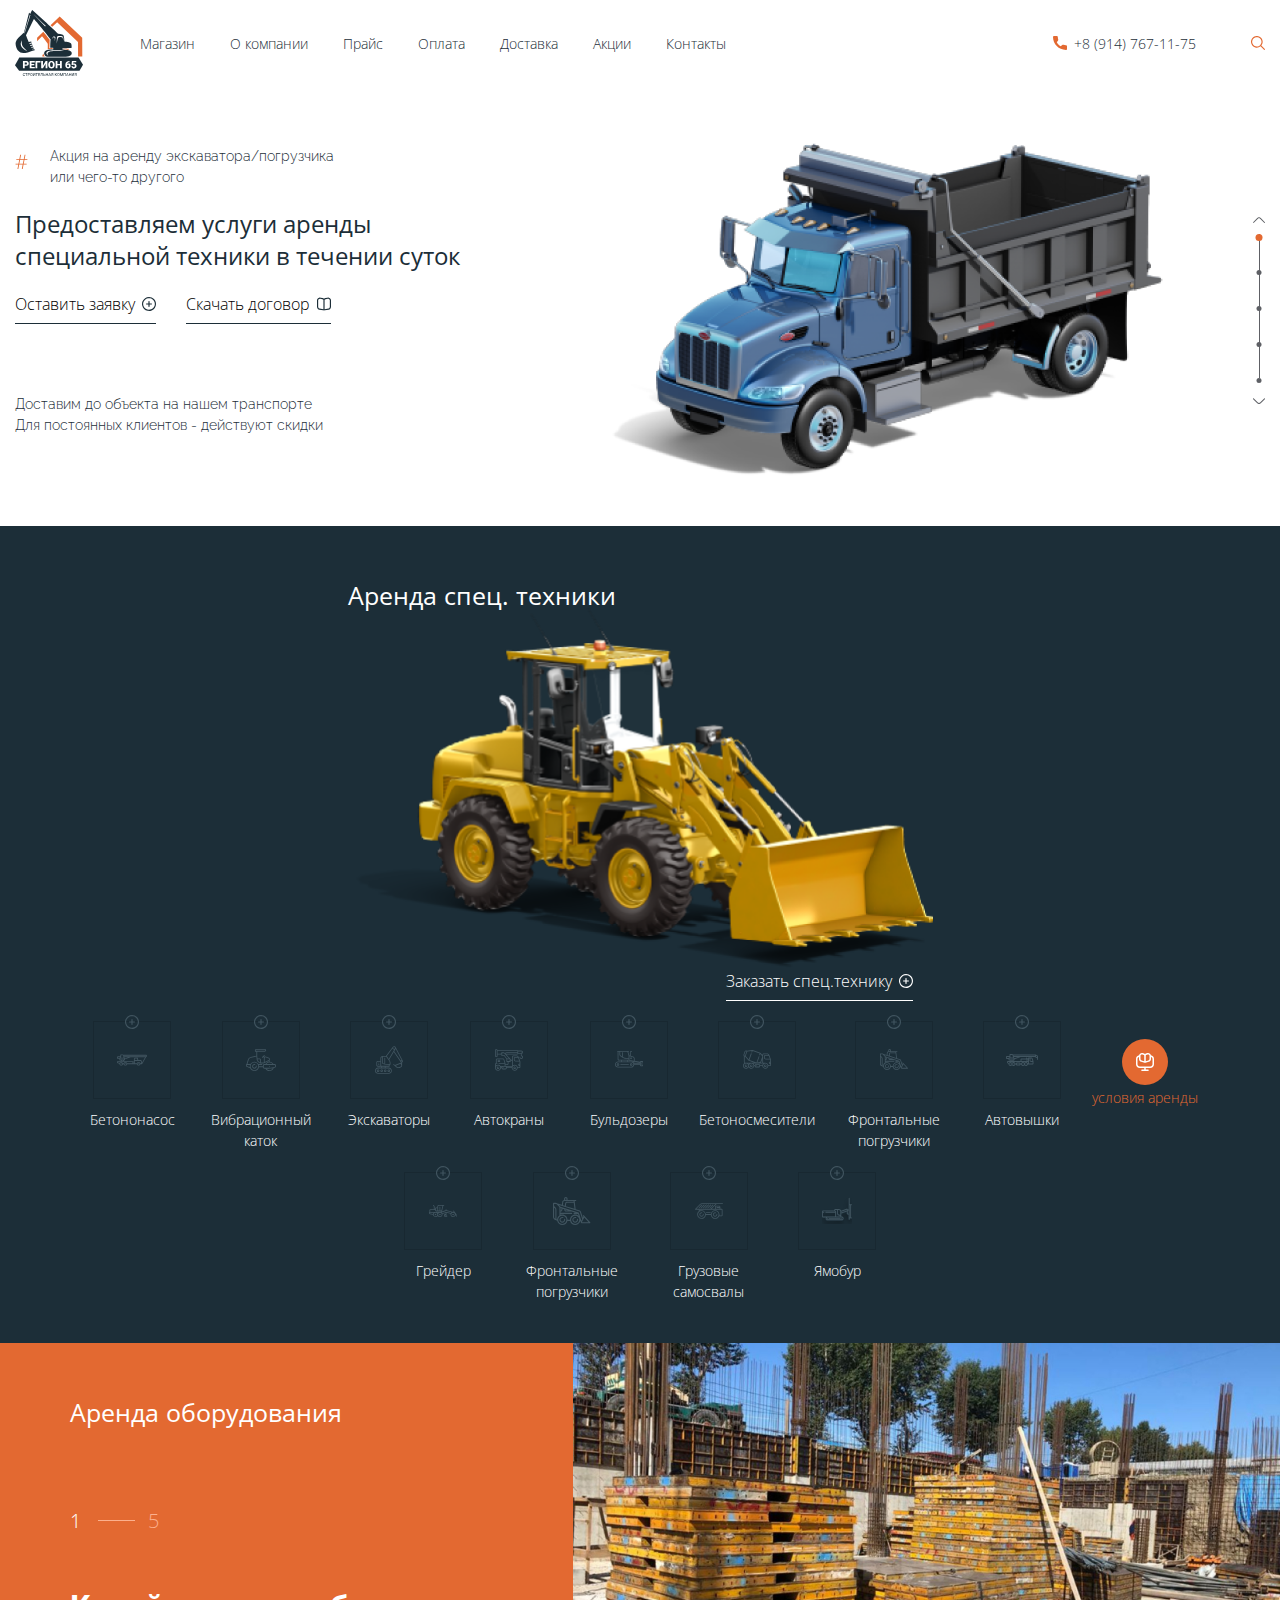
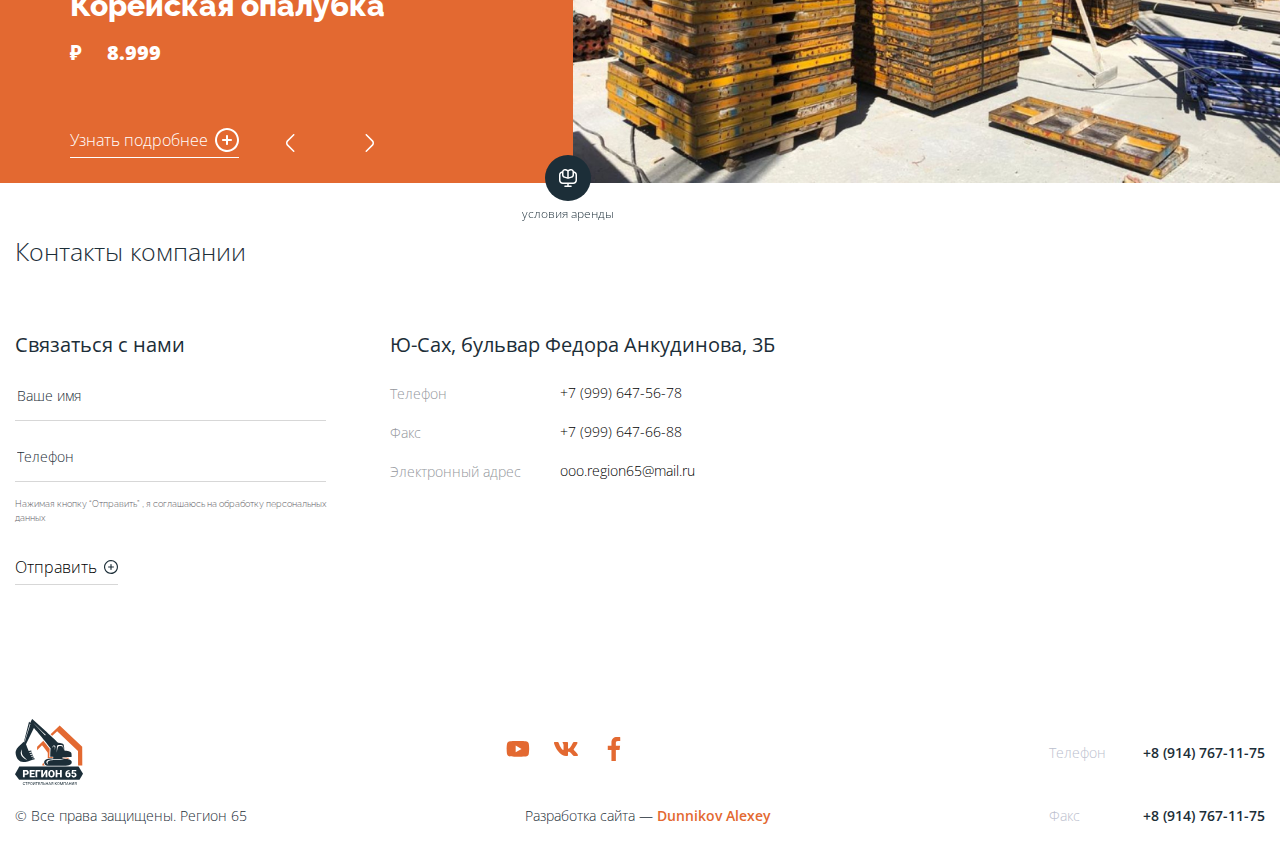
==== commit 5adf40e4: "Add files via upload" ====
--- a/index.html
+++ b/index.html
@@ -17,7 +17,7 @@
 
   <body>
     <div class="wrapper">
-      <div class="rent-popup">
+      <!-- <div class="rent-popup">
         <div class="rent-popup__inner">
           <ul class="rent-popup__list">
             <li class="rent-popup__item">
@@ -94,7 +94,7 @@
             </svg>
           </button>
         </div>
-      </div>
+      </div> -->
 
       <header class="header">
         <div class="container">
@@ -105,30 +105,31 @@
             <nav class="main-nav">
               <ul class="main-nav__list">
                 <li class="main-nav__item">
-                  <a href="shop.html" class="main-nav__link">Магазин</a>
+                  <a class="main-nav__link" href="shop.html" >Магазин</a>
                 </li>
                 <li class="main-nav__item">
                   <a href="about.html" class="main-nav__link">О компании</a>
                 </li>
                 <li class="main-nav__item">
-                  <a href="price.html" class="main-nav__link">Прайс</a>
+                  <a class="main-nav__link" href="price.html" >Прайс</a>
                 </li>
                 <li class="main-nav__item">
-                  <a href="payment.html" class="main-nav__link">Оплата</a>
+                  <a class="main-nav__link" href="payment.html" >Оплата</a>
                 </li>
                 <li class="main-nav__item">
-                  <a href="delivery.html" class="main-nav__link">Доставка</a>
+                  <a class="main-nav__link" href="delivery.html" >Доставка</a>
                 </li>
                 <li class="main-nav__item">
-                  <a href="stock.html" class="main-nav__link">Акции</a>
+                  <a class="main-nav__link href="stock.html" ">Акции</a>
                 </li>
                 <li class="main-nav__item">
-                  <a href="contacts.html" class="main-nav__link">Контакты</a>
+                  <a class="main-nav__link" href="contacts.html" >Контакты</a>
                 </li>
+                
               </ul>
             </nav>
-            <button class="header__application-btn">
-              <span class="header__application-text">Оставить заявку</span>
+            <button class="header__application-btn services__content-button__leave" href="#">
+              <p class="header__application-text">Оставить заявку</p>
               <svg
                 class="header__application-img"
                 width="14"
@@ -172,6 +173,11 @@
                 src="images/icons/search.svg"
                 alt="search"
               />
+            </button>
+            <button class="header__open-menu">
+              <span></span>
+              <span></span>
+              <span></span>
             </button>
           </div>
         </div>
--- a/css/style.min.css
+++ b/css/style.min.css
@@ -1 +1 @@
-.shop-top__title{font-family:"Raleway", sans-serif;font-style:normal;color:#1c2e38;font-size:35px;line-height:52px}@font-face{font-family:'Circle-Light', sans-serif;src:url("../fonts/Circle-Light.woff") format(woff);font-weight:300;font-style:normal;font-display:swap}@font-face{font-family:'Circle-Regular', sans-serif;src:url("../fonts/Circle-Regular.woff") format(woff);font-weight:400;font-style:normal;font-display:swap}@font-face{font-family:'Circle-ExtraBold', sans-serif;src:url("../fonts/Circe-ExtraBold.woff") format(woff);font-weight:800;font-style:normal;font-display:swap}html{-webkit-box-sizing:border-box;box-sizing:border-box}*,*::after,*::before{-webkit-box-sizing:inherit;box-sizing:inherit}ul,ol{padding:0}body,h1,h2,h3,h4,h5,h6,p,ul,ol,li,figure,figcaption,blockquote,dl,dd{margin:0}ul[class]{list-style:none}img{max-width:100%;display:block}input,button,textarea,select{font:inherit}a{text-decoration:none;color:inherit}.slick-slider{position:relative;display:block;-webkit-box-sizing:border-box;box-sizing:border-box;-webkit-touch-callout:none;-webkit-user-select:none;-moz-user-select:none;-ms-user-select:none;user-select:none;-ms-touch-action:pan-y;touch-action:pan-y;-webkit-tap-highlight-color:transparent}.slick-list{position:relative;overflow:hidden;display:block;margin:0;padding:0}.slick-list:focus{outline:none}.slick-list.dragging{cursor:pointer;cursor:hand}.slick-slider .slick-track,.slick-slider .slick-list{-webkit-transform:translate3d(0, 0, 0);-ms-transform:translate3d(0, 0, 0);transform:translate3d(0, 0, 0)}.slick-track{position:relative;left:0;top:0;display:block;margin-left:auto;margin-right:auto}.slick-track:before,.slick-track:after{content:"";display:table}.slick-track:after{clear:both}.slick-loading .slick-track{visibility:hidden}.slick-slide{float:left;height:100%;min-height:1px;display:none}[dir="rtl"] .slick-slide{float:right}.slick-slide img{display:block}.slick-slide.slick-loading img{display:none}.slick-slide.dragging img{pointer-events:none}.slick-initialized .slick-slide{display:block}.slick-loading .slick-slide{visibility:hidden}.slick-vertical .slick-slide{display:block;height:auto;border:1px solid transparent}.slick-arrow.slick-hidden{display:none}html,body{height:100%;font-family:'Open Sans', sans-serif;font-weight:300;font-size:16px;line-height:24px;color:#1c2e38}.wrapper{display:-webkit-box;display:-ms-flexbox;display:flex;-webkit-box-orient:vertical;-webkit-box-direction:normal;-ms-flex-direction:column;flex-direction:column;min-height:100%;position:relative}.main{-webkit-box-flex:1;-ms-flex:1 0 auto;flex:1 0 auto}.footer{-webkit-box-flex:0;-ms-flex:0 0 auto;flex:0 0 auto}.container{max-width:1490px;margin:0 auto;padding:0 15px}.container-fluid{max-width:1600px;margin:0 auto;position:relative}button{background-color:transparent;border:none;padding:0}svg path{-webkit-transition:ease 0.3s;-o-transition:ease 0.3s;transition:ease 0.3s}.header{padding:10px 0;font-size:14px;line-height:19px}.header__inner{display:-webkit-box;display:-ms-flexbox;display:flex;-webkit-box-align:center;-ms-flex-align:center;align-items:center;-webkit-box-pack:justify;-ms-flex-pack:justify;justify-content:space-between}.header__application-btn{margin-right:246px;display:-webkit-box;display:-ms-flexbox;display:flex;-webkit-box-align:center;-ms-flex-align:center;align-items:center;-webkit-box-pack:justify;-ms-flex-pack:justify;justify-content:space-between;cursor:pointer}.header__application-btn:hover .header__application-img path{fill:#1c2e38}.header__application-text{margin-right:7px}.header__phone-link{margin-right:55px;display:-webkit-box;display:-ms-flexbox;display:flex;-webkit-box-orient:horizontal;-webkit-box-direction:reverse;-ms-flex-direction:row-reverse;flex-direction:row-reverse;-webkit-box-align:center;-ms-flex-align:center;align-items:center}.header__phone-link:hover .header__phone-img path{fill:#1c2e38}.header__phone-number{margin-left:7px}.header__search-btn{cursor:pointer;-webkit-transition:ease 0.3s;-o-transition:ease 0.3s;transition:ease 0.3s}.header__search-btn:hover{opacity:0.7}.logo{margin-right:57px}.main-nav{margin-right:auto}.main-nav__list{display:-webkit-box;display:-ms-flexbox;display:flex}.main-nav__item+.main-nav__item{margin-left:35px}.main-nav__link{padding:4px 0;position:relative;-webkit-transition:ease 0.3s;-o-transition:ease 0.3s;transition:ease 0.3s}.main-nav__link:hover{color:#e36931}.main-nav__link::before{content:"";position:absolute;background-color:#e36931;width:100%;max-width:0;height:2px;bottom:0;left:auto;right:0;-webkit-transition:ease 0.3s;-o-transition:ease 0.3s;transition:ease 0.3s}.main-nav__link:hover::before{max-width:100%;right:auto;left:0}.footer__inner{padding:34px 0}.footer__top{display:-webkit-box;display:-ms-flexbox;display:flex;-webkit-box-pack:justify;-ms-flex-pack:justify;justify-content:space-between;-webkit-box-align:center;-ms-flex-align:center;align-items:center;margin-bottom:20px}.footer__nav{font-weight:400}.footer__phone-box{width:216px;margin-left:204px;display:-webkit-box;display:-ms-flexbox;display:flex;-webkit-box-pack:justify;-ms-flex-pack:justify;justify-content:space-between;-webkit-box-align:center;-ms-flex-align:center;align-items:center}.footer__phone-text{font-size:14px;line-height:21px;color:#bbc0ce}.footer__phone-number{font-weight:600;font-size:14px;line-height:19px}.footer__bottom{display:-webkit-box;display:-ms-flexbox;display:flex;-webkit-box-pack:justify;-ms-flex-pack:justify;justify-content:space-between;-webkit-box-align:center;-ms-flex-align:center;align-items:center;font-size:14px;line-height:21px}.footer__bottom-link{font-weight:600;color:#e36931}.footer__phaks-box{width:216px;display:-webkit-box;display:-ms-flexbox;display:flex;-webkit-box-align:center;-ms-flex-align:center;align-items:center;-webkit-box-pack:justify;-ms-flex-pack:justify;justify-content:space-between}.footer__phaks-text{color:#bbc0ce}.footer__phaks-number{font-weight:600}.social-list{display:-webkit-box;display:-ms-flexbox;display:flex;-webkit-box-align:center;-ms-flex-align:center;align-items:center;-webkit-box-pack:justify;-ms-flex-pack:justify;justify-content:space-between}.social-list__item+.social-list__item{margin-left:24px}.top{position:relative;overflow:hidden}.application{display:-webkit-box;display:-ms-flexbox;display:flex;-webkit-box-align:center;-ms-flex-align:center;align-items:center;position:absolute;right:0;top:-100px;bottom:-100px;background-color:#3d484e;border-top-left-radius:80% 50%;border-bottom-left-radius:80% 50%;padding:200px 122px;color:#fff;z-index:10;-webkit-transition:ease 0.3s;-o-transition:ease 0.3s;transition:ease 0.3s;-webkit-transform:translateX(100%);-ms-transform:translateX(100%);transform:translateX(100%)}.application--active{-webkit-transform:translateX(0);-ms-transform:translateX(0);transform:translateX(0)}.application__wrapper{width:286px;position:relative}.application__close-button{width:62px;height:62px;background-color:#1c2e38;border-radius:50%;background-image:url("../images/icons/close-application.svg");background-repeat:no-repeat;background-position:center center;-webkit-transition:ease 0.4s;-o-transition:ease 0.4s;transition:ease 0.4s;cursor:pointer;position:absolute;top:-128px;left:-90px}.application__close-button:hover{-webkit-transform:scale(1.1);-ms-transform:scale(1.1);transform:scale(1.1);background-color:#e36931}.application__title{font-family:"Raleway", sans-serif;font-weight:400;font-size:26px;line-height:32px;margin-bottom:30px}.application__form-input{font-family:"Raleway", sans-serif;font-weight:300;font-size:14px;line-height:21px;color:#fff;background-color:transparent;border:none;padding-bottom:8px;margin-bottom:20px;border-bottom:1px solid #7b878e;width:100%;outline:none;-webkit-transition:ease 0.3s;-o-transition:ease 0.3s;transition:ease 0.3s}.application__form-input::-webkit-input-placeholder{font-family:"Raleway", sans-serif;font-weight:300;font-size:14px;line-height:21px;color:#fff}.application__form-input::-moz-placeholder{font-family:"Raleway", sans-serif;font-weight:300;font-size:14px;line-height:21px;color:#fff}.application__form-input:-ms-input-placeholder{font-family:"Raleway", sans-serif;font-weight:300;font-size:14px;line-height:21px;color:#fff}.application__form-input::-ms-input-placeholder{font-family:"Raleway", sans-serif;font-weight:300;font-size:14px;line-height:21px;color:#fff}.application__form-input::placeholder{font-family:"Raleway", sans-serif;font-weight:300;font-size:14px;line-height:21px;color:#fff}.application__form-input:focus{border-bottom:1px solid orange}.application__form-radious{display:-webkit-box;display:-ms-flexbox;display:flex;-webkit-box-align:center;-ms-flex-align:center;align-items:center;margin-bottom:16px}.application__form-label+.application__form-label{margin-left:30px}.application__form-radio{display:none}.application__form-radio__text{padding-left:17px;position:relative;cursor:pointer}.application__form-radio__text::before{content:"";position:absolute;background-color:rgba(0,0,0,0);width:100%;max-width:10px;height:10px;border:1px solid #fff;border-radius:2px;left:0;top:50%;padding:2px 1px;-webkit-transform:translateY(-50%);-ms-transform:translateY(-50%);transform:translateY(-50%);background-image:none;-webkit-transition:ease 0.1s;-o-transition:ease 0.1s;transition:ease 0.1s}.application__form-radio:checked ~ .application__form-radio__text::before{background-image:url("../images/icons/ok-application.svg");background-repeat:no-repeat;background-position:center center}.application__form-bottom{margin-top:-5px;display:-webkit-box;display:-ms-flexbox;display:flex;-webkit-box-align:center;-ms-flex-align:center;align-items:center;-webkit-box-pack:justify;-ms-flex-pack:justify;justify-content:space-between}.application__form-bottom__text{font-size:9px;line-height:13px;color:#bbc0ce;width:245px}.application__form-bottom__button{width:40px;height:40px;background-color:#1c2e38;background-image:url("../images/icons/arrow-right-application.svg");background-position:center center;background-repeat:no-repeat;border-radius:50%;-webkit-transition:ease 0.4s;-o-transition:ease 0.4s;transition:ease 0.4s;cursor:pointer}.application__form-bottom__button:hover{-webkit-transform:scale(1.1);-ms-transform:scale(1.1);transform:scale(1.1);background-color:#e36931}.services__inner{padding:30px 0;display:-webkit-box;display:-ms-flexbox;display:flex;-webkit-box-pack:justify;-ms-flex-pack:justify;justify-content:space-between}.services__content{width:652px;margin-right:98px;padding-top:30px}.services__content-heshtag{font-family:"Raleway", sans-serif;font-size:14px;line-height:21px;max-width:320px;padding-left:35px;position:relative;margin-bottom:20px}.services__content-heshtag::before{content:"";position:absolute;background-image:url("../images/icons/hesh.svg");background-repeat:no-repeat;background-position:center center;width:13px;height:30px;left:0;top:0}.services__content-title{font-weight:normal;font-size:30px;line-height:45px;margin-bottom:20px}.services__content-buttons{display:-webkit-box;display:-ms-flexbox;display:flex;-webkit-box-align:center;-ms-flex-align:center;align-items:center;margin-bottom:70px}.services__content-button{display:-webkit-box;display:-ms-flexbox;display:flex;-webkit-box-align:center;-ms-flex-align:center;align-items:center;padding-bottom:7px;border-bottom:1px solid #1c2e38;-webkit-transition:ease 0.3s;-o-transition:ease 0.3s;transition:ease 0.3s}.services__content-button:hover{color:#e36931;border-bottom:1px solid #e36931}.services__content-button:hover .services__content-button__img path{fill:#e36931}.services__content-button+.services__content-button{margin-left:30px}.services__content-button__text{margin-right:7px}.services__content-fitches{font-family:"Raleway", sans-serif;font-size:14px;line-height:21px}.services__slider{position:relative;width:800px}.services__slider-item{display:-webkit-box !important;display:-ms-flexbox !important;display:flex !important;-webkit-box-align:center;-ms-flex-align:center;align-items:center;-webkit-box-pack:center;-ms-flex-pack:center;justify-content:center;max-width:680px;max-height:380px}.services__slider-item__img{height:100%;-o-object-fit:contain;object-fit:contain}.services .slick-dots{position:absolute;display:-webkit-box;display:-ms-flexbox;display:flex;-webkit-box-pack:justify;-ms-flex-pack:justify;justify-content:space-between;-webkit-box-orient:vertical;-webkit-box-direction:normal;-ms-flex-direction:column;flex-direction:column;width:1px;background-color:#5e6065;right:5px;top:50%;-webkit-transform:translateY(-50%);-ms-transform:translateY(-50%);transform:translateY(-50%)}.services .slick-dots button{position:absolute;color:transparent;width:5px;height:5px;background-color:#5e6065;border-radius:50%;-webkit-transform:translateX(-50%);-ms-transform:translateX(-50%);transform:translateX(-50%);-webkit-transition:ease 0.3s;-o-transition:ease 0.3s;transition:ease 0.3s}.services .slick-active button{background-color:#e36931;width:7px;height:7px}.services .slick-dots li:nth-child(1n+2){margin-top:36px}.services .services__slider-btn{position:absolute;right:-5px;z-index:5;padding:5px;cursor:pointer}.services .services__slider-btn:hover .services__slider__btn-img path{fill:#e36931}.services .services__slider-btn--prev{top:85px}.services .services__slider-btn--next{bottom:80px}.rent{max-width:1600px;margin:0 auto;background:-webkit-gradient(linear, left top, right top, color-stop(22%, transparent), color-stop(22%, #1c2e38));background:-o-linear-gradient(left, transparent 22%, #1c2e38 22%);background:linear-gradient(90deg, transparent 22%, #1c2e38 22%)}.rent__wrapper{padding:50px 0 20px;display:-webkit-box;display:-ms-flexbox;display:flex;-webkit-box-pack:justify;-ms-flex-pack:justify;justify-content:space-between;-webkit-box-align:center;-ms-flex-align:center;align-items:center}.rent__content{display:-webkit-box;display:-ms-flexbox;display:flex;-webkit-box-orient:vertical;-webkit-box-direction:normal;-ms-flex-direction:column;flex-direction:column;width:585px}.rent__content-title{font-weight:400;font-size:25px;line-height:38px}.rent__content-img{width:100%;height:auto;margin-top:-20px}.rent__content-link{-ms-flex-item-align:end;align-self:flex-end;display:-webkit-box;display:-ms-flexbox;display:flex;-webkit-box-pack:end;-ms-flex-pack:end;justify-content:flex-end;-webkit-box-align:center;-ms-flex-align:center;align-items:center;margin-right:20px;padding-bottom:7px;border-bottom:1px solid #ffffff;-webkit-transition:ease 0.3s;-o-transition:ease 0.3s;transition:ease 0.3s}.rent__content-link:hover{border-bottom:1px solid #e36931}.rent__content-link:hover .rent__content-link__text{color:#e36931}.rent__content-link:hover .rent__content-link__img path{fill:#e36931}.rent__content-link__text{color:#fff;margin-right:7px;-webkit-transition:ease 0.3s;-o-transition:ease 0.3s;transition:ease 0.3s}.rent__links-list{display:-webkit-box;display:-ms-flexbox;display:flex;-ms-flex-wrap:wrap;flex-wrap:wrap;-webkit-box-orient:horizontal;-webkit-box-direction:reverse;-ms-flex-direction:row-reverse;flex-direction:row-reverse;width:940px}.rent__links-item{margin:0 10px 20px;max-width:117px;min-width:100px;text-align:center;-webkit-transition:ease 0.3s;-o-transition:ease 0.3s;transition:ease 0.3s}.rent__link:hover .rent__link__img-box{background-color:#182831}.rent__link:hover .rent__link-plus path{fill:#e36931}.rent__link:hover .rent__link-main-img path{fill:#e36931}.rent__link__img-box{display:-webkit-box;display:-ms-flexbox;display:flex;-webkit-box-pack:center;-ms-flex-pack:center;justify-content:center;-webkit-box-align:center;-ms-flex-align:center;align-items:center;width:78px;height:78px;border:1px solid #182831;position:relative;margin:0 auto 10px;-webkit-transition:ease 0.3s;-o-transition:ease 0.3s;transition:ease 0.3s}.rent__link-plus{position:absolute;top:0;left:50%;-webkit-transform:translate(-50%, -50%);-ms-transform:translate(-50%, -50%);transform:translate(-50%, -50%)}.rent__link-text{font-size:14px;line-height:21px;color:#fff}.rent__button__img-box{width:46px;height:46px;margin:0 auto;background-color:#e36931;border-radius:50%;display:-webkit-box;display:-ms-flexbox;display:flex;-webkit-box-align:center;-ms-flex-align:center;align-items:center;-webkit-box-pack:center;-ms-flex-pack:center;justify-content:center;margin-bottom:5px;margin-top:18px;-webkit-transition:ease 0.3s;-o-transition:ease 0.3s;transition:ease 0.3s}.rent__button-text{font-size:14px;line-height:16px;color:#e36931}.rent__button{cursor:pointer}.rent__button:hover .rent__button__img-box{-webkit-transform:scale(1.1);-ms-transform:scale(1.1);transform:scale(1.1)}.rent__button:hover .rent__button-img{-webkit-transform:scale(1.1);-ms-transform:scale(1.1);transform:scale(1.1)}.rent__button:hover .rent__button-img path{fill:#1c2e38}.rent-popup{-webkit-transform:translateY(-100%);-ms-transform:translateY(-100%);transform:translateY(-100%);position:absolute;left:0;right:0;bottom:0;top:0;display:-webkit-box;display:-ms-flexbox;display:flex;-webkit-box-align:center;-ms-flex-align:center;align-items:center;-webkit-box-pack:center;-ms-flex-pack:center;justify-content:center;z-index:20;-webkit-transition:ease 0.3s;-o-transition:ease 0.3s;transition:ease 0.3s;-webkit-backdrop-filter:blur(5px);backdrop-filter:blur(5px)}.rent-popup--active{-webkit-transform:translateY(0);-ms-transform:translateY(0);transform:translateY(0)}.rent-popup__inner{position:relative;max-width:855px;padding:50px;background-color:#3d484e;color:#fff}.rent-popup__list{display:-webkit-box;display:-ms-flexbox;display:flex;-ms-flex-wrap:wrap;flex-wrap:wrap;margin-bottom:65px}.rent-popup__item{font-family:"Raleway", sans-serif;font-weight:400;padding-left:20px;position:relative;width:427px;margin-bottom:10px}.rent-popup__item::before{content:"";position:absolute;background-image:url("../images/icons/plus.svg");background-repeat:no-repeat;background-position:center center;width:12px;height:12px;top:6px;left:0}.rent-popup__item:nth-child(2n+1){width:308px}.rent-popup__item:nth-child(2n){margin-left:20px}.rent-popup__bottom{display:-webkit-box;display:-ms-flexbox;display:flex;-webkit-box-pack:justify;-ms-flex-pack:justify;justify-content:space-between;-webkit-box-align:center;-ms-flex-align:center;align-items:center}.rent-popup__button{display:-webkit-box;display:-ms-flexbox;display:flex;-webkit-box-pack:justify;-ms-flex-pack:justify;justify-content:space-between;-webkit-box-align:center;-ms-flex-align:center;align-items:center;padding-bottom:4px;border-bottom:1px solid #ffffff;color:#fff;-webkit-transition:ease 0.3s;-o-transition:ease 0.3s;transition:ease 0.3s}.rent-popup__button:hover{border-bottom:1px solid #e36931}.rent-popup__button-text{margin-right:7px}.rent-popup__bottom-text{font-family:"Raleway", sans-serif;font-weight:300;font-size:12px;line-height:18px;width:430px}.rent-popup__close-btn{position:absolute;bottom:0;left:50%;-webkit-transform:translate(-50%, 50%);-ms-transform:translate(-50%, 50%);transform:translate(-50%, 50%);width:62px;height:62px;border-radius:50%;background-color:#1c2e38;display:-webkit-box;display:-ms-flexbox;display:flex;-webkit-box-align:center;-ms-flex-align:center;align-items:center;-webkit-box-pack:center;-ms-flex-pack:center;justify-content:center;cursor:pointer}.rent-popup__close-btn:hover .rent-popup__close-img path{fill:#e36931}.contacts{padding:50px 0 100px}.contacts__title{font-weight:300;font-size:25px;line-height:37px;margin-bottom:60px}.contacts__inner{display:-webkit-box;display:-ms-flexbox;display:flex}.contacts__left{width:311px;margin-right:64px}.contacts__block-title{font-weight:400;font-size:20px;line-height:30px;margin-bottom:23px}.contacts__form-input{width:100%;padding-bottom:15px;font-size:14px;line-height:19px;font-weight:400;border:none;border-bottom:1px solid #d7d7d7;-webkit-transition:ease 0.3s;-o-transition:ease 0.3s;transition:ease 0.3s}.contacts__form-input::-webkit-input-placeholder{font-family:"Open Sans", sans-serif;font-weight:300;font-size:14px;line-height:19px;color:#1c2e38}.contacts__form-input::-moz-placeholder{font-family:"Open Sans", sans-serif;font-weight:300;font-size:14px;line-height:19px;color:#1c2e38}.contacts__form-input:-ms-input-placeholder{font-family:"Open Sans", sans-serif;font-weight:300;font-size:14px;line-height:19px;color:#1c2e38}.contacts__form-input::-ms-input-placeholder{font-family:"Open Sans", sans-serif;font-weight:300;font-size:14px;line-height:19px;color:#1c2e38}.contacts__form-input::placeholder{font-family:"Open Sans", sans-serif;font-weight:300;font-size:14px;line-height:19px;color:#1c2e38}.contacts__form-input:focus{outline:none;border-bottom:1px solid #e36931}.contacts__form-input+.contacts__form-input{margin-top:25px}.contacts__form-text{font-family:"Raleway", sans-serif;font-weight:300;font-size:9px;line-height:14px;color:#5e6065;margin:15px 0 30px}.contacts__form-button{display:-webkit-box;display:-ms-flexbox;display:flex;-webkit-box-align:center;-ms-flex-align:center;align-items:center;padding-bottom:5px;border:none;border-bottom:1px solid #d7d7d7;cursor:pointer;-webkit-transition:ease 0.3s;-o-transition:ease 0.3s;transition:ease 0.3s}.contacts__form-button:hover{border-bottom:1px solid #e36931}.contacts__form__button-text{margin-right:7px}.contacts__address-item{width:320px}.contacts__address-item{display:-webkit-box;display:-ms-flexbox;display:flex;-webkit-box-pack:justify;-ms-flex-pack:justify;justify-content:space-between;margin-bottom:18px}.contacts__address__item-key{font-size:14px;line-height:21px;color:#94979d;width:140px}.contacts__address__item-value{font-size:14px;line-height:19px;color:#000000;width:150px}.equipment{position:relative;color:#fff}.equipment__button{display:-webkit-box;display:-ms-flexbox;display:flex;-webkit-box-orient:vertical;-webkit-box-direction:normal;-ms-flex-direction:column;flex-direction:column;-webkit-box-align:center;-ms-flex-align:center;align-items:center;cursor:pointer;position:absolute;left:650px;bottom:-39px;z-index:10}.equipment__button:hover .equipment__button__img-box{-webkit-transform:scale(1.1);-ms-transform:scale(1.1);transform:scale(1.1)}.equipment__button__img-box{width:46px;height:46px;border-radius:50%;margin-bottom:5px;display:-webkit-box;display:-ms-flexbox;display:flex;-webkit-box-pack:center;-ms-flex-pack:center;justify-content:center;-webkit-box-align:center;-ms-flex-align:center;align-items:center;background-color:#1c2e38;-webkit-transition:ease 0.3s;-o-transition:ease 0.3s;transition:ease 0.3s}.equipment__button-text{font-size:12px;line-height:16px;color:#1c2e38}.equipment__slider__arrow{display:-webkit-box;display:-ms-flexbox;display:flex;-webkit-box-pack:center;-ms-flex-pack:center;justify-content:center;-webkit-box-align:center;-ms-flex-align:center;align-items:center;cursor:pointer;width:80px;height:80px;background-color:tranparent;-webkit-transition:ease 0.3s;-o-transition:ease 0.3s;transition:ease 0.3s;position:absolute;bottom:0;left:431px;z-index:5}.equipment__slider__arrow--next{left:511px}.equipment__slider__arrow:hover{background-color:#f98a57}.equipment .slick-dots{display:none !important}.equipment__item{display:-webkit-box !important;display:-ms-flexbox !important;display:flex !important}.equipment__item-content{display:-webkit-box;display:-ms-flexbox;display:flex;-webkit-box-orient:vertical;-webkit-box-direction:normal;-ms-flex-direction:column;flex-direction:column;width:695px;background-color:#e36931;padding:50px 70px 25px}.equipment__item-title{font-weight:400;font-size:25px;line-height:38px;margin-bottom:75px}.equipment__item__pages-box{font-size:20px;line-height:30px;color:#fcb08d;margin-bottom:47px}.equipment__item__now-page{color:#fff}.equipment__item__all-pages{padding-left:50px;margin-left:12px;position:relative}.equipment__item__all-pages::before{content:"";position:absolute;background-color:#fcb08d;width:100%;max-width:37px;height:1px;left:0;top:50%}.equipment__item-name{font-family:"Raleway", sans-serif;font-weight:800;font-size:30px;line-height:45px;margin-bottom:10px}.equipment__item-price{font-weight:800;font-size:20px;line-height:30px}.equipment__item-ruble{font-family:"Raleway", sans-serif;margin-right:20px}.equipment__item-link{margin-top:auto;margin-right:auto;display:-webkit-box;display:-ms-flexbox;display:flex;padding-bottom:5px;border-bottom:1px solid #ffffff;-webkit-transition:ease 0.3s;-o-transition:ease 0.3s;transition:ease 0.3s}.equipment__item-link:hover{border-bottom:1px solid #1c2e38}.equipment__item__link-text{margin-right:7px}.equipment__item__img-wrapper{width:905px}.shop-top{position:relative;margin:60px 0 80px}.shop-top__title{text-align:center}.breadcrumbs{font-family:"Raleway", sans-serif;font-weight:300;font-size:12px;line-height:18px;color:#000;position:absolute;display:-webkit-box;display:-ms-flexbox;display:flex;-webkit-box-align:center;-ms-flex-align:center;align-items:center;top:50%;-webkit-transform:translateY(-50%);-ms-transform:translateY(-50%);transform:translateY(-50%)}.breadcrumbs__item:not(:last-of-type){padding-right:20px;margin-right:10px;position:relative}.breadcrumbs__item:not(:last-of-type)::after{content:"->";position:absolute;right:0;top:50%;-webkit-transform:translateY(-50%);-ms-transform:translateY(-50%);transform:translateY(-50%)}.catalog__inner{display:-webkit-box;display:-ms-flexbox;display:flex;-webkit-box-pack:justify;-ms-flex-pack:justify;justify-content:space-between}.catalog__filter{max-width:237px;margin-right:13px}.catalog .filter-item{-webkit-transition:ease 0.1s;-o-transition:ease 0.1s;transition:ease 0.1s;cursor:pointer;display:block}.catalog .filter-item:hover{color:#e36931}.catalog .filter-item.active{color:#e36931}.catalog__filter__all-title{font-weight:600;font-size:16px;line-height:24px;margin-bottom:15px}.catalog__filter-section{margin-bottom:40px}.catalog__filter__section-title{font-weight:600;font-size:16px;line-height:24px;margin-bottom:15px}.catalog__filter__section-item{margin-bottom:10px}.catalog__items{display:-ms-grid;display:grid;-ms-grid-columns:(1fr)[2];grid-template-columns:repeat(2, 1fr);grid-gap:40px}.catalog__item{display:-webkit-box;display:-ms-flexbox;display:flex;-webkit-box-pack:justify;-ms-flex-pack:justify;justify-content:space-between}.catalog__item__img-box{margin-right:40px;width:210px}.catalog__item-img{width:100%;margin-bottom:10px}.catalog__item__rent-btn{display:-webkit-box;display:-ms-flexbox;display:flex;-webkit-box-align:center;-ms-flex-align:center;align-items:center;-webkit-box-pack:center;-ms-flex-pack:center;justify-content:center;padding-bottom:5px;cursor:pointer;-webkit-transition:ease 0.3s;-o-transition:ease 0.3s;transition:ease 0.3s;border-bottom:1px solid #1c2e38;width:100%}.catalog__item__rent-btn:hover{border-bottom:1px solid #e36931}.catalog__item__rent-text{margin-right:7px}.catalog__item-content{width:335px;color:#000}.catalog__item-title{font-family:"Raleway", sans-serif;font-weight:500;font-size:22px;line-height:33px;margin-bottom:43px;color:#000}.catalog__item__specification{font-family:'Circle-Regular', sans-serif;display:-webkit-box;display:-ms-flexbox;display:flex;-webkit-box-pack:justify;-ms-flex-pack:justify;justify-content:space-between;-webkit-box-align:center;-ms-flex-align:center;align-items:center;border-top:1px solid #dfdfdf;padding:10px 0;font-size:18px;line-height:27px}.catalog__item__specifications-key{font-weight:400}.catalog__item__specifications-value{font-weight:400}
+.shop-top__title,.spec-technic__title{font-family:"Raleway", sans-serif;font-style:normal;color:#1c2e38;font-size:35px;line-height:52px}@media (max-width: 800px){.shop-top__title,.spec-technic__title{font-size:26px;line-height:34px}}@font-face{font-family:'Circle-Light', sans-serif;src:url("../fonts/Circle-Light.woff") format(woff);font-weight:300;font-style:normal;font-display:swap}@font-face{font-family:'Circle-Regular', sans-serif;src:url("../fonts/Circle-Regular.woff") format(woff);font-weight:400;font-style:normal;font-display:swap}@font-face{font-family:'Circle-ExtraBold', sans-serif;src:url("../fonts/Circe-ExtraBold.woff") format(woff);font-weight:800;font-style:normal;font-display:swap}html{-webkit-box-sizing:border-box;box-sizing:border-box}*,*::after,*::before{-webkit-box-sizing:inherit;box-sizing:inherit}ul,ol{padding:0}body,h1,h2,h3,h4,h5,h6,p,ul,ol,li,figure,figcaption,blockquote,dl,dd{margin:0}ul[class]{list-style:none}img{max-width:100%;display:block}input,button,textarea,select{font:inherit}a{text-decoration:none;color:inherit;display:inline-block}.slick-slider{position:relative;display:block;-webkit-box-sizing:border-box;box-sizing:border-box;-webkit-touch-callout:none;-webkit-user-select:none;-moz-user-select:none;-ms-user-select:none;user-select:none;-ms-touch-action:pan-y;touch-action:pan-y;-webkit-tap-highlight-color:transparent}.slick-list{position:relative;overflow:hidden;display:block;margin:0;padding:0}.slick-list:focus{outline:none}.slick-list.dragging{cursor:pointer;cursor:hand}.slick-slider .slick-track,.slick-slider .slick-list{-webkit-transform:translate3d(0, 0, 0);-ms-transform:translate3d(0, 0, 0);transform:translate3d(0, 0, 0)}.slick-track{position:relative;left:0;top:0;display:block;margin-left:auto;margin-right:auto}.slick-track:before,.slick-track:after{content:"";display:table}.slick-track:after{clear:both}.slick-loading .slick-track{visibility:hidden}.slick-slide{float:left;height:100%;min-height:1px;display:none}[dir="rtl"] .slick-slide{float:right}.slick-slide img{display:block}.slick-slide.slick-loading img{display:none}.slick-slide.dragging img{pointer-events:none}.slick-initialized .slick-slide{display:block}.slick-loading .slick-slide{visibility:hidden}.slick-vertical .slick-slide{display:block;height:auto;border:1px solid transparent}.slick-arrow.slick-hidden{display:none}html,body{height:100%;font-family:'Open Sans', sans-serif;font-weight:300;font-size:16px;line-height:24px;color:#1c2e38}.wrapper{display:-webkit-box;display:-ms-flexbox;display:flex;-webkit-box-orient:vertical;-webkit-box-direction:normal;-ms-flex-direction:column;flex-direction:column;min-height:100%;position:relative}.main{-webkit-box-flex:1;-ms-flex:1 0 auto;flex:1 0 auto}.footer{-webkit-box-flex:0;-ms-flex:0 0 auto;flex:0 0 auto}.container{max-width:1490px;margin:0 auto;padding:0 15px}.container-fluid{max-width:1600px;margin:0 auto;position:relative}button{background-color:transparent;border:none;padding:0}svg path{-webkit-transition:ease 0.3s;-o-transition:ease 0.3s;transition:ease 0.3s}.header{padding:10px 0;font-size:14px;line-height:19px}.header__inner{display:-webkit-box;display:-ms-flexbox;display:flex;-webkit-box-align:center;-ms-flex-align:center;align-items:center;-webkit-box-pack:justify;-ms-flex-pack:justify;justify-content:space-between}.header__application-btn{margin-right:246px;display:-webkit-box;display:-ms-flexbox;display:flex;-webkit-box-align:center;-ms-flex-align:center;align-items:center;-webkit-box-pack:justify;-ms-flex-pack:justify;justify-content:space-between;cursor:pointer}.header__application-btn:hover .header__application-img path{fill:#1c2e38}.header__application-text{margin-right:7px}.header__phone-link{margin-right:55px;display:-webkit-box;display:-ms-flexbox;display:flex;-webkit-box-orient:horizontal;-webkit-box-direction:reverse;-ms-flex-direction:row-reverse;flex-direction:row-reverse;-webkit-box-align:center;-ms-flex-align:center;align-items:center}.header__phone-link:hover .header__phone-img path{fill:#1c2e38}.header__phone-number{margin-left:7px}.header__search-btn{cursor:pointer;-webkit-transition:ease 0.3s;-o-transition:ease 0.3s;transition:ease 0.3s}.header__search-btn:hover{opacity:0.7}.header__open-menu{display:none}.logo{margin-right:57px}.main-nav{margin-right:auto}.main-nav__list{display:-webkit-box;display:-ms-flexbox;display:flex}.main-nav__item+.main-nav__item{margin-left:35px}.main-nav__link{padding:4px 0;position:relative;-webkit-transition:ease 0.3s;-o-transition:ease 0.3s;transition:ease 0.3s}.main-nav__link:hover{color:#e36931}.main-nav__link::before{content:"";position:absolute;background-color:#e36931;width:100%;max-width:0;height:2px;bottom:0;left:auto;right:0;-webkit-transition:ease 0.3s;-o-transition:ease 0.3s;transition:ease 0.3s}.main-nav__link:hover::before{max-width:100%;right:auto;left:0}.footer__inner{padding:34px 0}.footer__top{display:-webkit-box;display:-ms-flexbox;display:flex;-webkit-box-pack:justify;-ms-flex-pack:justify;justify-content:space-between;-webkit-box-align:center;-ms-flex-align:center;align-items:center;margin-bottom:20px}.footer__nav{font-weight:400}.footer__phone-box{width:216px;margin-left:204px;display:-webkit-box;display:-ms-flexbox;display:flex;-webkit-box-pack:justify;-ms-flex-pack:justify;justify-content:space-between;-webkit-box-align:center;-ms-flex-align:center;align-items:center}.footer__phone-text{font-size:14px;line-height:21px;color:#bbc0ce}.footer__phone-number{font-weight:600;font-size:14px;line-height:19px}.footer__bottom{display:-webkit-box;display:-ms-flexbox;display:flex;-webkit-box-pack:justify;-ms-flex-pack:justify;justify-content:space-between;-webkit-box-align:center;-ms-flex-align:center;align-items:center;font-size:14px;line-height:21px}.footer__bottom-link{font-weight:600;color:#e36931}.footer__phaks-box{width:216px;display:-webkit-box;display:-ms-flexbox;display:flex;-webkit-box-align:center;-ms-flex-align:center;align-items:center;-webkit-box-pack:justify;-ms-flex-pack:justify;justify-content:space-between}.footer__phaks-text{color:#bbc0ce}.footer__phaks-number{font-weight:600}.social-list{display:-webkit-box;display:-ms-flexbox;display:flex;-webkit-box-align:center;-ms-flex-align:center;align-items:center;-webkit-box-pack:justify;-ms-flex-pack:justify;justify-content:space-between}.social-list__item+.social-list__item{margin-left:24px}.top{position:relative;overflow:hidden}.application{display:-webkit-box;display:-ms-flexbox;display:flex;-webkit-box-align:center;-ms-flex-align:center;align-items:center;position:absolute;right:0;top:-100px;bottom:-100px;background-color:#3d484e;border-top-left-radius:80% 50%;border-bottom-left-radius:80% 50%;padding:200px 122px;color:#fff;z-index:10;-webkit-transition:ease 0.3s;-o-transition:ease 0.3s;transition:ease 0.3s;-webkit-transform:translateX(100%);-ms-transform:translateX(100%);transform:translateX(100%)}.application--active{-webkit-transform:translateX(0);-ms-transform:translateX(0);transform:translateX(0)}.application__wrapper{width:286px;position:relative}.application__close-button{width:62px;height:62px;background-color:#1c2e38;border-radius:50%;background-image:url("../images/icons/close-application.svg");background-repeat:no-repeat;background-position:center center;-webkit-transition:ease 0.4s;-o-transition:ease 0.4s;transition:ease 0.4s;cursor:pointer;position:absolute;top:-128px;left:-90px}.application__close-button:hover{-webkit-transform:scale(1.1);-ms-transform:scale(1.1);transform:scale(1.1);background-color:#e36931}.application__title{font-family:"Raleway", sans-serif;font-weight:400;font-size:26px;line-height:32px;margin-bottom:30px}.application__form-input{font-family:"Raleway", sans-serif;font-weight:300;font-size:14px;line-height:21px;color:#fff;background-color:transparent;border:none;padding-bottom:8px;margin-bottom:20px;border-bottom:1px solid #7b878e;width:100%;outline:none;-webkit-transition:ease 0.3s;-o-transition:ease 0.3s;transition:ease 0.3s}.application__form-input::-webkit-input-placeholder{font-family:"Raleway", sans-serif;font-weight:300;font-size:14px;line-height:21px;color:#fff}.application__form-input::-moz-placeholder{font-family:"Raleway", sans-serif;font-weight:300;font-size:14px;line-height:21px;color:#fff}.application__form-input:-ms-input-placeholder{font-family:"Raleway", sans-serif;font-weight:300;font-size:14px;line-height:21px;color:#fff}.application__form-input::-ms-input-placeholder{font-family:"Raleway", sans-serif;font-weight:300;font-size:14px;line-height:21px;color:#fff}.application__form-input::placeholder{font-family:"Raleway", sans-serif;font-weight:300;font-size:14px;line-height:21px;color:#fff}.application__form-input:focus{border-bottom:1px solid orange}.application__form-radious{display:-webkit-box;display:-ms-flexbox;display:flex;-webkit-box-align:center;-ms-flex-align:center;align-items:center;margin-bottom:16px}.application__form-label+.application__form-label{margin-left:30px}.application__form-radio{display:none}.application__form-radio__text{padding-left:17px;position:relative;cursor:pointer}.application__form-radio__text::before{content:"";position:absolute;background-color:rgba(0,0,0,0);width:100%;max-width:10px;height:10px;border:1px solid #fff;border-radius:2px;left:0;top:50%;padding:2px 1px;-webkit-transform:translateY(-50%);-ms-transform:translateY(-50%);transform:translateY(-50%);background-image:none;-webkit-transition:ease 0.1s;-o-transition:ease 0.1s;transition:ease 0.1s}.application__form-radio:checked ~ .application__form-radio__text::before{background-image:url("../images/icons/ok-application.svg");background-repeat:no-repeat;background-position:center center}.application__form-bottom{margin-top:-5px;display:-webkit-box;display:-ms-flexbox;display:flex;-webkit-box-align:center;-ms-flex-align:center;align-items:center;-webkit-box-pack:justify;-ms-flex-pack:justify;justify-content:space-between}.application__form-bottom__text{font-size:9px;line-height:13px;color:#bbc0ce;width:245px}.application__form-bottom__button{width:40px;height:40px;background-color:#1c2e38;background-image:url("../images/icons/arrow-right-application.svg");background-position:center center;background-repeat:no-repeat;border-radius:50%;-webkit-transition:ease 0.4s;-o-transition:ease 0.4s;transition:ease 0.4s;cursor:pointer}.application__form-bottom__button:hover{-webkit-transform:scale(1.1);-ms-transform:scale(1.1);transform:scale(1.1);background-color:#e36931}.services__inner{padding:30px 0;display:-webkit-box;display:-ms-flexbox;display:flex;-webkit-box-pack:justify;-ms-flex-pack:justify;justify-content:space-between}.services__content{max-width:652px;margin-right:98px;padding-top:30px}.services__content-heshtag{font-family:"Raleway", sans-serif;font-size:14px;line-height:21px;max-width:320px;padding-left:35px;position:relative;margin-bottom:20px}.services__content-heshtag::before{content:"";position:absolute;background-image:url("../images/icons/hesh.svg");background-repeat:no-repeat;background-position:center center;width:13px;height:30px;left:0;top:0}.services__content-title{font-weight:normal;font-size:30px;line-height:45px;margin-bottom:20px}.services__content-buttons{display:-webkit-box;display:-ms-flexbox;display:flex;-webkit-box-align:center;-ms-flex-align:center;align-items:center;margin-bottom:70px}.services__content-button{display:-webkit-box;display:-ms-flexbox;display:flex;-webkit-box-align:center;-ms-flex-align:center;align-items:center;padding-bottom:7px;border-bottom:1px solid #1c2e38;-webkit-transition:ease 0.3s;-o-transition:ease 0.3s;transition:ease 0.3s}.services__content-button:hover{color:#e36931;border-bottom:1px solid #e36931}.services__content-button:hover .services__content-button__img path{fill:#e36931}.services__content-button+.services__content-button{margin-left:30px}.services__content-button__text{margin-right:7px}.services__content-fitches{font-family:"Raleway", sans-serif;font-size:14px;line-height:21px}.services__slider{position:relative;max-width:800px}.services__slider-item{display:-webkit-box !important;display:-ms-flexbox !important;display:flex !important;-webkit-box-align:center;-ms-flex-align:center;align-items:center;-webkit-box-pack:center;-ms-flex-pack:center;justify-content:center;max-width:680px;max-height:380px}.services__slider-item__img{height:100%;-o-object-fit:contain;object-fit:contain}.services .slick-dots{position:absolute;display:-webkit-box;display:-ms-flexbox;display:flex;-webkit-box-pack:justify;-ms-flex-pack:justify;justify-content:space-between;-webkit-box-orient:vertical;-webkit-box-direction:normal;-ms-flex-direction:column;flex-direction:column;width:1px;background-color:#5e6065;right:5px;top:50%;-webkit-transform:translateY(-50%);-ms-transform:translateY(-50%);transform:translateY(-50%)}.services .slick-dots button{position:absolute;color:transparent;width:5px;height:5px;background-color:#5e6065;border-radius:50%;-webkit-transform:translateX(-50%);-ms-transform:translateX(-50%);transform:translateX(-50%);-webkit-transition:ease 0.3s;-o-transition:ease 0.3s;transition:ease 0.3s}.services .slick-active button{background-color:#e36931;width:7px;height:7px}.services .slick-dots li:nth-child(1n+2){margin-top:36px}.services .services__slider-btn{position:absolute;right:-5px;z-index:5;padding:5px;cursor:pointer}.services .services__slider-btn:hover .services__slider__btn-img path{fill:#e36931}.services .services__slider-btn--prev{top:85px}.services .services__slider-btn--next{bottom:80px}.rent{max-width:1600px;margin:0 auto;background:-webkit-gradient(linear, left top, right top, color-stop(22%, transparent), color-stop(22%, #1c2e38));background:-o-linear-gradient(left, transparent 22%, #1c2e38 22%);background:linear-gradient(90deg, transparent 22%, #1c2e38 22%)}.rent__wrapper{padding:50px 0 20px;display:-webkit-box;display:-ms-flexbox;display:flex;-webkit-box-pack:justify;-ms-flex-pack:justify;justify-content:space-between;-webkit-box-align:center;-ms-flex-align:center;align-items:center}.rent__content{display:-webkit-box;display:-ms-flexbox;display:flex;-webkit-box-orient:vertical;-webkit-box-direction:normal;-ms-flex-direction:column;flex-direction:column;max-width:585px}.rent__content-title{font-weight:400;font-size:25px;line-height:38px}.rent__content-img{width:100%;height:auto;margin-top:-20px}.rent__content-link{-ms-flex-item-align:end;align-self:flex-end;display:-webkit-box;display:-ms-flexbox;display:flex;-webkit-box-pack:end;-ms-flex-pack:end;justify-content:flex-end;-webkit-box-align:center;-ms-flex-align:center;align-items:center;margin-right:20px;padding-bottom:7px;border-bottom:1px solid #ffffff;-webkit-transition:ease 0.3s;-o-transition:ease 0.3s;transition:ease 0.3s}.rent__content-link:hover{border-bottom:1px solid #e36931}.rent__content-link:hover .rent__content-link__text{color:#e36931}.rent__content-link:hover .rent__content-link__img path{fill:#e36931}.rent__content-link__text{color:#fff;margin-right:7px;-webkit-transition:ease 0.3s;-o-transition:ease 0.3s;transition:ease 0.3s}.rent__links-list{display:-webkit-box;display:-ms-flexbox;display:flex;-ms-flex-wrap:wrap;flex-wrap:wrap;-webkit-box-orient:horizontal;-webkit-box-direction:reverse;-ms-flex-direction:row-reverse;flex-direction:row-reverse;max-width:940px}.rent__links-item{margin:0 10px 20px;max-width:117px;min-width:100px;text-align:center;-webkit-transition:ease 0.3s;-o-transition:ease 0.3s;transition:ease 0.3s}.rent__link:hover .rent__link__img-box{background-color:#182831}.rent__link:hover .rent__link-plus path{fill:#e36931}.rent__link:hover .rent__link-main-img path{fill:#e36931}.rent__link__img-box{display:-webkit-box;display:-ms-flexbox;display:flex;-webkit-box-pack:center;-ms-flex-pack:center;justify-content:center;-webkit-box-align:center;-ms-flex-align:center;align-items:center;width:78px;height:78px;border:1px solid #182831;position:relative;margin:0 auto 10px;-webkit-transition:ease 0.3s;-o-transition:ease 0.3s;transition:ease 0.3s}.rent__link-plus{position:absolute;top:0;left:50%;-webkit-transform:translate(-50%, -50%);-ms-transform:translate(-50%, -50%);transform:translate(-50%, -50%)}.rent__link-text{font-size:14px;line-height:21px;color:#fff}.rent__button__img-box{width:46px;height:46px;margin:0 auto;background-color:#e36931;border-radius:50%;display:-webkit-box;display:-ms-flexbox;display:flex;-webkit-box-align:center;-ms-flex-align:center;align-items:center;-webkit-box-pack:center;-ms-flex-pack:center;justify-content:center;margin-bottom:5px;margin-top:18px;-webkit-transition:ease 0.3s;-o-transition:ease 0.3s;transition:ease 0.3s}.rent__button-text{font-size:14px;line-height:16px;color:#e36931}.rent__button{cursor:pointer}.rent__button:hover .rent__button__img-box{-webkit-transform:scale(1.1);-ms-transform:scale(1.1);transform:scale(1.1)}.rent__button:hover .rent__button-img{-webkit-transform:scale(1.1);-ms-transform:scale(1.1);transform:scale(1.1)}.rent__button:hover .rent__button-img path{fill:#1c2e38}.rent-popup{-webkit-transform:translateY(-100%);-ms-transform:translateY(-100%);transform:translateY(-100%);position:absolute;left:0;right:0;bottom:0;top:0;display:-webkit-box;display:-ms-flexbox;display:flex;-webkit-box-align:center;-ms-flex-align:center;align-items:center;-webkit-box-pack:center;-ms-flex-pack:center;justify-content:center;z-index:20;-webkit-transition:ease 0.3s;-o-transition:ease 0.3s;transition:ease 0.3s;-webkit-backdrop-filter:blur(5px);backdrop-filter:blur(5px)}.rent-popup--active{-webkit-transform:translateY(0);-ms-transform:translateY(0);transform:translateY(0)}.rent-popup__inner{position:relative;max-width:855px;padding:50px;background-color:#3d484e;color:#fff}.rent-popup__list{display:-webkit-box;display:-ms-flexbox;display:flex;-ms-flex-wrap:wrap;flex-wrap:wrap;margin-bottom:65px}.rent-popup__item{font-family:"Raleway", sans-serif;font-weight:400;padding-left:20px;position:relative;width:427px;margin-bottom:10px}.rent-popup__item::before{content:"";position:absolute;background-image:url("../images/icons/plus.svg");background-repeat:no-repeat;background-position:center center;width:12px;height:12px;top:6px;left:0}.rent-popup__item:nth-child(2n+1){width:308px}.rent-popup__item:nth-child(2n){margin-left:20px}.rent-popup__bottom{display:-webkit-box;display:-ms-flexbox;display:flex;-webkit-box-pack:justify;-ms-flex-pack:justify;justify-content:space-between;-webkit-box-align:center;-ms-flex-align:center;align-items:center}.rent-popup__button{display:-webkit-box;display:-ms-flexbox;display:flex;-webkit-box-pack:justify;-ms-flex-pack:justify;justify-content:space-between;-webkit-box-align:center;-ms-flex-align:center;align-items:center;padding-bottom:4px;border-bottom:1px solid #ffffff;color:#fff;-webkit-transition:ease 0.3s;-o-transition:ease 0.3s;transition:ease 0.3s}.rent-popup__button:hover{border-bottom:1px solid #e36931}.rent-popup__button-text{margin-right:7px}.rent-popup__bottom-text{font-family:"Raleway", sans-serif;font-weight:300;font-size:12px;line-height:18px;width:430px}.rent-popup__close-btn{position:absolute;bottom:0;left:50%;-webkit-transform:translate(-50%, 50%);-ms-transform:translate(-50%, 50%);transform:translate(-50%, 50%);width:62px;height:62px;border-radius:50%;background-color:#1c2e38;display:-webkit-box;display:-ms-flexbox;display:flex;-webkit-box-align:center;-ms-flex-align:center;align-items:center;-webkit-box-pack:center;-ms-flex-pack:center;justify-content:center;cursor:pointer}.rent-popup__close-btn:hover .rent-popup__close-img path{fill:#e36931}.contacts{padding:50px 0 100px}.contacts__title{font-weight:300;font-size:25px;line-height:37px;margin-bottom:60px}.contacts__inner{display:-webkit-box;display:-ms-flexbox;display:flex}.contacts__left{width:311px;margin-right:64px}.contacts__block-title{font-weight:400;font-size:20px;line-height:30px;margin-bottom:23px}.contacts__form-input{width:100%;padding-bottom:15px;font-size:14px;line-height:19px;font-weight:400;border:none;border-bottom:1px solid #d7d7d7;-webkit-transition:ease 0.3s;-o-transition:ease 0.3s;transition:ease 0.3s}.contacts__form-input::-webkit-input-placeholder{font-family:"Open Sans", sans-serif;font-weight:300;font-size:14px;line-height:19px;color:#1c2e38}.contacts__form-input::-moz-placeholder{font-family:"Open Sans", sans-serif;font-weight:300;font-size:14px;line-height:19px;color:#1c2e38}.contacts__form-input:-ms-input-placeholder{font-family:"Open Sans", sans-serif;font-weight:300;font-size:14px;line-height:19px;color:#1c2e38}.contacts__form-input::-ms-input-placeholder{font-family:"Open Sans", sans-serif;font-weight:300;font-size:14px;line-height:19px;color:#1c2e38}.contacts__form-input::placeholder{font-family:"Open Sans", sans-serif;font-weight:300;font-size:14px;line-height:19px;color:#1c2e38}.contacts__form-input:focus{outline:none;border-bottom:1px solid #e36931}.contacts__form-input+.contacts__form-input{margin-top:25px}.contacts__form-text{font-family:"Raleway", sans-serif;font-weight:300;font-size:9px;line-height:14px;color:#5e6065;margin:15px 0 30px}.contacts__form-button{display:-webkit-box;display:-ms-flexbox;display:flex;-webkit-box-align:center;-ms-flex-align:center;align-items:center;padding-bottom:5px;border:none;border-bottom:1px solid #d7d7d7;cursor:pointer;-webkit-transition:ease 0.3s;-o-transition:ease 0.3s;transition:ease 0.3s}.contacts__form-button:hover{border-bottom:1px solid #e36931}.contacts__form__button-text{margin-right:7px}.contacts__address-item{width:320px}.contacts__address-item{display:-webkit-box;display:-ms-flexbox;display:flex;-webkit-box-pack:justify;-ms-flex-pack:justify;justify-content:space-between;margin-bottom:18px}.contacts__address__item-key{font-size:14px;line-height:21px;color:#94979d;width:140px}.contacts__address__item-value{font-size:14px;line-height:19px;color:#000000;width:150px}.equipment{position:relative;color:#fff}.equipment__button{display:-webkit-box;display:-ms-flexbox;display:flex;-webkit-box-orient:vertical;-webkit-box-direction:normal;-ms-flex-direction:column;flex-direction:column;-webkit-box-align:center;-ms-flex-align:center;align-items:center;cursor:pointer;position:absolute;left:40.8%;bottom:-39px;z-index:10}.equipment__button:hover .equipment__button__img-box{-webkit-transform:scale(1.1);-ms-transform:scale(1.1);transform:scale(1.1)}.equipment__button__img-box{width:46px;height:46px;border-radius:50%;margin-bottom:5px;display:-webkit-box;display:-ms-flexbox;display:flex;-webkit-box-pack:center;-ms-flex-pack:center;justify-content:center;-webkit-box-align:center;-ms-flex-align:center;align-items:center;background-color:#1c2e38;-webkit-transition:ease 0.3s;-o-transition:ease 0.3s;transition:ease 0.3s}.equipment__button-text{font-size:12px;line-height:16px;color:#1c2e38}.equipment__slider__arrow{display:-webkit-box;display:-ms-flexbox;display:flex;-webkit-box-pack:center;-ms-flex-pack:center;justify-content:center;-webkit-box-align:center;-ms-flex-align:center;align-items:center;cursor:pointer;width:80px;height:80px;background-color:tranparent;-webkit-transition:ease 0.3s;-o-transition:ease 0.3s;transition:ease 0.3s;position:absolute;bottom:0;left:431px;z-index:5}.equipment__slider__arrow--next{left:511px}.equipment__slider__arrow:hover{background-color:#f98a57}.equipment .slick-dots{display:none !important}.equipment__item{display:-webkit-box !important;display:-ms-flexbox !important;display:flex !important}.equipment__item-content{display:-webkit-box;display:-ms-flexbox;display:flex;-webkit-box-orient:vertical;-webkit-box-direction:normal;-ms-flex-direction:column;flex-direction:column;width:695px;background-color:#e36931;padding:50px 70px 25px}.equipment__item-title{font-weight:400;font-size:25px;line-height:38px;margin-bottom:75px}.equipment__item__pages-box{font-size:20px;line-height:30px;color:#fcb08d;margin-bottom:47px}.equipment__item__now-page{color:#fff}.equipment__item__all-pages{padding-left:50px;margin-left:12px;position:relative}.equipment__item__all-pages::before{content:"";position:absolute;background-color:#fcb08d;width:100%;max-width:37px;height:1px;left:0;top:50%}.equipment__item-name{font-family:"Raleway", sans-serif;font-weight:800;font-size:30px;line-height:45px;margin-bottom:10px}.equipment__item-price{font-weight:800;font-size:20px;line-height:30px}.equipment__item-ruble{font-family:"Raleway", sans-serif;margin-right:20px}.equipment__item-link{margin-top:auto;margin-right:auto;display:-webkit-box;display:-ms-flexbox;display:flex;padding-bottom:5px;border-bottom:1px solid #ffffff;-webkit-transition:ease 0.3s;-o-transition:ease 0.3s;transition:ease 0.3s}.equipment__item-link:hover{border-bottom:1px solid #1c2e38}.equipment__item__link-text{margin-right:7px}.equipment__item__img-wrapper{width:905px}.equipment__item-img{height:100%;-o-object-fit:cover;object-fit:cover}.shop-top{position:relative;margin:60px 0 80px}.shop-top__title{text-align:center;padding:0 150px}.filter-button{display:none;-webkit-box-align:center;-ms-flex-align:center;align-items:center;-webkit-box-pack:justify;-ms-flex-pack:justify;justify-content:space-between;padding-bottom:5px;border-bottom:1px solid #1c2e38;margin-bottom:20px;-webkit-transition:ease 0.3s;-o-transition:ease 0.3s;transition:ease 0.3s;cursor:pointer}.filter-button:hover{border-bottom:1px solid #e36931}.filter-button__text{margin-right:7px;line-height:25px}.filter-button__img{width:15px;height:15px}.breadcrumbs{font-family:"Raleway", sans-serif;font-weight:300;font-size:12px;line-height:18px;color:#000;position:absolute;display:-webkit-box;display:-ms-flexbox;display:flex;-webkit-box-align:center;-ms-flex-align:center;align-items:center;top:50%;-webkit-transform:translateY(-50%);-ms-transform:translateY(-50%);transform:translateY(-50%)}.breadcrumbs__item:not(:last-of-type){padding-right:20px;margin-right:10px;position:relative}.breadcrumbs__item:not(:last-of-type)::after{content:"->";position:absolute;right:0;top:50%;-webkit-transform:translateY(-50%);-ms-transform:translateY(-50%);transform:translateY(-50%)}.catalog{margin-bottom:120px}.catalog__inner{display:-webkit-box;display:-ms-flexbox;display:flex;-webkit-box-pack:justify;-ms-flex-pack:justify;justify-content:space-between}.catalog__filter{max-width:237px;min-width:195px;margin-right:13px}.catalog .filter-item{-webkit-transition:ease 0.1s;-o-transition:ease 0.1s;transition:ease 0.1s;cursor:pointer;display:block}.catalog .filter-item:hover{color:#e36931}.catalog .filter-item.active{color:#e36931}.catalog__filter__all-title{font-weight:600;font-size:16px;line-height:24px;margin-bottom:15px}.catalog__filter__section-title{font-weight:600;font-size:16px;line-height:24px;margin-bottom:15px}.catalog__filter__section-item{margin-bottom:10px}.catalog__filter__section-item:last-child{margin-bottom:50px}.catalog__items{width:1220px;display:-ms-grid;display:grid;grid-template-columns:repeat(auto-fit, minmax(500px, 1fr));grid-gap:40px}.catalog__item{display:-webkit-box;display:-ms-flexbox;display:flex;-webkit-box-pack:justify;-ms-flex-pack:justify;justify-content:space-between;-webkit-transition:ease 0.3s;-o-transition:ease 0.3s;transition:ease 0.3s}.catalog__item.hide{display:none}.catalog__item__img-box{margin-right:40px;width:210px}.catalog__item-img{-o-object-fit:cover;object-fit:cover;width:100%;height:265px;margin-bottom:10px}.catalog__item__rent-btn{display:-webkit-box;display:-ms-flexbox;display:flex;-webkit-box-align:center;-ms-flex-align:center;align-items:center;-webkit-box-pack:center;-ms-flex-pack:center;justify-content:center;padding-bottom:5px;cursor:pointer;-webkit-transition:ease 0.3s;-o-transition:ease 0.3s;transition:ease 0.3s;border-bottom:1px solid #1c2e38;width:100%}.catalog__item__rent-btn:hover{border-bottom:1px solid #e36931}.catalog__item__rent-text{margin-right:7px}.catalog__item-content{width:335px;color:#000}.catalog__item-title{font-family:"Raleway", sans-serif;font-weight:500;font-size:22px;line-height:33px;margin-bottom:10px;cursor:pointer}.catalog__item__specification{display:-webkit-box;display:-ms-flexbox;display:flex;-webkit-box-pack:justify;-ms-flex-pack:justify;justify-content:space-between;-webkit-box-align:center;-ms-flex-align:center;align-items:center;border-top:1px solid #dfdfdf;padding:10px 0;font-size:18px;line-height:27px}.catalog__item__specification.additional{display:block}.catalog__item__specification.total{border-top:1px solid #e36931;border-bottom:1px solid #e36931}.catalog__item__specifications-key{font-weight:300}.catalog__item__specifications-key--additional{margin-bottom:20px}.catalog__item__specifications-value{font-weight:600}.catalog__item__specifications-value--additional{font-size:14px;line-height:21px;margin-bottom:6px}.catalog__item__additional-text{margin-top:20px}.about-top .container-fluid{position:relative;margin-top:10px}.about-top .container{padding:53px 15px 30px}.about-top__img{position:absolute;left:0;top:0}.about-top__text{font-weight:400;font-size:30px;line-height:45px}.about-items{padding:20px 0;border-top:1px solid #d7d7d7;border-bottom:1px solid #d7d7d7}.about-items__list{display:-webkit-box;display:-ms-flexbox;display:flex;-webkit-box-align:center;-ms-flex-align:center;align-items:center}.about-items .about-item__link{display:-webkit-box;display:-ms-flexbox;display:flex;-webkit-box-align:center;-ms-flex-align:center;align-items:center;line-height:27px;-webkit-transition:ease 0.3s;-o-transition:ease 0.3s;transition:ease 0.3s}.about-items .about-item__link:hover{color:#e36931}.about-items .about-item+.about-item{margin-left:50px}.about-items .about-item__text{margin-right:7px}.about-rent{position:relative}.about-rent__inner{margin:50px 65px;padding:42px 60px;max-width:1073px;background-color:#1c2e38;color:#fff}.about-rent__img{position:absolute;bottom:0;right:0;max-height:358px}.about-rent__text-box{font-family:"Raleway", sans-serif;max-width:688px}.about-rent__title{font-size:25px;line-height:38px;font-weight:500;margin-bottom:5px}.about-rent__text{font-size:18px;line-height:27px}.about-advantages{margin-bottom:20px}.about-advantages__title{font-weight:400;font-size:25px;line-height:38px;margin-bottom:30px}.about-advantages__list{display:-webkit-box;display:-ms-flexbox;display:flex;-ms-flex-wrap:wrap;flex-wrap:wrap;-webkit-box-align:center;-ms-flex-align:center;align-items:center}.about-advantages__item{font-family:"Raleway", sans-serif;font-size:16px;line-height:22px;display:-webkit-box;display:-ms-flexbox;display:flex;-webkit-box-align:center;-ms-flex-align:center;align-items:center;max-width:400px;margin-right:40px;margin-bottom:30px}.about-advantages__item-img{margin-right:10px}.about-advantages__button{display:-webkit-box;display:-ms-flexbox;display:flex;-webkit-box-align:center;-ms-flex-align:center;align-items:center;-webkit-box-pack:justify;-ms-flex-pack:justify;justify-content:space-between;padding-bottom:5px;border-bottom:1px solid #1c2e38;-webkit-transition:ease 0.3s;-o-transition:ease 0.3s;transition:ease 0.3s;cursor:pointer;margin-bottom:auto}.about-advantages__button:hover{border-bottom:1px solid #e36931}.about-advantages__button-text{margin-right:7px}.payment__inner{padding:80px 0 70px}.payment__main-text{font-weight:normal;font-size:30px;line-height:45px;max-width:1264px;margin-bottom:80px}.payment__list{display:-webkit-box;display:-ms-flexbox;display:flex;-webkit-box-align:center;-ms-flex-align:center;align-items:center;margin-bottom:80px}.payment__item{display:-webkit-box;display:-ms-flexbox;display:flex;-webkit-box-align:center;-ms-flex-align:center;align-items:center}.payment__item+.payment__item{margin-left:70px}.payment__item-img{margin-right:10px}.payment__add-text{max-width:1119px;font-size:20px;line-height:30px}.delivery__inner{padding:96px 0 70px;display:-webkit-box;display:-ms-flexbox;display:flex;-webkit-box-pack:justify;-ms-flex-pack:justify;justify-content:space-between}.delivery__img-box{width:409px;margin-right:41px}.delivery__img{-o-object-fit:cover;object-fit:cover}.delivery__content{padding-top:35px;width:1010px}.delivery__text{font-size:30px;line-height:45px;margin-bottom:70px}.delivery__list{counter-reset:number}.delivery__item{max-width:931px;position:relative}.delivery__item::before{content:"0" counter(number);counter-increment:number;font-weight:600;font-size:16px;line-height:24px;color:#ffffff;position:absolute;width:46px;height:46px;background-color:#e36931;border-radius:50%;display:-webkit-box;display:-ms-flexbox;display:flex;-webkit-box-align:center;-ms-flex-align:center;align-items:center;-webkit-box-pack:center;-ms-flex-pack:center;justify-content:center;top:50%;left:0;-webkit-transform:translateY(-50%);-ms-transform:translateY(-50%);transform:translateY(-50%)}.delivery__item+.delivery__item{margin-top:60px}.delivery__item:nth-child(2n+1){margin-left:auto;text-align:right;padding-right:61px}.delivery__item:nth-child(2n+1)::before{right:0;left:auto}.delivery__item:nth-child(2n){padding-left:61px}.delivery__item-text{font-size:20px;line-height:30px;color:#000000}.card{text-align:center}.card__inner{padding:40px 0 100px}.card__title{font-weight:normal;font-size:35px;line-height:52px;margin-bottom:50px}.card__text{font-size:25px;line-height:37px;max-width:720px;margin:0 auto 30px}.card__img{margin:0 auto}.card__list{display:-webkit-box;display:-ms-flexbox;display:flex;-ms-flex-wrap:wrap;flex-wrap:wrap;-webkit-box-align:center;-ms-flex-align:center;align-items:center;-webkit-box-pack:justify;-ms-flex-pack:justify;justify-content:space-between;counter-reset:card-num}.card__item{width:438px;padding-top:66px;margin:0 10px 53px;position:relative}.card__item::before{content:"0" counter(card-num);counter-increment:card-num;position:absolute;font-weight:600;font-size:12px;line-height:16px;color:#fff;width:46px;height:46px;background-color:#1c2e38;display:-webkit-box;display:-ms-flexbox;display:flex;-webkit-box-align:center;-ms-flex-align:center;align-items:center;-webkit-box-pack:center;-ms-flex-pack:center;justify-content:center;border-radius:50%;left:50%;-webkit-transform:translateX(-50%);-ms-transform:translateX(-50%);transform:translateX(-50%);top:0}.card__item:last-child{display:-webkit-box;display:-ms-flexbox;display:flex;-webkit-box-pack:center;-ms-flex-pack:center;justify-content:center;-webkit-box-align:center;-ms-flex-align:center;align-items:center}.card__item:last-child::before{display:none}.card__item-text{font-weight:normal;font-size:18px;line-height:27px;color:#000000}.card__item-link{display:-webkit-box;display:-ms-flexbox;display:flex;-webkit-box-align:center;-ms-flex-align:center;align-items:center;margin:0 auto;padding-bottom:5px;border-bottom:1px solid #1c2e38;-webkit-transition:ease;-o-transition:ease;transition:ease}.card__item-link:hover{border-bottom:1px solid #e36931}.card__item-link__text{margin-right:7px}.spec-technic{text-align:center}.spec-technic__inner{padding:60px 0 70px}.spec-technic__title{margin-bottom:40px}.spec-technic__list{display:-ms-grid;display:grid;grid-template-columns:repeat(auto-fill, minmax(200px, auto));grid-gap:40px 100px}.spec-technic__item{width:300px;-webkit-transition:ease 0.3s;-o-transition:ease 0.3s;transition:ease 0.3s}.spec-technic__item:hover{-webkit-transform:scale(1.1);-ms-transform:scale(1.1);transform:scale(1.1)}.spec-technic__item:hover .spec-technic__text{color:#e36931}.spec-technic__item-link{width:300px;display:-webkit-box;display:-ms-flexbox;display:flex;-webkit-box-orient:vertical;-webkit-box-direction:normal;-ms-flex-direction:column;flex-direction:column;-webkit-box-align:center;-ms-flex-align:center;align-items:center}.spec-technic__img{max-height:170px;-o-object-fit:contain;object-fit:contain;margin-bottom:10px}.spec-technic__text{font-weight:20px;line-height:30px;-webkit-transition:ease 0.3s;-o-transition:ease 0.3s;transition:ease 0.3s}@media (max-width: 1400px){.header__application-btn{display:none}.footer__nav{display:none}.footer__phone-box{margin-left:57px}.services__content-title{font-size:24px;line-height:32px}.services__slider{max-width:700px}.services__slider-item{margin:0}.rent{background:#1c2e38}.rent__wrapper{display:block}.rent__content{margin:0 auto 20px}.rent__content-title{color:#fff}.rent__links-list{max-width:100%;-webkit-box-pack:center;-ms-flex-pack:center;justify-content:center}.equipment__slider__arrow{left:250px}.equipment__slider__arrow--next{left:330px}}@media (max-width: 1320px){.catalog__item-content{width:70%}}@media (max-width: 1200px){.services__content-buttons{-webkit-box-pack:center;-ms-flex-pack:center;justify-content:center;margin-bottom:20px}.services__inner{display:block}.services__content{margin:0 auto 25px;text-align:center}.services__slider{margin:0 auto}.equipment__item-title{margin-bottom:20px}.equipment__item__pages-box{margin-bottom:20px}.equipment__item-name{font-size:20px;line-height:30px}.equipment__button{left:41.5%}.delivery__inner{-webkit-box-orient:vertical;-webkit-box-direction:normal;-ms-flex-direction:column;flex-direction:column;-webkit-box-align:center;-ms-flex-align:center;align-items:center;padding-top:20px}.delivery__text{font-size:25px;line-height:32px;margin-bottom:30px}.delivery__img-box{width:80%;margin-right:0}.delivery__img{width:100%;max-height:300px;-o-object-fit:cover;object-fit:cover}.delivery__content{max-width:100%}}@media (max-width: 1000px){.header__phone-link{display:none}}@media (max-width: 900px){.equipment__item__img-wrapper{display:none}.equipment__item-content{width:100%;text-align:center;padding:30px 20px 50px}.equipment__item-link{margin:0 auto}.equipment__slider__arrow{top:50%;-webkit-transform:translateY(-50%);-ms-transform:translateY(-50%);transform:translateY(-50%);left:15px}.equipment__slider__arrow--next{right:15px;left:auto}.equipment__button{left:50%;-webkit-transform:translateX(-50%);-ms-transform:translateX(-50%);transform:translateX(-50%)}}@media (max-width: 800px){.header__search-btn{display:none}.header__open-menu{display:-webkit-box;display:-ms-flexbox;display:flex;-webkit-box-orient:vertical;-webkit-box-direction:normal;-ms-flex-direction:column;flex-direction:column;-webkit-box-pack:justify;-ms-flex-pack:justify;justify-content:space-between;width:35px;height:27px;cursor:pointer}.header__open-menu span{width:100%;height:3px;border-radius:2px;background-color:#1c2e38}.footer__phaks-box{display:none}.main-nav{position:absolute;-webkit-transform:translateY(-100%);-ms-transform:translateY(-100%);transform:translateY(-100%);left:15px;right:15px;top:0;-webkit-transition:ease 0.3s;-o-transition:ease 0.3s;transition:ease 0.3s;z-index:20}.main-nav--active{-webkit-transform:translateY(80px);-ms-transform:translateY(80px);transform:translateY(80px)}.main-nav__list{display:block;width:100%;background-color:#fff;padding:30px 0;z-index:20}.main-nav__item{font-weight:400;font-size:18px;width:100%;text-align:center;margin-bottom:10px}.main-nav__item+.main-nav__item{margin:0;margin-bottom:10px}.main-nav__close-btn{display:block;position:absolute;top:15px;right:0;z-index:200}.main-nav__close-btn:hover .main-nav__close-img{-webkit-transform:scale(1.1);-ms-transform:scale(1.1);transform:scale(1.1)}.main-nav__close-img{width:25px;height:25px;-webkit-transition:ease 0.3s;-o-transition:ease 0.3s;transition:ease 0.3s}.shop-top{margin:30px 0}.shop-top__title{padding:0}.catalog__items{grid-template-columns:repeat(auto-fill, minmax(400px, auto))}.catalog__filter{position:absolute;background-color:#fff;padding:15px;max-width:300px;-webkit-transform:translateX(-110%);-ms-transform:translateX(-110%);transform:translateX(-110%);-webkit-transition:ease 0.3s;-o-transition:ease 0.3s;transition:ease 0.3s;margin-left:-15px;-webkit-box-shadow:5px 5px 20px rgba(28,46,56,0.3);box-shadow:5px 5px 20px rgba(28,46,56,0.3)}.catalog__filter--active{-webkit-transform:translateX(0);-ms-transform:translateX(0);transform:translateX(0)}.catalog__item-title{font-size:18px;line-height:24px}.catalog__item__specification{font-size:16px;line-height:22px}.filter-button{display:-webkit-box;display:-ms-flexbox;display:flex}.breadcrumbs{position:relative}.payment__inner{padding:50px 0}.payment__main-text{font-size:22px;line-height:28px;margin-bottom:30px}.payment__list{-ms-flex-wrap:wrap;flex-wrap:wrap;-webkit-box-pack:center;-ms-flex-pack:center;justify-content:center;margin-bottom:30px}.payment__item{margin:0 20px 15px}.payment__item+.payment__item{margin-left:0}.payment__add-text{font-size:18px;line-height:26px}}@media (max-width: 600px){.services__content{padding-top:0}.services__slider{display:none}.contacts__title{font-size:20px;line-height:30px;margin-bottom:30px}.contacts__inner{display:block}.contacts__left{margin:0 auto;margin-bottom:30px}.contacts__right{max-width:400px;margin:0 auto}.delivery__text{font-size:20px;line-height:26px}.delivery__item-text{font-size:16px;line-height:22px}.delivery__img-box{width:100%}.delivery__img{max-height:200px}}@media (max-width: 552px){.footer__top{-ms-flex-wrap:wrap;flex-wrap:wrap}.footer__phone-box{margin-left:0;width:100%;margin-top:10px;-webkit-box-pack:center;-ms-flex-pack:center;justify-content:center}.footer__phone-text{margin-right:10px}.footer__bottom{display:block;text-align:center}.catalog__items{-ms-grid-columns:1fr;grid-template-columns:1fr}.catalog__item{-ms-flex-wrap:wrap;flex-wrap:wrap}.catalog__item__img-box{margin-right:0;width:100%;margin-top:10px}.catalog__item-img{-o-object-fit:contain;object-fit:contain}.catalog__item-content{-webkit-box-ordinal-group:0;-ms-flex-order:-1;order:-1;width:100%}.payment__main-text{font-size:20px;line-height:26px}.payment__add-text{font-size:16px;line-height:22px}}@media (max-width: 440px){.logo{width:50px}.services__content-title{font-size:20px;line-height:26px}.services__content-buttons{display:block}.services__content-button{margin:0 auto}.services__content-button+.services__content-button{margin:10px auto 0}.rent__content-title{font-size:22px;line-height:28px}.rent__links-list{display:none}.equipment__slider__arrow{width:40px;height:40px;left:0}.equipment__slider__arrow--next{right:0;left:auto}.contacts__address-item{width:100%}.contacts__address__item-key{margin-right:10px;width:50%}.contacts__address__item-value{width:50%}.contacts__left{width:100%}.delivery__text{text-align:center;font-size:18px;line-height:24px}.delivery__item::before{top:0;-webkit-transform:translateY(0);-ms-transform:translateY(0);transform:translateY(0)}.delivery__item+.delivery__item{margin-top:20px}.delivery__item:nth-child(2n+1){text-align:left;padding:0;padding-top:60px}.delivery__item:nth-child(2n+1)::before{left:0;right:0;margin:0 auto}.delivery__item:nth-child(2n){padding:0;padding-top:60px}.delivery__item:nth-child(2n)::before{left:0;right:0;margin:0 auto}}
